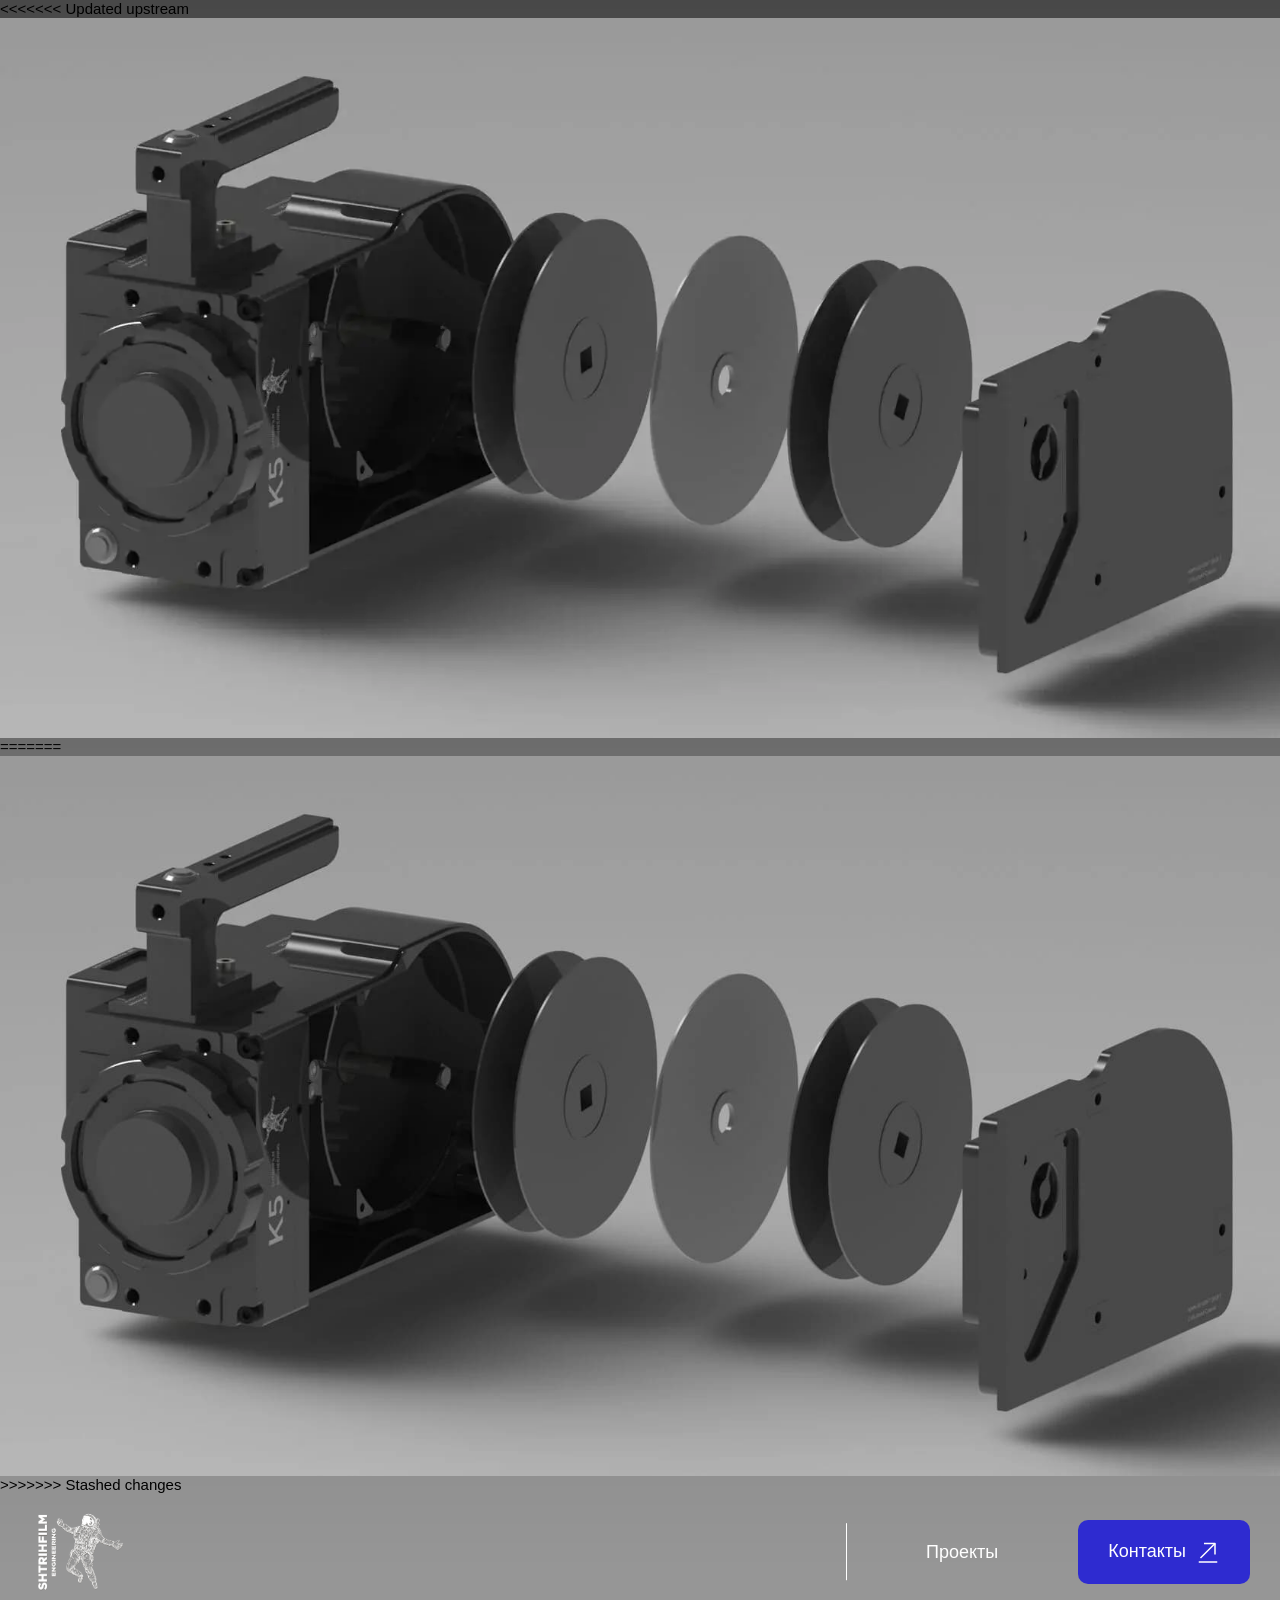
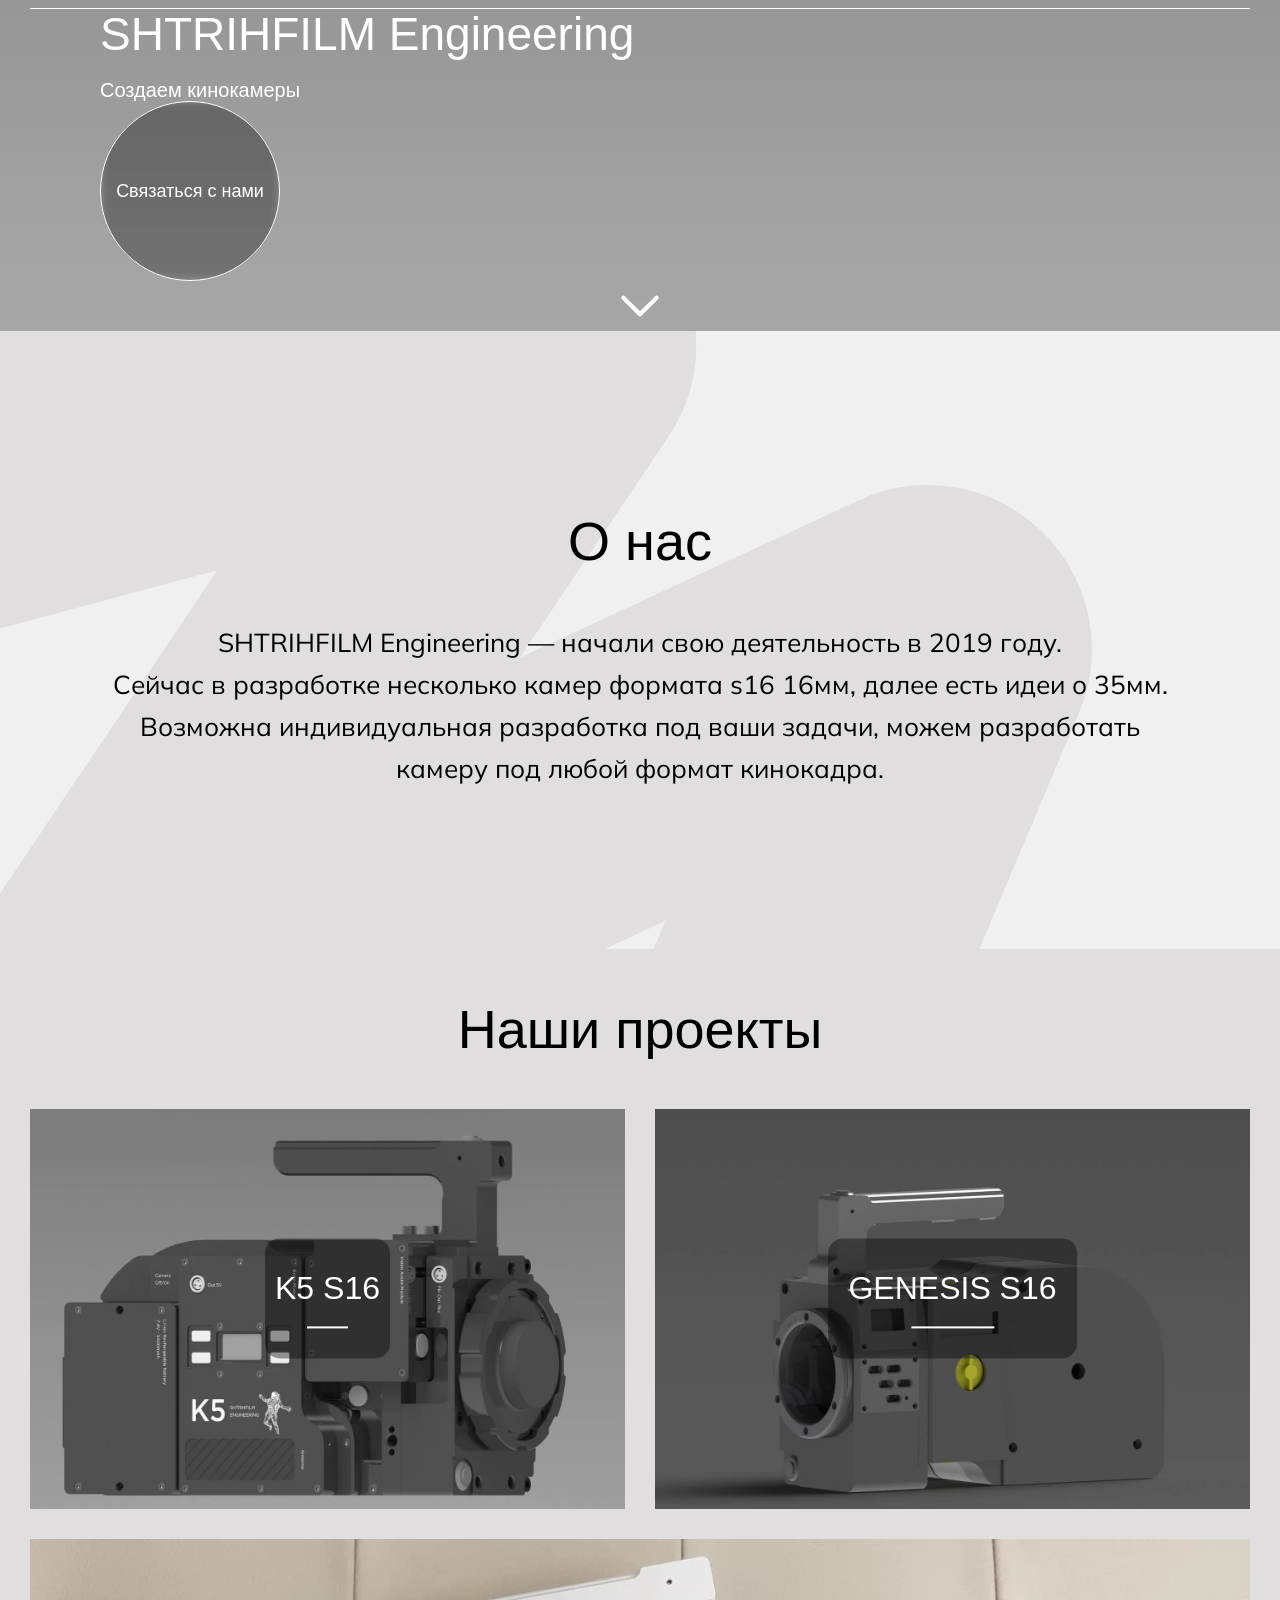
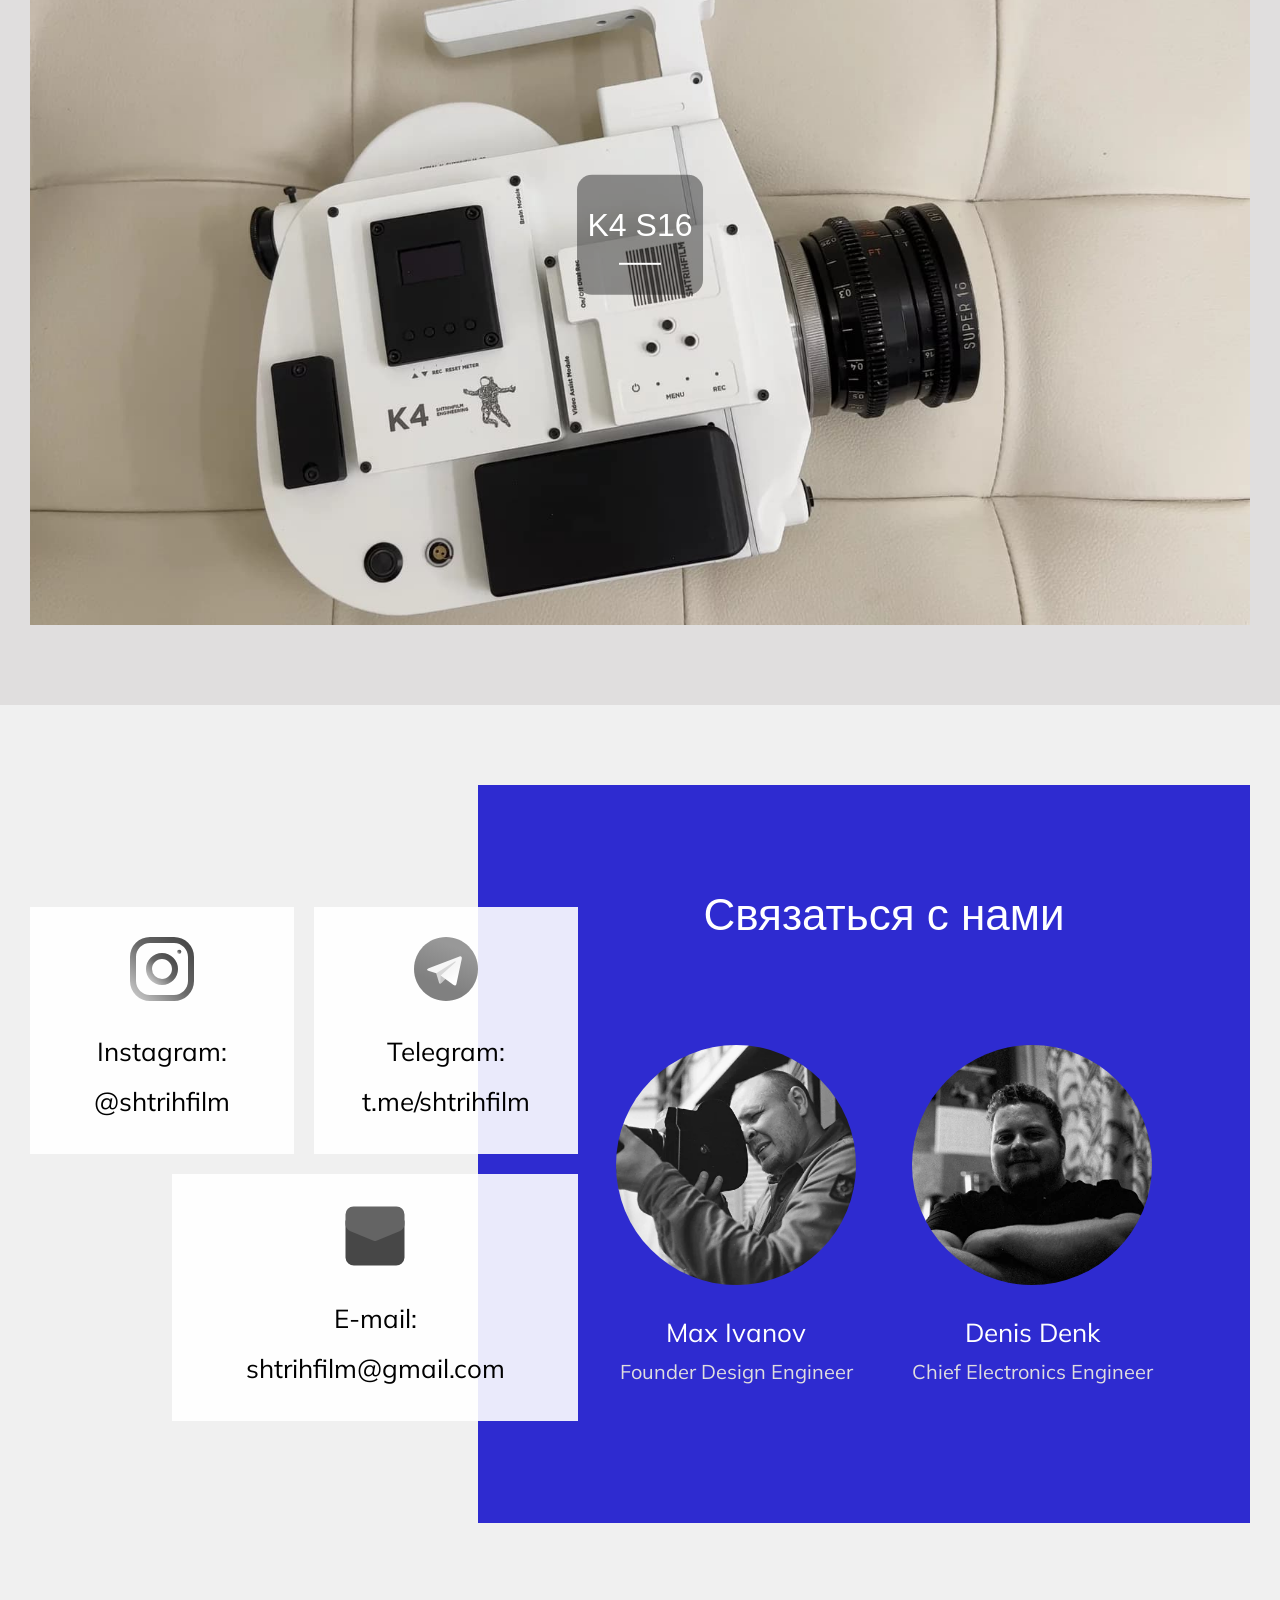
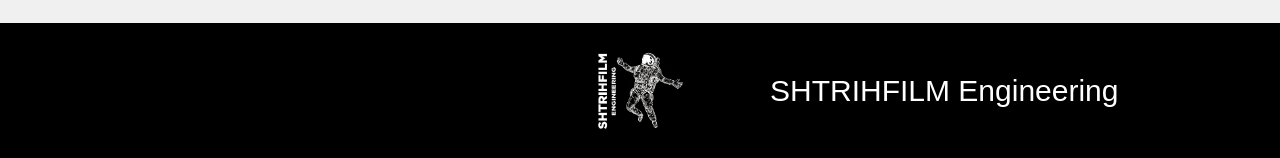
==== index.html @ 80f03a16 "1.1" ====
<!DOCTYPE html>
<html lang="ru">

<head>
  <meta charset="UTF-8">
  <meta name="viewport" content="width=device-width, initial-scale=1.0">
  <meta http-equiv="X-UA-Compatible" content="ie=edge">
  <link rel="stylesheet" href="css/swiper-bundle.min.css">
  <link rel="stylesheet" href="css/style.css">
  <link rel="icon" type="image/png" href="favicon/favicon-48x48.png" sizes="48x48">
  <link rel="icon" type="image/svg+xml" href="favicon/favicon.svg">
  <link rel="shortcut icon" href="favicon/favicon.ico">
  <link rel="apple-touch-icon" sizes="180x180" href="favicon/apple-touch-icon.png">
  <meta name="apple-mobile-web-app-title" content="SHTRIHFILM">
  <link rel="manifest" href="/site.webmanifest">

  <title>SHTRIHFILM Engineering</title>
</head>

<body>
  <main>
    <section class="hero">
<<<<<<< Updated upstream
      <picture>
        <source type="image/webp" media="(max-width: 1023px)" srcset="images/bg/img-k5s16-tablet.webp">
        <source type="image/webp" srcset="images/bg/img-k5s16-desktop.webp">
        <source media="(max-width: 1023px)" srcset="images/bg/img-k5s16-tablet.jpg">
        <img class="hero__bg" src="images/bg/img-k5s16-desktop.jpg" alt="k5s16" width="1680" height="945">
      </picture>
=======
      <img class="hero__bg" src="images/bg/img-k5s16-desktop.jpg" srcset="" alt="" width="1680" height="945">
>>>>>>> Stashed changes
      <div class="hero__top">
        <a class="hero__logo" href="index.html">
          <img class="hero__logo-icon" src="images/logo/shtrihfilm-logo.png" alt="shtrihfilm-logo" width="591"
            height="562">
        </a>
        <button class="burger" type="button">
          <span class="burger__line"></span>
          <span class="burger__line burger__line--bottom"></span>
        </button>
        <div class="hero__links">
          <a class="hero__link" href="#projects">Проекты</a>
          <a class="hero__link hero__link--bg" href="#contacts">Контакты
            <svg class="hero__link-icon" width="24" height="24" aria-hidden="true">
              <use xlink:href="images/sprite.svg#icon-btn"></use>
            </svg>
          </a>
        </div>
      </div>
      <div class="hero__main">
        <div class="hero__content">
          <h1 class="hero__title">SHTRIHFILM Engineering</h1>
          <span class="hero__label">Создаем кинокамеры</span>
        </div>
        <a class="hero__btn" href="#contacts">Связаться с&nbsp;нами</a>
      </div>
      <a class="hero__down" href="#about">
        <svg class="hero__down-icon" width="24" height="24" aria-hidden="true">
          <use xlink:href="images/sprite.svg#icon-down"></use>
        </svg>
      </a>
    </section>
    <section class="about" id="about">
      <div class="container">
        <div class="about__wrapper">
          <h2 class="about__title">О нас</h2>
          <p class="about__text">
            <span>
              SHTRIHFILM Engineering&nbsp;&mdash; начали свою деятельность в&nbsp;2019&nbsp;году.
            </span>
            <span>Сейчас в&nbsp;разработке несколько камер формата s16 16мм, далее есть идеи о&nbsp;35мм.</span>
            <span>Возможна индивидуальная разработка под ваши задачи, можем разработать камеру под любой формат
              кинокадра.</span>
          </p>
          <svg class="about__decor about__decor--desktop" width="1272" height="1383" viewBox="0 0 1272 1383" fill="none"
            xmlns="http://www.w3.org/2000/svg">
            <path
              d="M150.601 300.379L707.257 150.933C719.96 147.523 730.094 161.695 722.759 172.612L302.908 797.577C294.875 809.535 307.656 824.489 320.719 818.417L1100.53 455.916C1112.33 450.428 1124.7 462.361 1119.64 474.354L799.643 1232.34"
              stroke="currentColor" stroke-width="300" stroke-linecap="round"></path>
          </svg>
          <svg class="about__decor about__decor--tablet" width="1046" height="1137" viewBox="0 0 1046 1137" fill="none"
            xmlns="http://www.w3.org/2000/svg">
            <path
              d="M130.569 250.794L574.972 131.485C587.675 128.074 597.808 142.246 590.474 153.164L259.442 645.917C251.409 657.874 264.19 672.829 277.253 666.757L894.448 379.847C906.253 374.36 918.62 386.293 913.557 398.286L656.819 1006.44"
              stroke="currentColor" stroke-width="260" stroke-linecap="round"></path>
          </svg>
          <svg class="about__decor about__decor--mobile" width="986" height="1077" viewBox="0 0 986 1077" fill="none"
            xmlns="http://www.w3.org/2000/svg">
            <path
              d="M100.594 220.845L545.037 101.493C557.74 98.0814 567.875 112.254 560.539 123.172L229.447 615.991C221.414 627.948 234.196 642.903 247.258 636.83L864.518 349.851C876.323 344.363 888.69 356.297 883.627 368.29L626.825 976.512"
              stroke="currentColor" stroke-width="200" stroke-linecap="round"></path>
          </svg>
        </div>
      </div>
    </section>
    <section class="projects" id="projects">
      <div class="container">
        <div class="projects__wrapper">
          <h2 class="projects__title">Наши проекты</h2>
          <ul class="projects__list">
            <li class="projects__item">
              <a class="project-card" href="javascript:void" data-modal-id="#k5s16">
                <img class="project-card__img" src="images/k5s16/img-k5s16-18.jpg" alt="k5s16" width="1680"
                  height="945">
                <div class="project-card__content">
                  <h3 class="project-card__name">k5 s16</h3>
                  <p class="project-card__text">Камера K5&nbsp;S16, компактная камера 200&nbsp;FT, быстро заменяемый
                    Videoassist</p>
                </div>
                <span class="project-card__more">Подробнее</span>
              </a>
            </li>
            <li class="projects__item">
              <a class="project-card" href="javascript:void" data-modal-id="#genesiss16">
                <img class="project-card__img" src="images/genesis-gen1/img-genesis.jpg" alt="genesiss16" width="1680"
                  height="945">
                <div class="project-card__content">
                  <h3 class="project-card__name">GENESIS S16</h3>
                  <p class="project-card__text">Камера Genesis S16&nbsp;со встроенным CMOS&nbsp;1&Prime; сенсором,
                    200&nbsp;FT COAXIAL MAGAZINE</p>
                </div>
                <div class="project-card__more">
                  <span>В разработке</span>
                  <div id="spinningSquaresG">
                    <div id="spinningSquaresG_1" class="spinningSquaresG"></div>
                    <div id="spinningSquaresG_2" class="spinningSquaresG"></div>
                    <div id="spinningSquaresG_3" class="spinningSquaresG"></div>
                    <div id="spinningSquaresG_4" class="spinningSquaresG"></div>
                    <div id="spinningSquaresG_5" class="spinningSquaresG"></div>
                    <div id="spinningSquaresG_6" class="spinningSquaresG"></div>
                    <div id="spinningSquaresG_7" class="spinningSquaresG"></div>
                    <div id="spinningSquaresG_8" class="spinningSquaresG"></div>
                  </div>
                </div>
              </a>
            </li>
            <li class="projects__item">
              <a class="project-card" href="javascript:void" data-modal-id="#k4s16">
                <img class="project-card__img" src="images/k4s16/img-k4s16.jpg" alt="k5s16" width="1680" height="945">
                <div class="project-card__content">
                  <h3 class="project-card__name">k4 s16</h3>
                  <p class="project-card__text">
                    <span>Камера K4&nbsp;S16&nbsp;&mdash; Глубокая модернизация камеры Красногорск&nbsp;3.</span>
                    <span>Стабилизированные скорости от&nbsp;1-50&nbsp;к/с</span>
                    <span>Видоискатель super16, новая рамка super16</span>
                    <span>Wi-Fi управление старт-стоп, счетчик метража, выбор скорости</span>
                  </p>
                </div>
                <span class="project-card__more">Подробнее</span>
              </a>
            </li>
          </ul>
        </div>
      </div>
    </section>
    <section class="contacts" id="contacts">
      <div class="container">
        <div class="contacts__wrapper">
          <ul class="contacts__list">
            <li class="contacts__item">
              <a class="contact-card" href="https://www.instagram.com/shtrihfilm">
                <svg class="contact-card__icon" xmlns="http://www.w3.org/2000/svg" xml:space="preserve"
                  viewBox="0 0 16 16">
                  <linearGradient id="a" x1="1.464" x2="14.536" y1="14.536" y2="1.464" gradientUnits="userSpaceOnUse">
                    <stop offset="0" stop-color="#FFC107"></stop>
                    <stop offset=".507" stop-color="#F44336"></stop>
                    <stop offset=".99" stop-color="#9C27B0"></stop>
                  </linearGradient>
                  <path fill="url(#a)"
                    d="M11 0H5a5 5 0 0 0-5 5v6a5 5 0 0 0 5 5h6a5 5 0 0 0 5-5V5a5 5 0 0 0-5-5zm3.5 11c0 1.93-1.57 3.5-3.5 3.5H5c-1.93 0-3.5-1.57-3.5-3.5V5c0-1.93 1.57-3.5 3.5-3.5h6c1.93 0 3.5 1.57 3.5 3.5v6z">
                  </path>
                  <linearGradient id="b" x1="5.172" x2="10.828" y1="10.828" y2="5.172" gradientUnits="userSpaceOnUse">
                    <stop offset="0" stop-color="#FFC107"></stop>
                    <stop offset=".507" stop-color="#F44336"></stop>
                    <stop offset=".99" stop-color="#9C27B0"></stop>
                  </linearGradient>
                  <path fill="url(#b)"
                    d="M8 4a4 4 0 1 0 0 8 4 4 0 0 0 0-8zm0 6.5A2.503 2.503 0 0 1 5.5 8c0-1.379 1.122-2.5 2.5-2.5s2.5 1.121 2.5 2.5c0 1.378-1.122 2.5-2.5 2.5z">
                  </path>
                  <linearGradient id="c" x1="11.923" x2="12.677" y1="4.077" y2="3.323" gradientUnits="userSpaceOnUse">
                    <stop offset="0" stop-color="#FFC107"></stop>
                    <stop offset=".507" stop-color="#F44336"></stop>
                    <stop offset=".99" stop-color="#9C27B0"></stop>
                  </linearGradient>
                  <circle cx="12.3" cy="3.7" r=".533" fill="url(#c)"></circle>
                </svg>
                <span class="contact-card__label">Instagram:</span>
                <span class="contact-card__text">@shtrihfilm</span>
              </a>
            </li>
            <li class="contacts__item">
              <a class="contact-card" href="https://t.me/shtrihfilm">
                <svg class="contact-card__icon" xmlns="http://www.w3.org/2000/svg" viewBox="0 0 240 240">
                  <linearGradient id="path2995-1-0_1_" x1="-683.305" x2="-693.305" y1="534.845" y2="511.512"
                    gradientTransform="matrix(6 0 0 -6 4255 3247)" gradientUnits="userSpaceOnUse">
                    <stop offset="0" stop-color="#37aee2"></stop>
                    <stop offset="1" stop-color="#1e96c8"></stop>
                  </linearGradient>
                  <path id="path2995-1-0"
                    d="M240 120c0 66.3-53.7 120-120 120S0 186.3 0 120 53.7 0 120 0s120 53.7 120 120z"
                    fill="url(#path2995-1-0_1_)"></path>
                  <path id="path2993" d="M98 175c-3.9 0-3.2-1.5-4.6-5.2L82 132.2 152.8 88l8.3 2.2-6.9 18.8L98 175z"
                    fill="#c8daea"></path>
                  <path id="path2989" d="M98 175c3 0 4.3-1.4 6-3 2.6-2.5 36-35 36-35l-20.5-5-19 12-2.5 30v1z"
                    fill="#a9c9dd">
                  </path>
                  <linearGradient id="path2991_1_" x1="128.991" x2="153.991" y1="118.245" y2="78.245"
                    gradientTransform="matrix(1 0 0 -1 0 242)" gradientUnits="userSpaceOnUse">
                    <stop offset="0" stop-color="#eff7fc"></stop>
                    <stop offset="1" stop-color="#fff"></stop>
                  </linearGradient>
                  <path id="path2991"
                    d="M100 144.4l48.4 35.7c5.5 3 9.5 1.5 10.9-5.1L179 82.2c2-8.1-3.1-11.7-8.4-9.3L55 117.5c-7.9 3.2-7.8 7.6-1.4 9.5l29.7 9.3L152 93c3.2-2 6.2-.9 3.8 1.3L100 144.4z"
                    fill="url(#path2991_1_)"></path>
                </svg>
                <span class="contact-card__label">Telegram:</span>
                <span class="contact-card__text">t.me/shtrihfilm</span>
              </a>
            </li>
            <li class="contacts__item">
              <a class="contact-card" href="mailto:shtrihfilm@gmail.com">
                <svg class="contact-card__icon" xmlns="http://www.w3.org/2000/svg" viewBox="0 0 32 32">
                  <path fill="#5e35b1" stroke="#5e35b1" stroke-linecap="round" stroke-linejoin="round" stroke-width="2"
                    d="M2.25,8.65v18.1a3.21,3.21,0,0,0,3.39,3H26.36a3.21,3.21,0,0,0,3.39-3V8.65Z"></path>
                  <path fill="#7c4dff"
                    d="M26.75,1.25H5.25a4,4,0,0,0-4,4V9.88a4,4,0,0,0,2.48,3.7l11.89,4.89a1.07,1.07,0,0,0,.76,0l11.89-4.89h0a4,4,0,0,0,2.48-3.7V5.25A4,4,0,0,0,26.75,1.25Z">
                  </path>
                </svg>
                <span class="contact-card__label">E-mail:</span>
                <span class="contact-card__text">shtrihfilm@gmail.com</span>
              </a>
            </li>
          </ul>
          <div class="contacts__content">
            <h2 class="contacts__title">Связаться с нами</h2>
            <div class="contacts__cell">
              <img class="contacts__img" src="images/contacts/max-ivanov.jpg" alt="max-ivanov" width="400" height="400">
              <span class="contacts__name">Max Ivanov</span>
              <span class="contacts__label">Founder Design Engineer</span>
            </div>
            <div class="contacts__cell">
              <img class="contacts__img" src="images/contacts/denis-denk.jpg" alt="denis-denk" width="400" height="400">
              <span class="contacts__name">Denis Denk</span>
              <span class="contacts__label">Chief Electronics Engineer</span>
            </div>
          </div>
        </div>
      </div>
    </section>
    <div class="modal">
      <button class="modal__close" type="button">
        <span class="modal__close-line"></span>
        <span class="modal__close-line modal__close-line--secondary"></span>
      </button>
      <ul class="modal__list">
        <li class="modal__item " id="k5s16">
          <div class="modal-card">
            <span class="modal-card__title">k5 s16</span>
            <div class="swiper">
              <ul class="swiper-wrapper">
                <li class="swiper-slide">
                  <img class="modal-card__img" src="images/k5s16/img-k5s16-00.jpg" alt="k5s16" width="1680"
                    height="945">
                </li>
                <li class="swiper-slide">
                  <img class="modal-card__img" src="images/k5s16/img-k5s16-01.jpg" alt="k5s16" width="1680"
                    height="945">
                </li>
                <li class="swiper-slide">
                  <img class="modal-card__img" src="images/k5s16/img-k5s16-02.jpg" alt="k5s16" width="1680"
                    height="945">
                </li>
                <li class="swiper-slide">
                  <img class="modal-card__img" src="images/k5s16/img-k5s16-03.jpg" alt="k5s16" width="1680"
                    height="945">
                </li>
                <li class="swiper-slide">
                  <img class="modal-card__img" src="images/k5s16/img-k5s16-04.jpg" alt="k5s16" width="1680"
                    height="945">
                </li>
                <li class="swiper-slide">
                  <img class="modal-card__img" src="images/k5s16/img-k5s16-05.jpg" alt="k5s16" width="1680"
                    height="945">
                </li>
                <li class="swiper-slide">
                  <img class="modal-card__img" src="images/k5s16/img-k5s16-07.jpg" alt="k5s16" width="1680"
                    height="945">
                </li>
                <li class="swiper-slide">
                  <img class="modal-card__img" src="images/k5s16/img-k5s16-08.jpg" alt="k5s16" width="1680"
                    height="945">
                </li>
                <li class="swiper-slide">
                  <img class="modal-card__img" src="images/k5s16/img-k5s16-09.jpg" alt="k5s16" width="1680"
                    height="945">
                </li>
                <li class="swiper-slide">
                  <img class="modal-card__img" src="images/k5s16/img-k5s16-10.jpg" alt="k5s16" width="1680"
                    height="945">
                </li>
                <li class="swiper-slide">
                  <img class="modal-card__img" src="images/k5s16/img-k5s16-11.jpg" alt="k5s16" width="1680"
                    height="945">
                </li>
                <li class="swiper-slide">
                  <img class="modal-card__img" src="images/k5s16/img-k5s16-12.jpg" alt="k5s16" width="1680"
                    height="945">
                </li>
                <li class="swiper-slide">
                  <img class="modal-card__img" src="images/k5s16/img-k5s16-13.jpg" alt="k5s16" width="1680"
                    height="945">
                </li>
                <li class="swiper-slide">
                  <img class="modal-card__img" src="images/k5s16/img-k5s16-14.jpg" alt="k5s16" width="1680"
                    height="945">
                </li>
                <li class="swiper-slide">
                  <img class="modal-card__img" src="images/k5s16/img-k5s16-15.jpg" alt="k5s16" width="1680"
                    height="945">
                </li>
                <li class="swiper-slide">
                  <img class="modal-card__img" src="images/k5s16/img-k5s16-16.jpg" alt="k5s16" width="1680"
                    height="945">
                </li>
                <li class="swiper-slide">
                  <img class="modal-card__img" src="images/k5s16/img-k5s16-17.jpg" alt="k5s16" width="1680"
                    height="945">
                </li>
                <li class="swiper-slide">
                  <img class="modal-card__img" src="images/k5s16/img-k5s16-18.jpg" alt="k5s16" width="1680"
                    height="945">
                </li>
                <li class="swiper-slide">
                  <img class="modal-card__img" src="images/k5s16/img-k5s16-19.jpg" alt="k5s16" width="1680"
                    height="945">
                </li>
                <li class="swiper-slide">
                  <img class="modal-card__img" src="images/k5s16/img-k5s16-20.jpg" alt="k5s16" width="1680"
                    height="945">
                </li>
                <li class="swiper-slide">
                  <img class="modal-card__img" src="images/k5s16/img-k5s16-21.jpg" alt="k5s16" width="1680"
                    height="945">
                </li>
                <li class="swiper-slide">
                  <img class="modal-card__img" src="images/k5s16/img-k5s16-22.jpg" alt="k5s16" width="1680"
                    height="945">
                </li>
                <li class="swiper-slide">
                  <img class="modal-card__img" src="images/k5s16/img-k5s16-23.jpg" alt="k5s16" width="1680"
                    height="945">
                </li>
              </ul>
              <div class="swiper-pagination"></div>
              <div class="swiper-button-prev"></div>
              <div class="swiper-button-next"></div>
            </div>
            <p class="modal-card__text">Камера K5&nbsp;S16, компактная камера 200&nbsp;FT, быстро заменяемый
              Videoassist</p>
          </div>
        </li>
        <li class="modal__item" id="genesiss16">
          <div class="modal-card">
            <span class="modal-card__title">genesis s16</span>
            <div class="swiper">
              <img class="modal-card__img" src="images/genesis-gen1/img-genesis.jpg" alt="genesiss16" width="1680"
                height="945">
            </div>
            <p class="modal-card__text">Камера Genesis S16&nbsp;со встроенным CMOS&nbsp;1&Prime; сенсором,
              200&nbsp;FT COAXIAL MAGAZINE</p>
          </div>
        </li>
        <li class="modal__item" id="k4s16">
          <div class="modal-card">
            <span class="modal-card__title">genesis s16</span>
            <div class="swiper">
              <img class="modal-card__img" src="images/k4s16/img-k4s16.jpg" alt="k4s16" width="1680" height="945">
            </div>
            <p class="modal-card__text">
              <span>Камера K4&nbsp;S16&nbsp;&mdash; Глубокая модернизация камеры Красногорск&nbsp;3.</span>
              <span>Стабилизированные скорости от&nbsp;1-50&nbsp;к/с</span>
              <span>Видоискатель super16, новая рамка super16</span>
              <span>Wi-Fi управление старт-стоп, счетчик метража, выбор скорости</span>
            </p>
          </div>
        </li>
      </ul>
    </div>
  </main>
  <footer class="footer">
    <a class="footer__logo" href="index.html">
      <img class="footer__logo-icon" src="images/logo/shtrihfilm-logo.png" alt="shtrihfilm-logo" width="591"
        height="562">
    </a>
    <span class="footer__text">SHTRIHFILM Engineering</span>
  </footer>
  <script src="swiper-bundle.min.js"></script>
  <script src="index.js"></script>
</body>

</html>
---- css/style.css ----
/* Global */
/* ------------------------------------ */
/*! normalize.css v8.0.1 | MIT License | github.com/necolas/normalize.css */
/* Document
  ========================================================================== */
/**
 * 1. Correct the line height in all browsers.
 * 2. Prevent adjustments of font size after orientation changes in iOS.
 */
html {
  line-height: 1.15; /* 1 */
  -webkit-text-size-adjust: 100%; /* 2 */
}

/* Sections
  ========================================================================== */
/**
* Remove the margin in all browsers.
*/
body {
  margin: 0;
}

/**
* Render the `main` element consistently in IE.
*/
main {
  display: block;
}

/**
* Correct the font size and margin on `h1` elements within `section` and
* `article` contexts in Chrome, Firefox, and Safari.
*/
h1 {
  margin: 0.67em 0;
  font-size: 2em;
}

/* Grouping content
  ========================================================================== */
/**
* 1. Add the correct box sizing in Firefox.
* 2. Show the overflow in Edge and IE.
*/
hr {
  -webkit-box-sizing: content-box;
          box-sizing: content-box; /* 1 */
  height: 0; /* 1 */
  overflow: visible; /* 2 */
}

/**
* 1. Correct the inheritance and scaling of font size in all browsers.
* 2. Correct the odd `em` font sizing in all browsers.
*/
pre {
  font-size: 1em; /* 2 */
  font-family: monospace, monospace; /* 1 */
}

/* Text-level semantics
  ========================================================================== */
/**
* Remove the gray background on active links in IE 10.
*/
a {
  background-color: transparent;
}

/**
* 1. Remove the bottom border in Chrome 57-
* 2. Add the correct text decoration in Chrome, Edge, IE, Opera, and Safari.
*/
abbr[title] {
  text-decoration: underline; /* 2 */
  -webkit-text-decoration: underline dotted;
          text-decoration: underline dotted; /* 2 */
  border-bottom: none; /* 1 */
}

/**
* Add the correct font weight in Chrome, Edge, and Safari.
*/
b,
strong {
  font-weight: bolder;
}

/**
* 1. Correct the inheritance and scaling of font size in all browsers.
* 2. Correct the odd `em` font sizing in all browsers.
*/
code,
kbd,
samp {
  font-size: 1em; /* 2 */
  font-family: monospace, monospace; /* 1 */
}

/**
* Add the correct font size in all browsers.
*/
small {
  font-size: 80%;
}

/**
* Prevent `sub` and `sup` elements from affecting the line height in
* all browsers.
*/
sub,
sup {
  position: relative;
  font-size: 75%;
  line-height: 0;
  vertical-align: baseline;
}

sub {
  bottom: -0.25em;
}

sup {
  top: -0.5em;
}

/* Embedded content
  ========================================================================== */
/**
* Remove the border on images inside links in IE 10.
*/
img {
  border-style: none;
}

/* Forms
  ========================================================================== */
/**
* 1. Change the font styles in all browsers.
* 2. Remove the margin in Firefox and Safari.
*/
button,
input,
optgroup,
select,
textarea {
  margin: 0; /* 2 */
  font-size: 100%; /* 1 */
  line-height: 1.15; /* 1 */
  font-family: inherit; /* 1 */
}

/**
* Show the overflow in IE.
* 1. Show the overflow in Edge.
*/
button,
input {
  /* 1 */
  overflow: visible;
}

/**
* Remove the inheritance of text transform in Edge, Firefox, and IE.
* 1. Remove the inheritance of text transform in Firefox.
*/
button,
select {
  /* 1 */
  text-transform: none;
}

/**
* Correct the inability to style clickable types in iOS and Safari.
*/
button,
[type=button],
[type=reset],
[type=submit] {
  -webkit-appearance: button;
}

/**
* Remove the inner border and padding in Firefox.
*/
button::-moz-focus-inner,
[type=button]::-moz-focus-inner,
[type=reset]::-moz-focus-inner,
[type=submit]::-moz-focus-inner {
  padding: 0;
  border-style: none;
}

/**
* Restore the focus styles unset by the previous rule.
*/
button:-moz-focusring,
[type=button]:-moz-focusring,
[type=reset]:-moz-focusring,
[type=submit]:-moz-focusring {
  outline: 1px dotted ButtonText;
}

/**
* Correct the padding in Firefox.
*/
fieldset {
  padding: 0.35em 0.75em 0.625em;
}

/**
* 1. Correct the text wrapping in Edge and IE.
* 2. Correct the color inheritance from `fieldset` elements in IE.
* 3. Remove the padding so developers are not caught out when they zero out
*    `fieldset` elements in all browsers.
*/
legend {
  display: table; /* 1 */
  -webkit-box-sizing: border-box;
          box-sizing: border-box; /* 1 */
  max-width: 100%; /* 1 */
  padding: 0; /* 3 */
  color: inherit; /* 2 */
  white-space: normal; /* 1 */
}

/**
* Add the correct vertical alignment in Chrome, Firefox, and Opera.
*/
progress {
  vertical-align: baseline;
}

/**
* Remove the default vertical scrollbar in IE 10+.
*/
textarea {
  overflow: auto;
}

/**
* 1. Add the correct box sizing in IE 10.
* 2. Remove the padding in IE 10.
*/
[type=checkbox],
[type=radio] {
  -webkit-box-sizing: border-box;
          box-sizing: border-box; /* 1 */
  padding: 0; /* 2 */
}

/**
* Correct the cursor style of increment and decrement buttons in Chrome.
*/
[type=number]::-webkit-inner-spin-button,
[type=number]::-webkit-outer-spin-button {
  height: auto;
}

/**
* 1. Correct the odd appearance in Chrome and Safari.
* 2. Correct the outline style in Safari.
*/
[type=search] {
  outline-offset: -2px; /* 2 */
  -webkit-appearance: textfield; /* 1 */
}

/**
* Remove the inner padding in Chrome and Safari on macOS.
*/
[type=search]::-webkit-search-decoration {
  -webkit-appearance: none;
}

/**
* 1. Correct the inability to style clickable types in iOS and Safari.
* 2. Change font properties to `inherit` in Safari.
*/
::-webkit-file-upload-button {
  font: inherit; /* 2 */
  -webkit-appearance: button; /* 1 */
}

/* Interactive
  ========================================================================== */
/*
* Add the correct display in Edge, IE 10+, and Firefox.
*/
details {
  display: block;
}

/*
* Add the correct display in all browsers.
*/
summary {
  display: list-item;
}

/* Misc
  ========================================================================== */
/**
* Add the correct display in IE 10+.
*/
template {
  display: none;
}

/**
* Add the correct display in IE 10.
*/
[hidden] {
  display: none;
}

@font-face {
  font-family: "Unbounded";
  src: url("../fonts/Unbounded-Light.woff2") format("woff2"), url("../fonts/Unbounded-Light.woff") format("woff");
  font-weight: 300;
  font-style: normal;
  font-display: swap;
}
@font-face {
  font-family: "Unbounded";
  src: url("../fonts/Unbounded-Regular.woff2") format("woff2"), url("../fonts/Unbounded-Regular.woff") format("woff");
  font-weight: 400;
  font-style: normal;
  font-display: swap;
}
@font-face {
  font-family: "Unbounded";
  src: url("../fonts/Unbounded-Medium.woff2") format("woff2"), url("../fonts/Unbounded-Medium.woff") format("woff");
  font-weight: 500;
  font-style: normal;
  font-display: swap;
}
@font-face {
  font-family: "Mulish";
  src: url("../fonts/mulish-regular.woff2") format("woff2"), url("../fonts/mulish-regular.woff") format("woff");
  font-weight: 400;
  font-style: normal;
  font-display: swap;
}
@font-face {
  font-family: "Mulish";
  src: url("../fonts/mulish-medium.woff2") format("woff2"), url("../fonts/mulish-medium.woff") format("woff");
  font-weight: 500;
  font-style: normal;
  font-display: swap;
}
@font-face {
  font-family: "Mulish";
  src: url("../fonts/mulish-bold.woff2") format("woff2"), url("../fonts/mulish-bold.woff") format("woff");
  font-weight: 700;
  font-style: normal;
  font-display: swap;
}
*,
*::after,
*::before {
  -webkit-box-sizing: border-box;
          box-sizing: border-box;
}

html {
  scroll-behavior: smooth;
}

body {
  display: -webkit-box;
  display: -ms-flexbox;
  display: flex;
  -webkit-box-orient: vertical;
  -webkit-box-direction: normal;
      -ms-flex-direction: column;
          flex-direction: column;
  min-height: 100vh;
  margin: 0;
  padding: 0;
  font-size: 15px;
  line-height: 18px;
  font-family: "Unbounded", "Arial", sans-serif;
  color: #000000;
  background-color: #f0f0f0;
}

main {
  -webkit-box-flex: 1;
      -ms-flex-positive: 1;
          flex-grow: 1;
}

img {
  display: block;
  height: auto;
  -o-object-fit: cover;
     object-fit: cover;
  max-width: 100%;
}

a {
  text-decoration: none;
}

textarea {
  resize: none;
}

input[type=search]::-webkit-search-decoration,
input[type=search]::-webkit-search-cancel-button,
input[type=search]::-webkit-search-results-button,
input[type=search]::-webkit-search-results-decoration {
  -webkit-appearance: none;
}

.container {
  max-width: 1280px;
  margin: 0 auto;
  padding: 0 30px;
}
@media (max-width: 767px) {
  .container {
    padding: 0 10px;
  }
}

.visually-hidden {
  position: absolute;
  width: 1px;
  height: 1px;
  margin: -1px;
  padding: 0;
  overflow: hidden;
  white-space: nowrap;
  border: 0;
  clip: rect(0 0 0 0);
  -webkit-clip-path: inset(100%);
          clip-path: inset(100%);
}

/* Blocks */
/* ------------------------------------ */
@-webkit-keyframes arrowBottom {
  0% {
    -webkit-transform: translateY(0);
            transform: translateY(0);
  }
  50% {
    -webkit-transform: translateY(-10px);
            transform: translateY(-10px);
  }
  55% {
    -webkit-transform: translateY(-10px);
            transform: translateY(-10px);
  }
  100% {
    -webkit-transform: translateY(0);
            transform: translateY(0);
  }
}
@keyframes arrowBottom {
  0% {
    -webkit-transform: translateY(0);
            transform: translateY(0);
  }
  50% {
    -webkit-transform: translateY(-10px);
            transform: translateY(-10px);
  }
  55% {
    -webkit-transform: translateY(-10px);
            transform: translateY(-10px);
  }
  100% {
    -webkit-transform: translateY(0);
            transform: translateY(0);
  }
}
@-webkit-keyframes fadeInUp {
  0% {
    -webkit-transform: translate(0, 200px);
            transform: translate(0, 200px);
    opacity: 0;
  }
  100% {
    -webkit-transform: translate(0);
            transform: translate(0);
    opacity: 1;
  }
}
@keyframes fadeInUp {
  0% {
    -webkit-transform: translate(0, 200px);
            transform: translate(0, 200px);
    opacity: 0;
  }
  100% {
    -webkit-transform: translate(0);
            transform: translate(0);
    opacity: 1;
  }
}
@-webkit-keyframes fadeInDown {
  0% {
    -webkit-transform: translate(0, -200px);
            transform: translate(0, -200px);
    opacity: 0;
  }
  100% {
    -webkit-transform: translate(0);
            transform: translate(0);
    opacity: 1;
  }
}
@keyframes fadeInDown {
  0% {
    -webkit-transform: translate(0, -200px);
            transform: translate(0, -200px);
    opacity: 0;
  }
  100% {
    -webkit-transform: translate(0);
            transform: translate(0);
    opacity: 1;
  }
}
@-webkit-keyframes fadeInWidth {
  0% {
    width: 0;
  }
  100% {
    width: calc(100% - 60px);
  }
}
@keyframes fadeInWidth {
  0% {
    width: 0;
  }
  100% {
    width: calc(100% - 60px);
  }
}
@-webkit-keyframes fadeInWidthMobile {
  0% {
    width: 0;
  }
  100% {
    width: calc(100% - 20px);
  }
}
@keyframes fadeInWidthMobile {
  0% {
    width: 0;
  }
  100% {
    width: calc(100% - 20px);
  }
}
@-webkit-keyframes fadeInHeigth {
  0% {
    height: 0;
  }
  100% {
    height: 90%;
  }
}
@keyframes fadeInHeigth {
  0% {
    height: 0;
  }
  100% {
    height: 90%;
  }
}
@-webkit-keyframes blur {
  0% {
    -webkit-filter: blur(50px);
            filter: blur(50px);
  }
  100% {
    -webkit-filter: blur(0);
            filter: blur(0);
  }
}
@keyframes blur {
  0% {
    -webkit-filter: blur(50px);
            filter: blur(50px);
  }
  100% {
    -webkit-filter: blur(0);
            filter: blur(0);
  }
}
.hero {
<<<<<<< Updated upstream
=======
  background-image: -webkit-gradient(linear, left top, left bottom, from(rgba(0, 0, 0, 0.7)), to(rgba(0, 0, 0, 0.3)));
  background-image: linear-gradient(rgba(0, 0, 0, 0.7), rgba(0, 0, 0, 0.3));
>>>>>>> Stashed changes
  height: 100vh;
  display: -webkit-box;
  display: -ms-flexbox;
  display: flex;
  -webkit-box-orient: vertical;
  -webkit-box-direction: normal;
      -ms-flex-direction: column;
          flex-direction: column;
  -webkit-filter: blur(50px);
          filter: blur(50px);
  -webkit-animation: blur linear 0.9s forwards;
          animation: blur linear 0.9s forwards;
  position: relative;
}
<<<<<<< Updated upstream
.hero::before {
  content: "";
  position: absolute;
  inset: 0;
  background-image: -webkit-gradient(linear, left top, left bottom, from(rgba(0, 0, 0, 0.7)), to(rgba(0, 0, 0, 0.3)));
  background-image: linear-gradient(rgba(0, 0, 0, 0.7), rgba(0, 0, 0, 0.3));
}
=======
>>>>>>> Stashed changes
.hero__bg {
  position: absolute;
  top: 0;
  left: 0;
  width: 100%;
  height: 100%;
  z-index: -1;
}
.hero__top {
  width: 100%;
  padding: 10px 30px;
  display: -webkit-box;
  display: -ms-flexbox;
  display: flex;
  -webkit-box-align: center;
      -ms-flex-align: center;
          align-items: center;
  -webkit-box-pack: justify;
      -ms-flex-pack: justify;
          justify-content: space-between;
  gap: 20px;
  position: relative;
}
@media (max-width: 767px) {
  .hero__top {
    padding: 10px;
  }
}
.hero__top::after {
  position: absolute;
  content: "";
  bottom: 0;
  left: 50%;
  -webkit-transform: translateX(-50%);
          transform: translateX(-50%);
  width: 0px;
  height: 1px;
  background-color: #ffffff;
  -webkit-animation: fadeInWidth ease-in-out 0.8s forwards 1s;
          animation: fadeInWidth ease-in-out 0.8s forwards 1s;
}
@media (max-width: 767px) {
  .hero__top::after {
    -webkit-animation: fadeInWidthMobile ease-in-out 0.8s forwards 1s;
            animation: fadeInWidthMobile ease-in-out 0.8s forwards 1s;
  }
}
.hero__logo {
  display: -webkit-box;
  display: -ms-flexbox;
  display: flex;
  -webkit-box-align: center;
      -ms-flex-align: center;
          align-items: center;
  -webkit-box-pack: center;
      -ms-flex-pack: center;
          justify-content: center;
  opacity: 0;
  -webkit-transform: translateY(-200px);
          transform: translateY(-200px);
  -webkit-animation: fadeInDown ease-out 0.8s forwards 1s;
          animation: fadeInDown ease-out 0.8s forwards 1s;
}
.hero__logo-icon {
  width: 100px;
  height: 95px;
  -ms-flex-negative: 0;
      flex-shrink: 0;
}
@media (max-width: 1023px) {
  .hero__logo-icon {
    width: 80px;
    height: 75px;
  }
}
.hero__links {
  padding: 0 0 0 50px;
  display: -webkit-box;
  display: -ms-flexbox;
  display: flex;
  -webkit-box-align: center;
      -ms-flex-align: center;
          align-items: center;
  gap: 50px;
  position: relative;
  -webkit-transition: -webkit-clip-path ease-in 0.3s;
  transition: -webkit-clip-path ease-in 0.3s;
  transition: clip-path ease-in 0.3s;
  transition: clip-path ease-in 0.3s, -webkit-clip-path ease-in 0.3s;
}
@media (max-width: 1023px) {
  .hero__links {
    padding: 0 0 0 20px;
    gap: 20px;
  }
}
@media (max-width: 767px) {
  .hero__links {
    position: absolute;
    bottom: 0;
    left: 50%;
    -webkit-transform: translate(-50%, 50%);
            transform: translate(-50%, 50%);
    gap: 30px;
    width: calc(100% - 60px);
    padding: 30px 30px 50px;
    -webkit-box-orient: vertical;
    -webkit-box-direction: normal;
        -ms-flex-direction: column;
            flex-direction: column;
    -webkit-backdrop-filter: blur(10px);
            backdrop-filter: blur(10px);
    border-bottom: 1px solid #fff;
    -webkit-clip-path: polygon(0 50%, 100% 50%, 100% 50%, 0 50%);
            clip-path: polygon(0 50%, 100% 50%, 100% 50%, 0 50%);
    pointer-events: none;
    -webkit-transition: -webkit-transform ease-in 0.4s, -webkit-clip-path ease-in 0.3s;
    transition: -webkit-transform ease-in 0.4s, -webkit-clip-path ease-in 0.3s;
    transition: transform ease-in 0.4s, clip-path ease-in 0.3s;
    transition: transform ease-in 0.4s, clip-path ease-in 0.3s, -webkit-transform ease-in 0.4s, -webkit-clip-path ease-in 0.3s;
    z-index: 10;
  }
  .hero--open .hero__links {
    -webkit-transform: translate(-50%, 100%);
            transform: translate(-50%, 100%);
    -webkit-clip-path: polygon(0 0, 100% 0, 100% 100%, 0 100%);
            clip-path: polygon(0 0, 100% 0, 100% 100%, 0 100%);
    pointer-events: all;
    -webkit-transition: -webkit-transform ease-in 0.4s, -webkit-clip-path ease-in 0.4s;
    transition: -webkit-transform ease-in 0.4s, -webkit-clip-path ease-in 0.4s;
    transition: transform ease-in 0.4s, clip-path ease-in 0.4s;
    transition: transform ease-in 0.4s, clip-path ease-in 0.4s, -webkit-transform ease-in 0.4s, -webkit-clip-path ease-in 0.4s;
  }
}
.hero__links::before {
  position: absolute;
  content: "";
  top: 50%;
  -webkit-transform: translateY(-50%);
          transform: translateY(-50%);
  left: 0;
  height: 0;
  width: 1px;
  background-color: #fff;
  -webkit-animation: fadeInHeigth ease-in-out 0.8s forwards 1s;
          animation: fadeInHeigth ease-in-out 0.8s forwards 1s;
}
@media (max-width: 767px) {
  .hero__links::before {
    -webkit-animation: none;
            animation: none;
    height: 80%;
  }
}
@media (max-width: 767px) {
  .hero__links::after {
    position: absolute;
    content: "";
    top: 50%;
    -webkit-transform: translateY(-50%);
            transform: translateY(-50%);
    right: 0;
    height: 80%;
    width: 1px;
    background-color: #fff;
  }
}
.hero__link {
  padding: 20px 30px;
  display: -webkit-box;
  display: -ms-flexbox;
  display: flex;
  color: #ffffff;
  font-size: 18px;
  line-height: 22px;
  outline: none;
  position: relative;
  opacity: 0;
  -webkit-transform: translateY(-200px);
          transform: translateY(-200px);
  -webkit-animation: fadeInDown ease-out 0.8s forwards 1s;
          animation: fadeInDown ease-out 0.8s forwards 1s;
}
@media (max-width: 1023px) {
  .hero__link {
    padding: 10px 20px;
    font-size: 16px;
    line-height: 24px;
  }
}
@media (max-width: 767px) {
  .hero__link {
    -webkit-transform: none;
            transform: none;
    opacity: 1;
    -webkit-animation: none;
            animation: none;
  }
}
.hero__link:not(:disabled):hover::before, .hero__link:focus-visible::before {
  width: calc(100% - 40px);
}
.hero__link::before {
  position: absolute;
  content: "";
  bottom: 5px;
  left: 50%;
  -webkit-transform: translateX(-50%);
          transform: translateX(-50%);
  height: 3px;
  width: 0;
  background-color: #ffffff;
  -webkit-transition: width ease-in 0.3s;
  transition: width ease-in 0.3s;
}
@media (max-width: 1023px) {
  .hero__link::before {
    height: 1px;
  }
}
@media (max-width: 767px) {
  .hero__link::before {
    width: calc(100% - 40px);
  }
}
.hero__link--bg {
  background-color: #2e2bd0;
  border-radius: 10px;
  gap: 10px;
  -webkit-transition: background-color ease-in 0.3s;
  transition: background-color ease-in 0.3s;
}
.hero__link--bg:not(:disabled):hover, .hero__link--bg:focus-visible {
  background-color: rgba(45, 42, 207, 0.6);
}
.hero__link--bg::before {
  content: unset;
}
.hero__link--bg-icon {
  width: 24px;
  height: 24px;
  color: #ffffff;
}
.hero__main {
  -webkit-box-flex: 1;
      -ms-flex-positive: 1;
          flex-grow: 1;
  display: -webkit-box;
  display: -ms-flexbox;
  display: flex;
  -webkit-box-orient: vertical;
  -webkit-box-direction: normal;
      -ms-flex-direction: column;
          flex-direction: column;
  -webkit-box-pack: center;
      -ms-flex-pack: center;
          justify-content: center;
  padding: 0 100px;
  position: relative;
}
@media (max-width: 1023px) {
  .hero__main {
    padding: 0 60px;
  }
}
@media (max-width: 767px) {
  .hero__main {
    padding: 30px;
  }
}
.hero__content {
  -webkit-box-flex: 1;
      -ms-flex-positive: 1;
          flex-grow: 1;
  display: -webkit-box;
  display: -ms-flexbox;
  display: flex;
  -webkit-box-orient: vertical;
  -webkit-box-direction: normal;
      -ms-flex-direction: column;
          flex-direction: column;
  -webkit-box-pack: center;
      -ms-flex-pack: center;
          justify-content: center;
  gap: 20px;
}
@media (max-width: 1023px) {
  .hero__content {
    gap: 10px;
  }
}
@media (max-width: 767px) {
  .hero__content {
    gap: 20px;
  }
}
.hero__title {
  margin: 0;
  font-weight: 300;
  font-size: 46px;
  line-height: 50px;
  color: #ffffff;
  -webkit-transform: translate(0, 200px);
          transform: translate(0, 200px);
  opacity: 0;
  -webkit-animation: fadeInUp ease-out 0.8s forwards 2.3s;
          animation: fadeInUp ease-out 0.8s forwards 2.3s;
}
@media (max-width: 1023px) {
  .hero__title {
    font-size: 36px;
    line-height: 40px;
  }
}
.hero__label {
  font-weight: 300;
  font-size: 20px;
  line-height: 22px;
  color: #ffffff;
  -webkit-transform: translate(0, 200px);
          transform: translate(0, 200px);
  opacity: 0;
  -webkit-animation: fadeInUp ease-out 0.8s forwards 3.1s;
          animation: fadeInUp ease-out 0.8s forwards 3.1s;
}
@media (max-width: 1023px) {
  .hero__label {
    font-size: 18px;
    line-height: 20px;
  }
}
.hero__btn {
  display: -webkit-box;
  display: -ms-flexbox;
  display: flex;
  -webkit-box-align: center;
      -ms-flex-align: center;
          align-items: center;
  -webkit-box-pack: center;
      -ms-flex-pack: center;
          justify-content: center;
  text-align: center;
  width: 180px;
  height: 180px;
  color: #ffffff;
  font-weight: 300;
  font-size: 18px;
  line-height: 22px;
  border: 1px solid #ffffff;
  border-radius: 50%;
  -webkit-backdrop-filter: blur(5px);
          backdrop-filter: blur(5px);
  outline: none;
  -webkit-transition: background-color ease-in 0.3s;
  transition: background-color ease-in 0.3s;
  -webkit-transform: translate(0, 200px);
          transform: translate(0, 200px);
  opacity: 0;
  -webkit-animation: fadeInUp ease-out 0.8s forwards 1.5s;
          animation: fadeInUp ease-out 0.8s forwards 1.5s;
}
@media (max-width: 1023px) {
  .hero__btn {
    width: 140px;
    height: 140px;
    font-size: 16px;
    line-height: 20px;
  }
}
.hero__btn:not(:disabled):hover, .hero__btn:focus-visible {
  background-color: rgba(255, 255, 255, 0.2);
}
.hero__down {
  -ms-flex-item-align: center;
      align-self: center;
  display: -webkit-box;
  display: -ms-flexbox;
  display: flex;
  -webkit-box-align: center;
      -ms-flex-align: center;
          align-items: center;
  -webkit-box-pack: center;
      -ms-flex-pack: center;
          justify-content: center;
  -webkit-animation: arrowBottom 1.7s infinite ease;
          animation: arrowBottom 1.7s infinite ease;
}
.hero__down-icon {
  width: 50px;
  height: 50px;
  color: #ffffff;
}
@media (max-width: 1023px) {
  .hero__down-icon {
    width: 30px;
    height: 30px;
  }
}

.burger {
  display: none;
  background-color: transparent;
  padding: 0;
  border: none;
  height: 48px;
  width: 48px;
  position: relative;
  cursor: pointer;
  outline: none;
  z-index: 20;
}
@media (max-width: 767px) {
  .burger {
    display: -webkit-box;
    display: -ms-flexbox;
    display: flex;
    opacity: 0;
    -webkit-transform: translateY(-200px);
            transform: translateY(-200px);
    -webkit-animation: fadeInDown ease-out 0.8s forwards 1s;
            animation: fadeInDown ease-out 0.8s forwards 1s;
  }
}
.hero--open .burger .burger__line {
  top: calc(50% - 2px);
  -webkit-transform: translate(-50%, 0) rotate(45deg);
          transform: translate(-50%, 0) rotate(45deg);
  -webkit-transition: top ease-in 0.3s, -webkit-transform ease-in 0.3s 0.3s;
  transition: top ease-in 0.3s, -webkit-transform ease-in 0.3s 0.3s;
  transition: top ease-in 0.3s, transform ease-in 0.3s 0.3s;
  transition: top ease-in 0.3s, transform ease-in 0.3s 0.3s, -webkit-transform ease-in 0.3s 0.3s;
}
.hero--open .burger .burger__line--bottom {
  -webkit-transform: translate(-50%, 0) rotate(-45deg);
          transform: translate(-50%, 0) rotate(-45deg);
}
.burger__line {
  position: absolute;
  top: calc(50% - 10px);
  left: 50%;
  -webkit-transform: translate(-50%, 0);
          transform: translate(-50%, 0);
  width: 80%;
  height: 3px;
  background-color: #ffffff;
  -webkit-transition: top ease-in 0.3s 0.3s, -webkit-transform ease-in 0.3s;
  transition: top ease-in 0.3s 0.3s, -webkit-transform ease-in 0.3s;
  transition: top ease-in 0.3s 0.3s, transform ease-in 0.3s;
  transition: top ease-in 0.3s 0.3s, transform ease-in 0.3s, -webkit-transform ease-in 0.3s;
}
.burger__line--bottom {
  top: calc(50% + 6px);
}

.about {
  padding: 180px 0 160px;
  overflow: hidden;
}
@media (max-width: 1023px) {
  .about {
    padding: 100px 0;
  }
}
.about:hover .about__decor {
  stroke-dashoffset: 3100;
}
.about__wrapper {
  padding: 0 80px;
  display: -webkit-box;
  display: -ms-flexbox;
  display: flex;
  -webkit-box-orient: vertical;
  -webkit-box-direction: normal;
      -ms-flex-direction: column;
          flex-direction: column;
  -webkit-box-align: center;
      -ms-flex-align: center;
          align-items: center;
  gap: 50px;
  position: relative;
}
@media (max-width: 1023px) {
  .about__wrapper {
    gap: 30px;
    padding: 0 20px;
  }
}
.about__title {
  margin: 0;
  font-weight: 400;
  color: #000000;
  font-size: 54px;
  line-height: 60px;
}
@media (max-width: 1023px) {
  .about__title {
    font-size: 28px;
    line-height: 32px;
  }
}
.about__text {
  display: grid;
  margin: 0;
  font-family: "Mulish", "Arial", sans-serif;
  color: #000000;
  font-size: 26px;
  line-height: 42px;
  text-align: center;
}
@media (max-width: 1023px) {
  .about__text {
    font-size: 18px;
    line-height: 30px;
  }
}
.about__decor {
  position: absolute;
  left: 35%;
  -webkit-transform: translate(-50%, -50%);
          transform: translate(-50%, -50%);
  top: 130%;
  z-index: -1;
  stroke-dasharray: 3000;
  -webkit-transition: stroke-dashoffset ease-in 1s;
  transition: stroke-dashoffset ease-in 1s;
  pointer-events: none;
  color: #e0dede;
}
@media (max-width: 1023px) {
  .about__decor {
    display: none;
  }
}
.about__decor--tablet {
  display: none;
}
@media (max-width: 1023px) {
  .about__decor--tablet {
    display: block;
    left: 28%;
    top: 57%;
  }
}
@media (max-width: 767px) {
  .about__decor--tablet {
    display: none;
  }
}
.about__decor--mobile {
  display: none;
}
@media (max-width: 767px) {
  .about__decor--mobile {
    display: block;
    left: 47%;
    top: 50%;
  }
}

.projects {
  padding: 50px 0 80px;
  background-color: #e0dede;
}
@media (max-width: 1023px) {
  .projects {
    padding: 30px 0 80px;
  }
}
@media (max-width: 767px) {
  .projects {
    padding: 30px 0 40px;
  }
}
.projects__wrapper {
  display: -webkit-box;
  display: -ms-flexbox;
  display: flex;
  -webkit-box-orient: vertical;
  -webkit-box-direction: normal;
      -ms-flex-direction: column;
          flex-direction: column;
  -webkit-box-align: center;
      -ms-flex-align: center;
          align-items: center;
  gap: 50px;
}
@media (max-width: 1023px) {
  .projects__wrapper {
    gap: 30px;
  }
}
.projects__title {
  margin: 0;
  font-weight: 400;
  color: #000000;
  font-size: 54px;
  line-height: 60px;
}
@media (max-width: 1023px) {
  .projects__title {
    font-size: 28px;
    line-height: 32px;
  }
}
.projects__list {
  margin: 0;
  padding: 0;
  list-style-type: none;
  display: -webkit-box;
  display: -ms-flexbox;
  display: flex;
  -ms-flex-wrap: wrap;
      flex-wrap: wrap;
  gap: 30px;
}
@media (max-width: 1023px) {
  .projects__list {
    gap: 10px;
  }
}
.projects__item {
  -webkit-box-flex: 1;
      -ms-flex: 1 1 calc(50% - 30px);
          flex: 1 1 calc(50% - 30px);
}
@media (max-width: 1023px) {
  .projects__item {
    -webkit-box-flex: 1;
        -ms-flex: 1 1 calc(50% - 10px);
            flex: 1 1 calc(50% - 10px);
  }
}
@media (max-width: 767px) {
  .projects__item {
    -webkit-box-flex: 1;
        -ms-flex: 1 1 100%;
            flex: 1 1 100%;
  }
}

.project-card {
  display: -webkit-box;
  display: -ms-flexbox;
  display: flex;
  height: 100%;
  position: relative;
  overflow: hidden;
  outline: none;
}
.project-card:not(:disabled):hover .project-card__name::before, .project-card:focus-visible .project-card__name::before {
  opacity: 0;
}
.project-card:not(:disabled):hover .project-card__name::after, .project-card:focus-visible .project-card__name::after {
  width: 100%;
}
.project-card:not(:disabled):hover .project-card__img, .project-card:focus-visible .project-card__img {
  -webkit-transform: scale(1.1);
          transform: scale(1.1);
  -webkit-filter: brightness(0.6);
          filter: brightness(0.6);
}
.project-card:not(:disabled):hover .project-card__content, .project-card:focus-visible .project-card__content {
  -webkit-transform: translate(-50%, -50%) scale(1.2);
          transform: translate(-50%, -50%) scale(1.2);
}
@media (max-width: 1023px) {
  .project-card:not(:disabled):hover .project-card__content, .project-card:focus-visible .project-card__content {
    -webkit-transform: translate(-50%, -50%);
            transform: translate(-50%, -50%);
  }
}
.project-card:not(:disabled):hover .project-card__text, .project-card:focus-visible .project-card__text {
  opacity: 1;
  -webkit-transform: translateY(0);
          transform: translateY(0);
}
.project-card:not(:disabled):hover .project-card__more, .project-card:focus-visible .project-card__more {
  opacity: 1;
  -webkit-transform: translate(-50%, 0) scale(1.2);
          transform: translate(-50%, 0) scale(1.2);
}
.project-card__img {
  min-height: 400px;
  max-height: 780px;
  -webkit-transition: -webkit-transform ease-in 0.3s, -webkit-filter ease-in 0.3s;
  transition: -webkit-transform ease-in 0.3s, -webkit-filter ease-in 0.3s;
  transition: transform ease-in 0.3s, filter ease-in 0.3s;
  transition: transform ease-in 0.3s, filter ease-in 0.3s, -webkit-transform ease-in 0.3s, -webkit-filter ease-in 0.3s;
}
@media (max-width: 1023px) {
  .project-card__img {
    min-height: 240px;
    -webkit-filter: brightness(0.6);
            filter: brightness(0.6);
  }
}
.project-card__content {
  position: absolute;
  top: 40%;
  left: 50%;
  -webkit-transform: translate(-50%, -10%) scale(1);
          transform: translate(-50%, -10%) scale(1);
  display: -webkit-box;
  display: -ms-flexbox;
  display: flex;
  -webkit-box-orient: vertical;
  -webkit-box-direction: normal;
      -ms-flex-direction: column;
          flex-direction: column;
  -webkit-box-align: center;
      -ms-flex-align: center;
          align-items: center;
  width: 80%;
  gap: 50px;
  -webkit-transition: -webkit-transform ease-in 0.3s;
  transition: -webkit-transform ease-in 0.3s;
  transition: transform ease-in 0.3s;
  transition: transform ease-in 0.3s, -webkit-transform ease-in 0.3s;
  padding: 20px;
}
@media (max-width: 1023px) {
  .project-card__content {
    width: 90%;
    gap: 20px;
    -webkit-transform: translate(-50%, -50%) scale(1);
            transform: translate(-50%, -50%) scale(1);
  }
}
.project-card__name {
  margin: 0;
  font-weight: 300;
  font-size: 32px;
  line-height: 40px;
  color: #ffffff;
  padding: 0 0 20px;
  white-space: nowrap;
  text-transform: uppercase;
  position: relative;
}
@media (max-width: 1023px) {
  .project-card__name {
    font-size: 20px;
    line-height: 28px;
    padding: 0 0 10px;
  }
}
.project-card__name::before {
  position: absolute;
  content: "";
  top: 50%;
  left: 50%;
  -webkit-transform: translate(-50%, -50%);
          transform: translate(-50%, -50%);
  width: 120%;
  height: 200%;
  border-radius: 15px;
  background-color: #000000;
  opacity: 0.4;
  z-index: -1;
  -webkit-transition: opacity ease-in 0.3s;
  transition: opacity ease-in 0.3s;
}
@media (max-width: 1023px) {
  .project-card__name::before {
    display: none;
  }
}
.project-card__name::after {
  position: absolute;
  content: "";
  bottom: 0;
  left: 50%;
  -webkit-transform: translateX(-50%);
          transform: translateX(-50%);
  width: 40%;
  height: 2px;
  background-color: #ffffff;
  -webkit-transition: width ease-in 0.3s;
  transition: width ease-in 0.3s;
}
@media (max-width: 1023px) {
  .project-card__name::after {
    width: 100%;
    height: 1px;
  }
}
.project-card__text {
  margin: 0;
  display: grid;
  gap: 10px;
  font-weight: 300;
  font-size: 14px;
  line-height: 28px;
  color: #ffffff;
  text-align: center;
  opacity: 0;
  -webkit-transition: opacity ease-in 0.3s, -webkit-transform ease-in 0.3s;
  transition: opacity ease-in 0.3s, -webkit-transform ease-in 0.3s;
  transition: opacity ease-in 0.3s, transform ease-in 0.3s;
  transition: opacity ease-in 0.3s, transform ease-in 0.3s, -webkit-transform ease-in 0.3s;
  -webkit-transform: translateY(100%);
          transform: translateY(100%);
}
@media (max-width: 1023px) {
  .project-card__text {
    gap: 2px;
    opacity: 1;
    font-size: 12px;
    line-height: 20px;
    -webkit-transform: translateY(0);
            transform: translateY(0);
  }
}
@media (max-width: 767px) {
  .project-card__text {
    font-size: 10px;
    line-height: 15px;
  }
}
.project-card__more {
  position: absolute;
  bottom: 15%;
  left: 50%;
  -webkit-transform: translate(-50%, 200%) scale(0.7);
          transform: translate(-50%, 200%) scale(0.7);
  font-weight: 300;
  font-size: 14px;
  line-height: 28px;
  color: #ffffff;
  text-align: center;
  opacity: 0;
  -webkit-transition: opacity ease-in 0.3s, -webkit-transform ease-in 0.3s;
  transition: opacity ease-in 0.3s, -webkit-transform ease-in 0.3s;
  transition: opacity ease-in 0.3s, transform ease-in 0.3s;
  transition: opacity ease-in 0.3s, transform ease-in 0.3s, -webkit-transform ease-in 0.3s;
  border-bottom: 1px solid #ffffff;
  z-index: 10;
}
@media (max-width: 1023px) {
  .project-card__more {
    bottom: 10%;
    font-size: 10px;
    line-height: 24px;
    opacity: 1;
    -webkit-transform: translate(-50%, 0) scale(1.2);
            transform: translate(-50%, 0) scale(1.2);
  }
}
.project-card__more:has(.spinningSquaresG) {
  border: none;
  display: grid;
  gap: 10px;
}
@media (max-width: 1023px) {
  .project-card__more:has(.spinningSquaresG) {
    gap: 2px;
  }
}

#spinningSquaresG {
  width: 100%;
  height: 14px;
  margin: auto;
  display: -webkit-box;
  display: -ms-flexbox;
  display: flex;
  gap: 10px;
}
@media (max-width: 1023px) {
  #spinningSquaresG {
    height: 8px;
  }
}

.spinningSquaresG {
  background-color: #ffffff;
  width: 14px;
  height: 14px;
  animation-name: bounce_spinningSquaresG;
  -o-animation-name: bounce_spinningSquaresG;
  -ms-animation-name: bounce_spinningSquaresG;
  -webkit-animation-name: bounce_spinningSquaresG;
  -moz-animation-name: bounce_spinningSquaresG;
  animation-duration: 3.06s;
  -o-animation-duration: 3.06s;
  -ms-animation-duration: 3.06s;
  -webkit-animation-duration: 3.06s;
  -moz-animation-duration: 3.06s;
  animation-iteration-count: infinite;
  -o-animation-iteration-count: infinite;
  -ms-animation-iteration-count: infinite;
  -webkit-animation-iteration-count: infinite;
  -moz-animation-iteration-count: infinite;
  animation-direction: normal;
  -o-animation-direction: normal;
  -ms-animation-direction: normal;
  -webkit-animation-direction: normal;
  -moz-animation-direction: normal;
  transform: scale(0.3);
  -o-transform: scale(0.3);
  -ms-transform: scale(0.3);
  -webkit-transform: scale(0.3);
  -moz-transform: scale(0.3);
}
@media (max-width: 1023px) {
  .spinningSquaresG {
    width: 8px;
    height: 8px;
  }
}

#spinningSquaresG_1 {
  animation-delay: 1.22s;
  -o-animation-delay: 1.22s;
  -ms-animation-delay: 1.22s;
  -webkit-animation-delay: 1.22s;
  -moz-animation-delay: 1.22s;
}

#spinningSquaresG_2 {
  animation-delay: 1.53s;
  -o-animation-delay: 1.53s;
  -ms-animation-delay: 1.53s;
  -webkit-animation-delay: 1.53s;
  -moz-animation-delay: 1.53s;
}

#spinningSquaresG_3 {
  animation-delay: 1.83s;
  -o-animation-delay: 1.83s;
  -ms-animation-delay: 1.83s;
  -webkit-animation-delay: 1.83s;
  -moz-animation-delay: 1.83s;
}

#spinningSquaresG_4 {
  animation-delay: 2.14s;
  -o-animation-delay: 2.14s;
  -ms-animation-delay: 2.14s;
  -webkit-animation-delay: 2.14s;
  -moz-animation-delay: 2.14s;
}

#spinningSquaresG_5 {
  animation-delay: 2.44s;
  -o-animation-delay: 2.44s;
  -ms-animation-delay: 2.44s;
  -webkit-animation-delay: 2.44s;
  -moz-animation-delay: 2.44s;
}

#spinningSquaresG_6 {
  animation-delay: 2.75s;
  -o-animation-delay: 2.75s;
  -ms-animation-delay: 2.75s;
  -webkit-animation-delay: 2.75s;
  -moz-animation-delay: 2.75s;
}

#spinningSquaresG_7 {
  animation-delay: 3.06s;
  -o-animation-delay: 3.06s;
  -ms-animation-delay: 3.06s;
  -webkit-animation-delay: 3.06s;
  -moz-animation-delay: 3.06s;
}

#spinningSquaresG_8 {
  animation-delay: 3.36s;
  -o-animation-delay: 3.36s;
  -ms-animation-delay: 3.36s;
  -webkit-animation-delay: 3.36s;
  -moz-animation-delay: 3.36s;
}

@keyframes bounce_spinningSquaresG {
  0% {
    -webkit-transform: scale(1);
            transform: scale(1);
    background-color: rgb(0, 0, 0);
  }
  100% {
    -webkit-transform: scale(0.3) rotate(90deg);
            transform: scale(0.3) rotate(90deg);
    background-color: rgb(255, 255, 255);
  }
}
@-webkit-keyframes bounce_spinningSquaresG {
  0% {
    -webkit-transform: scale(1);
    background-color: rgb(0, 0, 0);
  }
  100% {
    -webkit-transform: scale(0.3) rotate(90deg);
    background-color: rgb(255, 255, 255);
  }
}
.contacts {
  padding: 80px 0 0;
  margin: 0 0 100px;
}
@media (max-width: 767px) {
  .contacts {
    padding: 40px 0 0;
    margin: 0 0 40px;
  }
}
.contacts__wrapper {
  display: grid;
  grid-template-columns: 2fr 100px 3fr;
  -webkit-box-align: center;
      -ms-flex-align: center;
          align-items: center;
}
@media (max-width: 1279px) {
  .contacts__wrapper {
    padding: 0 0 0 60px;
    grid-template-columns: 150px 100px 4fr;
  }
}
@media (max-width: 1023px) {
  .contacts__wrapper {
    grid-template-columns: 1fr;
    padding: 0;
  }
}
.contacts__list {
  grid-column: 1/3;
  grid-row: 1;
  margin: 0;
  padding: 80px 0 60px;
  list-style-type: none;
  display: grid;
  grid-template-columns: repeat(4, 1fr);
  gap: 20px;
  z-index: 1;
}
@media (max-width: 1279px) {
  .contacts__list {
    display: -webkit-box;
    display: -ms-flexbox;
    display: flex;
    -webkit-box-orient: vertical;
    -webkit-box-direction: normal;
        -ms-flex-direction: column;
            flex-direction: column;
    padding: 0;
  }
}
@media (max-width: 1023px) {
  .contacts__list {
    gap: 10px;
    -webkit-box-orient: horizontal;
    -webkit-box-direction: normal;
        -ms-flex-direction: row;
            flex-direction: row;
    -webkit-box-align: center;
        -ms-flex-align: center;
            align-items: center;
    -webkit-box-pack: center;
        -ms-flex-pack: center;
            justify-content: center;
    grid-row: 2;
    grid-column: 1;
    -webkit-transform: translateY(-50px);
            transform: translateY(-50px);
  }
}
@media (max-width: 767px) {
  .contacts__list {
    display: -webkit-box;
    display: -ms-flexbox;
    display: flex;
    -webkit-box-orient: vertical;
    -webkit-box-direction: normal;
        -ms-flex-direction: column;
            flex-direction: column;
    -webkit-transform: translateY(-50px);
            transform: translateY(-50px);
  }
}
@media (max-width: 1023px) {
  .contacts__item {
    width: 30%;
  }
}
@media (max-width: 767px) {
  .contacts__item {
    width: 70%;
  }
}
.contacts__item:nth-child(1) {
  grid-column: 1/3;
}
.contacts__item:nth-child(2) {
  grid-column: 3/5;
}
.contacts__item:nth-child(3) {
  grid-column: 2/5;
}
.contacts__content {
  grid-column: 2/4;
  grid-row: 1;
  background-color: #2e2bd0;
  display: grid;
  grid-template-columns: 1fr 1fr;
  gap: 100px 20px;
  justify-items: center;
  -webkit-box-align: center;
      -ms-flex-align: center;
          align-items: center;
  padding: 100px 80px 140px 120px;
}
@media (max-width: 1279px) {
  .contacts__content {
    gap: 50px 20px;
    padding: 50px 80px 80px 100px;
    height: 640px;
  }
}
@media (max-width: 1023px) {
  .contacts__content {
    gap: 40px;
    grid-row: 1;
    grid-column: 1;
  }
}
@media (max-width: 767px) {
  .contacts__content {
    height: 800px;
    display: -webkit-box;
    display: -ms-flexbox;
    display: flex;
    -webkit-box-orient: vertical;
    -webkit-box-direction: normal;
        -ms-flex-direction: column;
            flex-direction: column;
    padding: 40px 20px;
  }
}
.contacts__title {
  grid-column: span 2;
  margin: 0;
  font-weight: 300;
  color: #ffffff;
  font-size: 44px;
  line-height: 60px;
}
@media (max-width: 1023px) {
  .contacts__title {
    font-size: 28px;
    line-height: 32px;
  }
}
@media (max-width: 767px) {
  .contacts__title {
    font-size: 24px;
    line-height: 30px;
    margin: 0 0 20px;
  }
}
.contacts__cell {
  display: -webkit-box;
  display: -ms-flexbox;
  display: flex;
  -webkit-box-orient: vertical;
  -webkit-box-direction: normal;
      -ms-flex-direction: column;
          flex-direction: column;
  gap: 10px;
  -webkit-box-align: center;
      -ms-flex-align: center;
          align-items: center;
  -webkit-box-pack: center;
      -ms-flex-pack: center;
          justify-content: center;
}
.contacts__img {
  width: 240px;
  height: 240px;
  border-radius: 50%;
}
@media (max-width: 767px) {
  .contacts__img {
    width: 200px;
    height: 200px;
  }
}
.contacts__name {
  margin: 20px 0 0;
  font-family: "Mulish", "Arial", sans-serif;
  color: #ffffff;
  font-size: 26px;
  line-height: 34px;
}
@media (max-width: 1023px) {
  .contacts__name {
    font-size: 22px;
    line-height: 28px;
  }
}
@media (max-width: 767px) {
  .contacts__name {
    margin: 0;
  }
}
.contacts__label {
  font-family: "Mulish", "Arial", sans-serif;
  color: #e0dede;
  font-size: 20px;
  line-height: 24px;
  text-align: center;
}
@media (max-width: 1023px) {
  .contacts__label {
    font-size: 16px;
    line-height: 20px;
  }
}

.contact-card {
  height: 100%;
  display: -webkit-box;
  display: -ms-flexbox;
  display: flex;
  -webkit-box-orient: vertical;
  -webkit-box-direction: normal;
      -ms-flex-direction: column;
          flex-direction: column;
  -webkit-box-align: center;
      -ms-flex-align: center;
          align-items: center;
  -webkit-box-pack: center;
      -ms-flex-pack: center;
          justify-content: center;
  gap: 20px;
  padding: 30px;
  position: relative;
  outline: none;
}
@media (max-width: 1279px) {
  .contact-card {
    gap: 10px;
  }
}
.contact-card::before {
  content: "";
  position: absolute;
  inset: 0;
  background-color: rgba(255, 255, 255, 0.9);
  z-index: -1;
  -webkit-transition: -webkit-filter ease-in 0.3s;
  transition: -webkit-filter ease-in 0.3s;
  transition: filter ease-in 0.3s;
  transition: filter ease-in 0.3s, -webkit-filter ease-in 0.3s;
}
.contact-card:not(:disabled):hover::before, .contact-card:focus-visible::before {
  -webkit-filter: brightness(0.8);
          filter: brightness(0.8);
}
.contact-card:not(:disabled):hover .contact-card__icon, .contact-card:focus-visible .contact-card__icon {
  -webkit-transform: scale(1.1);
          transform: scale(1.1);
  -webkit-filter: grayscale(0);
          filter: grayscale(0);
}
.contact-card:not(:disabled):hover .contact-card__text::before, .contact-card:focus-visible .contact-card__text::before {
  width: 100%;
}
.contact-card__icon {
  width: 64px;
  height: 64px;
  -webkit-filter: grayscale(1);
          filter: grayscale(1);
  -ms-flex-negative: 0;
      flex-shrink: 0;
  -webkit-transition: -webkit-transform ease-in 0.3s, -webkit-filter ease-in 0.3s;
  transition: -webkit-transform ease-in 0.3s, -webkit-filter ease-in 0.3s;
  transition: transform ease-in 0.3s, filter ease-in 0.3s;
  transition: transform ease-in 0.3s, filter ease-in 0.3s, -webkit-transform ease-in 0.3s, -webkit-filter ease-in 0.3s;
}
@media (max-width: 1023px) {
  .contact-card__icon {
    -webkit-filter: grayscale(0);
            filter: grayscale(0);
  }
}
.contact-card__label, .contact-card__text {
  font-family: "Mulish", "Arial", sans-serif;
  color: #000000;
  font-size: 26px;
  line-height: 30px;
}
@media (max-width: 1279px) {
  .contact-card__label, .contact-card__text {
    font-size: 20px;
    line-height: 26px;
  }
}
@media (max-width: 1023px) {
  .contact-card__label, .contact-card__text {
    font-size: 18px;
    line-height: 20px;
  }
}
.contact-card__label {
  margin: 15px 0 0;
}
.contact-card__text {
  padding: 0 0 8px;
  color: #000;
  position: relative;
}
.contact-card__text::before {
  position: absolute;
  content: "";
  bottom: 0;
  left: 50%;
  -webkit-transform: translateX(-50%);
          transform: translateX(-50%);
  height: 1px;
  width: 0;
  background-color: #2e2bd0;
  -webkit-transition: width ease-in 0.3s;
  transition: width ease-in 0.3s;
}

.modal {
  opacity: 0;
  pointer-events: none;
  padding: 50px 150px;
  position: fixed;
  -webkit-transform: scale(0);
          transform: scale(0);
  inset: 0;
  background-color: rgba(0, 0, 0, 0.4);
  -webkit-backdrop-filter: blur(20px);
          backdrop-filter: blur(20px);
  z-index: 10;
  display: -webkit-box;
  display: -ms-flexbox;
  display: flex;
  -webkit-box-align: center;
      -ms-flex-align: center;
          align-items: center;
  -webkit-box-pack: center;
      -ms-flex-pack: center;
          justify-content: center;
  -webkit-transition: opacity ease-in 0.3s, -webkit-transform ease-in 0.3s;
  transition: opacity ease-in 0.3s, -webkit-transform ease-in 0.3s;
  transition: transform ease-in 0.3s, opacity ease-in 0.3s;
  transition: transform ease-in 0.3s, opacity ease-in 0.3s, -webkit-transform ease-in 0.3s;
}
@media (max-width: 1023px) {
  .modal {
    padding: 20px;
  }
}
.modal--open {
  opacity: 1;
  -webkit-transform: scale(1);
          transform: scale(1);
  pointer-events: all;
}
.modal__close {
  background-color: transparent;
  padding: 0;
  border: none;
  height: 64px;
  width: 64px;
  position: absolute;
  top: 50px;
  -webkit-transform: translateY(-50%);
          transform: translateY(-50%);
  right: 40px;
  cursor: pointer;
  outline: none;
  z-index: 20;
  -webkit-transition: -webkit-transform ease-in 0.3s;
  transition: -webkit-transform ease-in 0.3s;
  transition: transform ease-in 0.3s;
  transition: transform ease-in 0.3s, -webkit-transform ease-in 0.3s;
}
.modal__close:not(:disabled):hover, .modal__close:focus-visible {
  -webkit-transform: translateY(-50%) scale(1.2);
          transform: translateY(-50%) scale(1.2);
}
@media (max-width: 1023px) {
  .modal__close {
    right: 30px;
    width: 48px;
    height: 48px;
  }
}
@media (max-width: 767px) {
  .modal__close {
    right: 12px;
  }
}
.modal__close-line {
  position: absolute;
  top: 50%;
  left: 50%;
  -webkit-transform: translate(-50%, 0) rotate(45deg);
          transform: translate(-50%, 0) rotate(45deg);
  width: 80%;
  height: 3px;
  background-color: #ffffff;
}
.modal__close-line--secondary {
  -webkit-transform: translate(-50%, 0) rotate(-45deg);
          transform: translate(-50%, 0) rotate(-45deg);
}
.modal__list {
  margin: 0;
  padding: 0;
  list-style-type: none;
  width: 100%;
  height: 100%;
  border-top: 3px solid #ffffff;
  border-bottom: 3px solid #ffffff;
  display: -webkit-box;
  display: -ms-flexbox;
  display: flex;
  -webkit-box-align: center;
      -ms-flex-align: center;
          align-items: center;
  -webkit-box-pack: center;
      -ms-flex-pack: center;
          justify-content: center;
}
.modal__item {
  display: none;
  width: 100%;
  height: 100%;
  overflow: hidden;
  -webkit-box-pack: center;
      -ms-flex-pack: center;
          justify-content: center;
}
.modal__item--open {
  display: -webkit-box;
  display: -ms-flexbox;
  display: flex;
}

.modal-card {
  width: 100%;
  display: -webkit-box;
  display: -ms-flexbox;
  display: flex;
  -webkit-box-orient: vertical;
  -webkit-box-direction: normal;
      -ms-flex-direction: column;
          flex-direction: column;
  -webkit-box-align: center;
      -ms-flex-align: center;
          align-items: center;
  -webkit-box-pack: center;
      -ms-flex-pack: center;
          justify-content: center;
  padding: 40px 0;
  gap: 20px;
}
@media (max-width: 1023px) {
  .modal-card {
    padding: 50px 0;
    gap: 10px;
  }
}
.modal-card__title {
  font-weight: 300;
  font-size: 30px;
  line-height: 36px;
  color: #ffffff;
  text-transform: uppercase;
}
@media (max-width: 1023px) {
  .modal-card__title {
    font-size: 24px;
    line-height: 30px;
  }
}
.modal-card__img {
  height: 100%;
  padding: 20px 60px 40px;
  -o-object-fit: contain;
     object-fit: contain;
}
@media (max-width: 1023px) {
  .modal-card__img {
    padding: 20px 0 40px;
  }
}
.modal-card__text {
  display: grid;
  margin: 0;
  font-family: "Mulish", "Arial", sans-serif;
  font-size: 20px;
  line-height: 28px;
  color: #ffffff;
  text-align: center;
}
@media (max-width: 1023px) {
  .modal-card__text {
    font-size: 16px;
    line-height: 20px;
  }
}

.swiper {
  width: 100%;
}
.swiper-wrapper {
  padding: 0;
}
.swiper-slide {
  display: -webkit-box;
  display: -ms-flexbox;
  display: flex;
  -webkit-box-align: center;
      -ms-flex-align: center;
          align-items: center;
  -webkit-box-pack: center;
      -ms-flex-pack: center;
          justify-content: center;
}
.swiper-pagination {
  display: -webkit-box;
  display: -ms-flexbox;
  display: flex;
  -webkit-box-pack: center;
      -ms-flex-pack: center;
          justify-content: center;
}
.swiper-pagination-bullet {
  -webkit-transition: background-color ease-in 0.3s, opacity ease-in 0.3s;
  transition: background-color ease-in 0.3s, opacity ease-in 0.3s;
}
.swiper-button-next, .swiper-button-prev {
  -webkit-transition: -webkit-transform ease-in 0.3s;
  transition: -webkit-transform ease-in 0.3s;
  transition: transform ease-in 0.3s;
  transition: transform ease-in 0.3s, -webkit-transform ease-in 0.3s;
}
.swiper-button-next:not(:disabled):hover, .swiper-button-next:focus-visible, .swiper-button-prev:not(:disabled):hover, .swiper-button-prev:focus-visible {
  -webkit-transform: scale(1.3);
          transform: scale(1.3);
}
@media (max-width: 1023px) {
  .swiper-button-next::after, .swiper-button-prev::after {
    opacity: 0.5;
    font-size: 22px;
  }
}

:root {
  --swiper-theme-color: #ffffff;
}

.footer {
  background-color: #000000;
  padding: 20px;
  display: grid;
  grid-template-columns: 1fr auto 1fr;
  -webkit-box-align: center;
      -ms-flex-align: center;
          align-items: center;
  -webkit-box-pack: center;
      -ms-flex-pack: center;
          justify-content: center;
  gap: 80px;
}
@media (max-width: 767px) {
  .footer {
    display: -webkit-box;
    display: -ms-flexbox;
    display: flex;
    gap: 60px;
  }
}
.footer__logo {
  grid-column: 2;
  display: -webkit-box;
  display: -ms-flexbox;
  display: flex;
  -webkit-box-align: center;
      -ms-flex-align: center;
          align-items: center;
  -webkit-box-pack: center;
      -ms-flex-pack: center;
          justify-content: center;
}
.footer__logo-icon {
  width: 100px;
  height: 95px;
  -ms-flex-negative: 0;
      flex-shrink: 0;
}
.footer__text {
  grid-column: 3;
  font-weight: 300;
  font-size: 30px;
  line-height: 36px;
  color: #ffffff;
}
@media (max-width: 1023px) {
  .footer__text {
    font-size: 20px;
    line-height: 26px;
  }
}/*# sourceMappingURL=style.css.map */
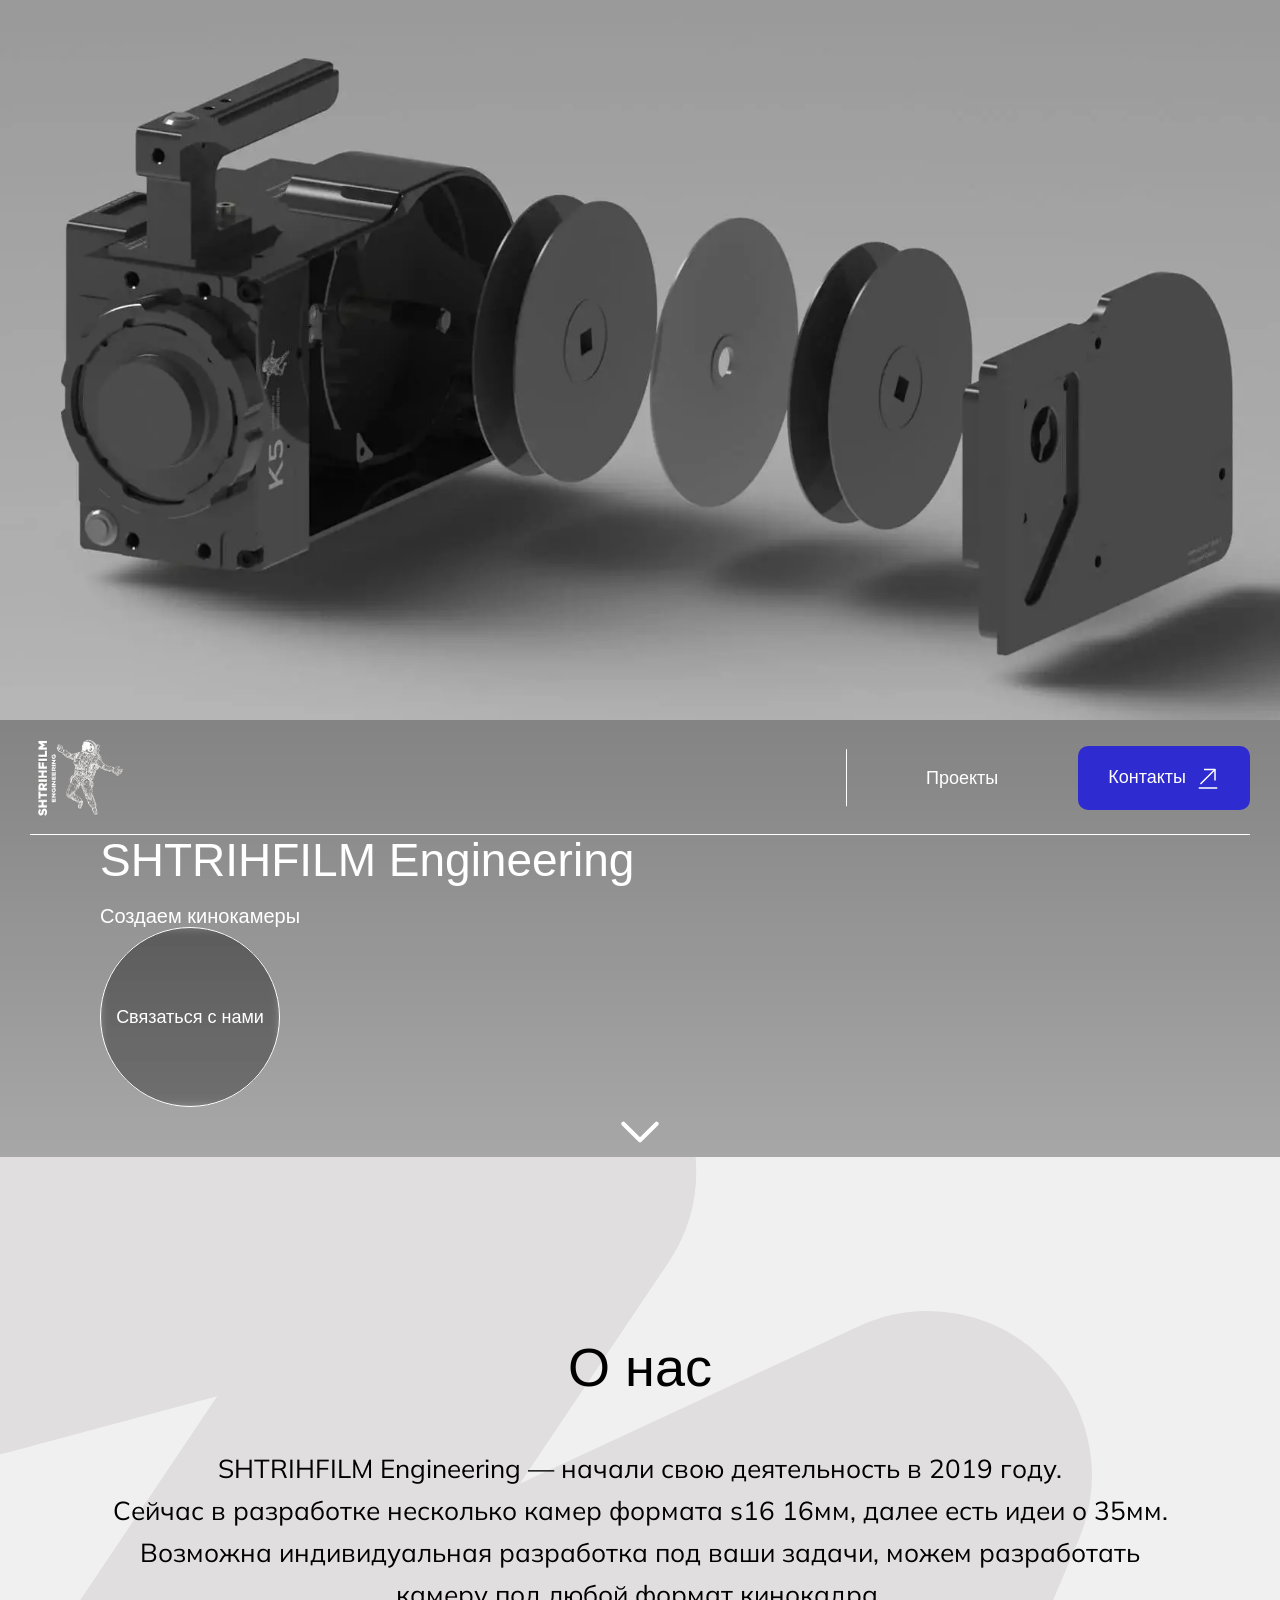
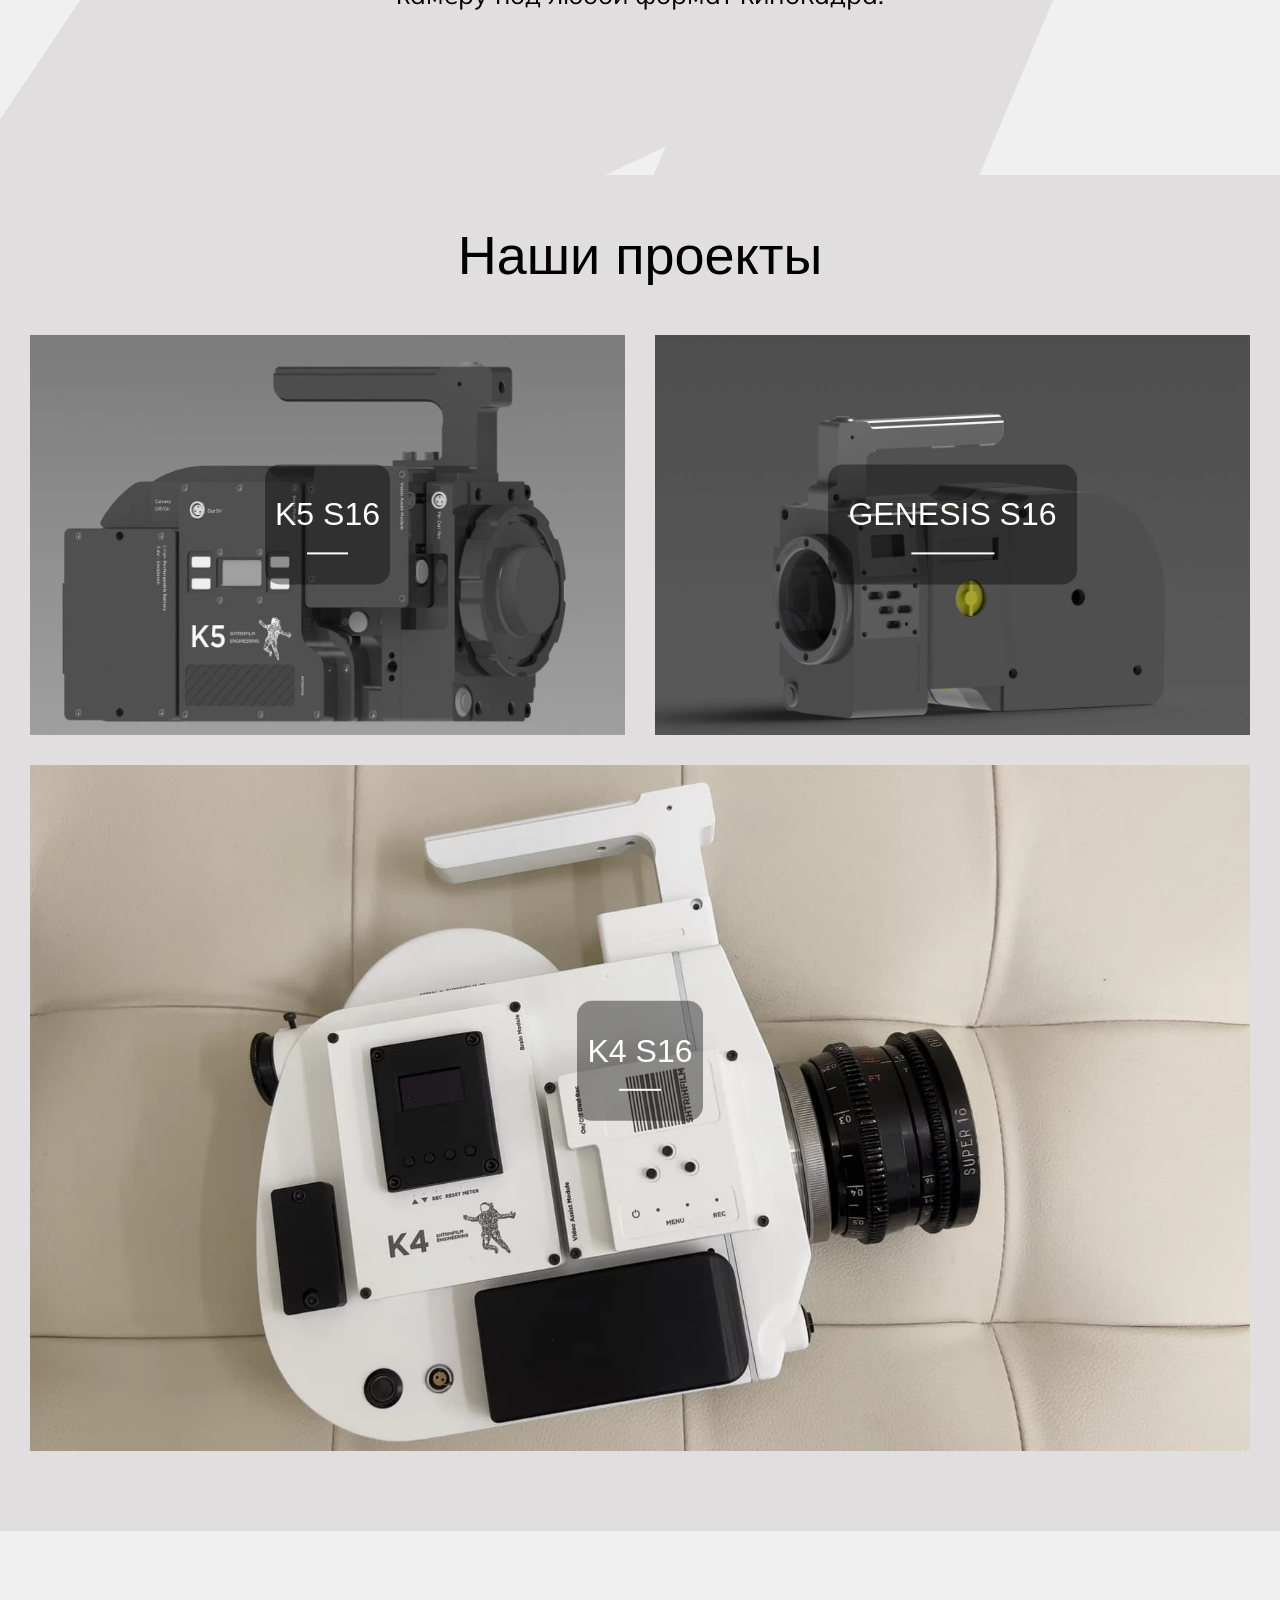
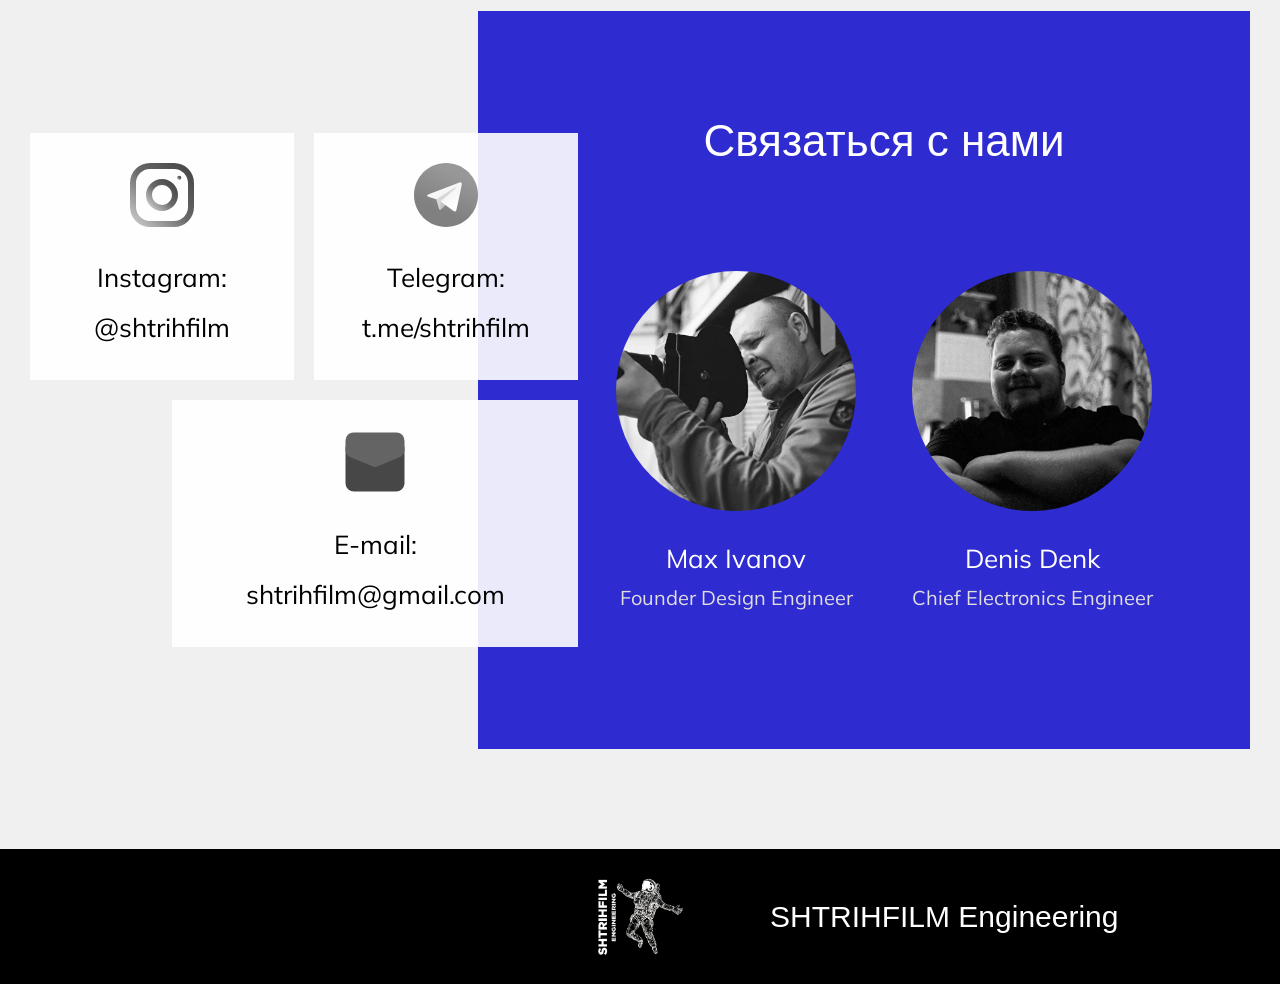
==== commit d55872a9: "1.1" ====
--- a/index.html
+++ b/index.html
@@ -13,23 +13,18 @@
   <link rel="apple-touch-icon" sizes="180x180" href="favicon/apple-touch-icon.png">
   <meta name="apple-mobile-web-app-title" content="SHTRIHFILM">
   <link rel="manifest" href="/site.webmanifest">
-
   <title>SHTRIHFILM Engineering</title>
 </head>
 
 <body>
   <main>
     <section class="hero">
-<<<<<<< Updated upstream
       <picture>
         <source type="image/webp" media="(max-width: 1023px)" srcset="images/bg/img-k5s16-tablet.webp">
         <source type="image/webp" srcset="images/bg/img-k5s16-desktop.webp">
         <source media="(max-width: 1023px)" srcset="images/bg/img-k5s16-tablet.jpg">
         <img class="hero__bg" src="images/bg/img-k5s16-desktop.jpg" alt="k5s16" width="1680" height="945">
       </picture>
-=======
-      <img class="hero__bg" src="images/bg/img-k5s16-desktop.jpg" srcset="" alt="" width="1680" height="945">
->>>>>>> Stashed changes
       <div class="hero__top">
         <a class="hero__logo" href="index.html">
           <img class="hero__logo-icon" src="images/logo/shtrihfilm-logo.png" alt="shtrihfilm-logo" width="591"
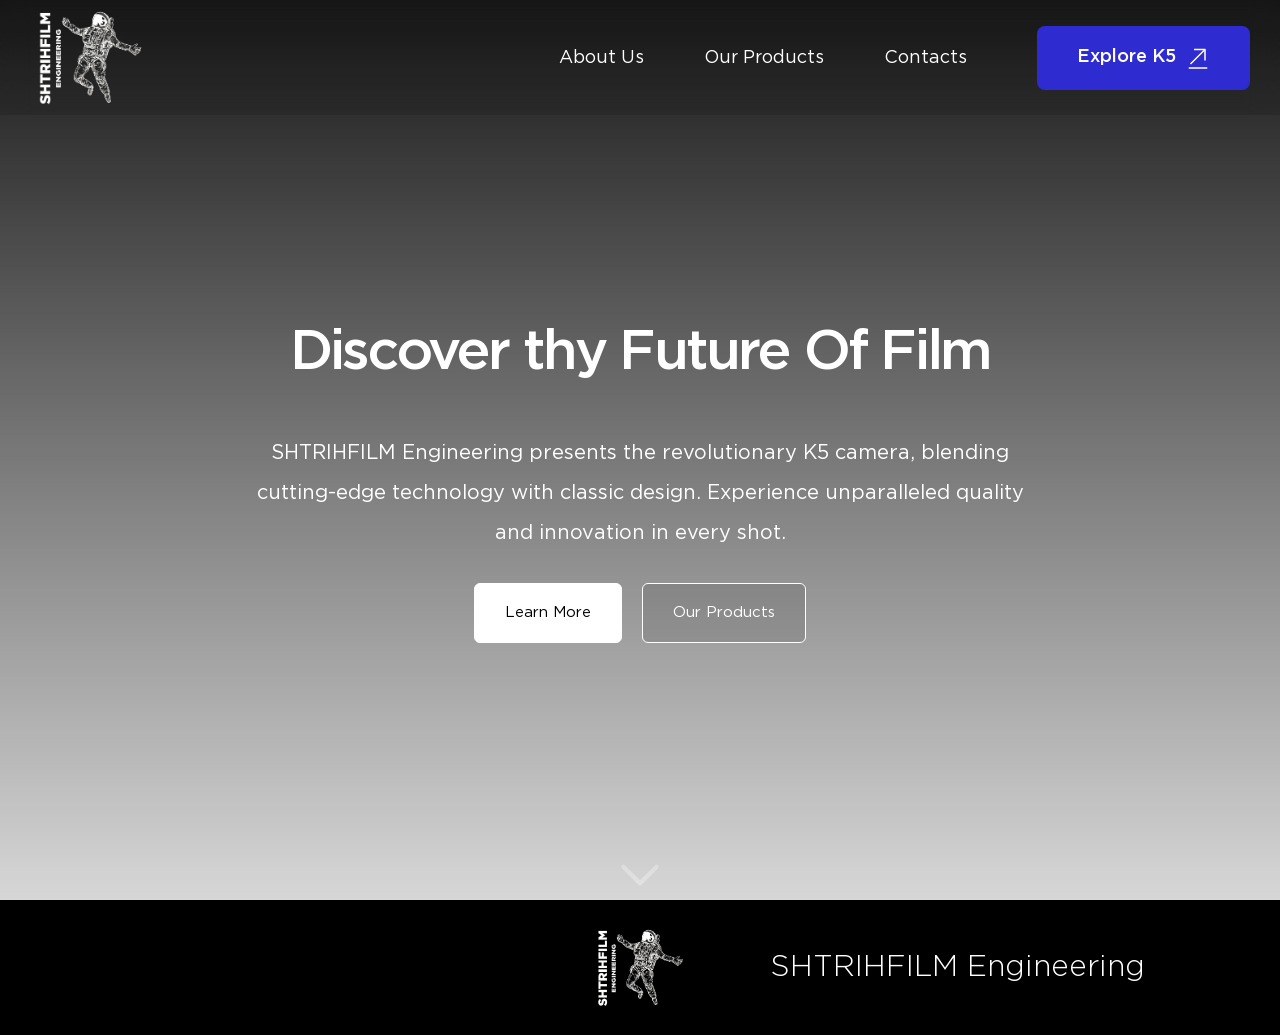
==== commit a675b0d1: "demo" ====
--- a/index.html
+++ b/index.html
@@ -5,7 +5,7 @@
   <meta charset="UTF-8">
   <meta name="viewport" content="width=device-width, initial-scale=1.0">
   <meta http-equiv="X-UA-Compatible" content="ie=edge">
-  <link rel="stylesheet" href="css/swiper-bundle.min.css">
+  <!-- <link rel="stylesheet" href="css/swiper-bundle.min.css"> -->
   <link rel="stylesheet" href="css/style.css">
   <link rel="icon" type="image/png" href="favicon/favicon-48x48.png" sizes="48x48">
   <link rel="icon" type="image/svg+xml" href="favicon/favicon.svg">
@@ -17,38 +17,65 @@
 </head>
 
 <body>
-  <main>
-    <section class="hero">
-      <picture>
-        <source type="image/webp" media="(max-width: 1023px)" srcset="images/bg/img-k5s16-tablet.webp">
-        <source type="image/webp" srcset="images/bg/img-k5s16-desktop.webp">
-        <source media="(max-width: 1023px)" srcset="images/bg/img-k5s16-tablet.jpg">
-        <img class="hero__bg" src="images/bg/img-k5s16-desktop.jpg" alt="k5s16" width="1680" height="945">
-      </picture>
-      <div class="hero__top">
-        <a class="hero__logo" href="index.html">
-          <img class="hero__logo-icon" src="images/logo/shtrihfilm-logo.png" alt="shtrihfilm-logo" width="591"
+  <header class="header">
+    <div class="container">
+      <div class="header__wrapper">
+        <a class="header__logo" href="index.html">
+          <img class="header__logo-icon" src="images/logo/shtrihfilm-logo.png" alt="shtrihfilm-logo" width="591"
             height="562">
         </a>
-        <button class="burger" type="button">
+        <div class="header__nav">
+          <a class="header__link" href="#about">About Us</a>
+          <a class="header__link" href="#projects">Our Products</a>
+          <a class="header__link" href="#contacts">Contacts</a>
+        </div>
+        <button class="header__burger burger" type="button">
           <span class="burger__line"></span>
           <span class="burger__line burger__line--bottom"></span>
         </button>
-        <div class="hero__links">
-          <a class="hero__link" href="#projects">Проекты</a>
-          <a class="hero__link hero__link--bg" href="#contacts">Контакты
-            <svg class="hero__link-icon" width="24" height="24" aria-hidden="true">
-              <use xlink:href="images/sprite.svg#icon-btn"></use>
-            </svg>
-          </a>
-        </div>
+        <a class="header__link header__link--accent" href="k5s16.html">Explore K5
+          <svg class="header__link-icon" viewBox="0 0 24 24" fill="none" xmlns="http://www.w3.org/2000/svg">
+            <path d="M20.5 22H3.5" stroke="currentColor" stroke-width="1.5" stroke-miterlimit="10"
+              stroke-linecap="square" stroke-linejoin="round" />
+            <path d="M18.5 4L5 17.5" stroke="currentColor" stroke-width="1.5" stroke-miterlimit="10"
+              stroke-linecap="square" stroke-linejoin="round" />
+            <path d="M19 13.77V3.5H8.73" stroke="currentColor" stroke-width="1.5" stroke-miterlimit="10"
+              stroke-linecap="square" stroke-linejoin="round" />pat
+          </svg>
+        </a>
       </div>
+    </div>
+
+  </header>
+  <main>
+    <section class="hero">
+      <picture class="hero__picture">
+        <source type="image/webp" media="(max-width: 1023px)" srcset="images/bg/img-k5s16-desktop.webp">
+        <source type="image/webp" srcset="images/bg/img-k5s16-desktop.webp">
+        <source media="(max-width: 1023px)" srcset="images/bg/img-k5s16-desktop.jpg">
+        <img class="hero__img" src="images/bg/img-k5s16-desktop.jpg" alt="k5s16" width="3508" height="1970">
+      </picture>
       <div class="hero__main">
         <div class="hero__content">
-          <h1 class="hero__title">SHTRIHFILM Engineering</h1>
-          <span class="hero__label">Создаем кинокамеры</span>
+          <h1 class="hero__title">Discover thу
+            <span class="hero__title-cell">Future
+              <svg class="hero__title-icon" xmlns="http://www.w3.org/2000/svg" viewBox="0 0 500 150"
+                preserveAspectRatio="none">
+                <path class="hero__title-icon-path" stroke="currentColor"
+                  d="M9.3,127.3c49.3-3,150.7-7.6,199.7-7.4c121.9,0.4,189.9,0.4,282.3,7.2C380.1,129.6,181.2,130.6,70,139 c82.6-2.9,254.2-1,335.9,1.3c-56,1.4-137.2-0.3-197.1,9">
+                </path>
+              </svg>
+            </span> Of Film
+          </h1>
+          <span class="hero__label">SHTRIHFILM Engineering presents the revolutionary K5&nbsp;camera, blending
+            cutting-edge technology with classic design. Experience unparalleled quality and innovation in&nbsp;every
+            shot.</span>
+          <div class="hero__user">
+            <a class="hero__link hero__link--accent" href="#about">Learn More</a>
+            <a class="hero__link" href="#projects">Our Products</a>
+          </div>
         </div>
-        <a class="hero__btn" href="#contacts">Связаться с&nbsp;нами</a>
+        <!-- <a class="hero__btn" href="#contacts">Связаться с&nbsp;нами</a> -->
       </div>
       <a class="hero__down" href="#about">
         <svg class="hero__down-icon" width="24" height="24" aria-hidden="true">
@@ -56,7 +83,7 @@
         </svg>
       </a>
     </section>
-    <section class="about" id="about">
+    <!-- <section class="about" id="about">
       <div class="container">
         <div class="about__wrapper">
           <h2 class="about__title">О нас</h2>
@@ -242,8 +269,8 @@
           </div>
         </div>
       </div>
-    </section>
-    <div class="modal">
+    </section> -->
+    <!-- <div class="modal">
       <button class="modal__close" type="button">
         <span class="modal__close-line"></span>
         <span class="modal__close-line modal__close-line--secondary"></span>
@@ -381,7 +408,7 @@
           </div>
         </li>
       </ul>
-    </div>
+    </div> -->
   </main>
   <footer class="footer">
     <a class="footer__logo" href="index.html">
@@ -390,7 +417,7 @@
     </a>
     <span class="footer__text">SHTRIHFILM Engineering</span>
   </footer>
-  <script src="swiper-bundle.min.js"></script>
+  <!-- <script src="swiper-bundle.min.js"></script> -->
   <script src="index.js"></script>
 </body>
 
--- a/css/style.css
+++ b/css/style.css
@@ -316,46 +316,28 @@
 }
 
 @font-face {
-  font-family: "Unbounded";
-  src: url("../fonts/Unbounded-Light.woff2") format("woff2"), url("../fonts/Unbounded-Light.woff") format("woff");
+  font-family: "Gotham Pro";
+  src: url("../fonts/gothampro_light.ttf");
   font-weight: 300;
   font-style: normal;
-  font-display: swap;
 }
 @font-face {
-  font-family: "Unbounded";
-  src: url("../fonts/Unbounded-Regular.woff2") format("woff2"), url("../fonts/Unbounded-Regular.woff") format("woff");
+  font-family: "Gotham Pro";
+  src: url("../fonts/gothampro.ttf");
   font-weight: 400;
   font-style: normal;
-  font-display: swap;
 }
 @font-face {
-  font-family: "Unbounded";
-  src: url("../fonts/Unbounded-Medium.woff2") format("woff2"), url("../fonts/Unbounded-Medium.woff") format("woff");
+  font-family: "Gotham Pro";
+  src: url("../fonts/gothampro_medium.ttf");
   font-weight: 500;
   font-style: normal;
-  font-display: swap;
 }
 @font-face {
-  font-family: "Mulish";
-  src: url("../fonts/mulish-regular.woff2") format("woff2"), url("../fonts/mulish-regular.woff") format("woff");
-  font-weight: 400;
-  font-style: normal;
-  font-display: swap;
-}
-@font-face {
-  font-family: "Mulish";
-  src: url("../fonts/mulish-medium.woff2") format("woff2"), url("../fonts/mulish-medium.woff") format("woff");
-  font-weight: 500;
-  font-style: normal;
-  font-display: swap;
-}
-@font-face {
-  font-family: "Mulish";
-  src: url("../fonts/mulish-bold.woff2") format("woff2"), url("../fonts/mulish-bold.woff") format("woff");
+  font-family: "Gotham Pro";
+  src: url("../fonts/gothampro_bold.ttf");
   font-weight: 700;
   font-style: normal;
-  font-display: swap;
 }
 *,
 *::after,
@@ -381,7 +363,7 @@
   padding: 0;
   font-size: 15px;
   line-height: 18px;
-  font-family: "Unbounded", "Arial", sans-serif;
+  font-family: "Gotham Pro", "Arial", sans-serif;
   color: #000000;
   background-color: #f0f0f0;
 }
@@ -390,6 +372,11 @@
   -webkit-box-flex: 1;
       -ms-flex-positive: 1;
           flex-grow: 1;
+}
+@media (max-width: 1023px) {
+  main {
+    padding: 75px 0 0;
+  }
 }
 
 img {
@@ -442,6 +429,207 @@
 
 /* Blocks */
 /* ------------------------------------ */
+.header {
+  min-height: 115px;
+  position: fixed;
+  top: 0;
+  left: 0;
+  width: 100%;
+  background-color: rgba(0, 0, 0, 0.1);
+  -webkit-backdrop-filter: blur(15px);
+          backdrop-filter: blur(15px);
+  z-index: 10;
+  opacity: 0;
+  -webkit-transform: translate(0, -200px);
+          transform: translate(0, -200px);
+  -webkit-animation: fadeInDown ease-out 0.8s forwards 0.7s;
+          animation: fadeInDown ease-out 0.8s forwards 0.7s;
+}
+@media (max-width: 1023px) {
+  .header {
+    min-height: 75px;
+    background-color: #ffffff;
+    opacity: 1;
+    -webkit-backdrop-filter: none;
+            backdrop-filter: none;
+    -webkit-transform: none;
+            transform: none;
+    -webkit-animation: none;
+            animation: none;
+  }
+}
+.header__wrapper {
+  display: -webkit-box;
+  display: -ms-flexbox;
+  display: flex;
+  -webkit-box-align: center;
+      -ms-flex-align: center;
+          align-items: center;
+  gap: 50px;
+  position: relative;
+}
+@media (max-width: 1023px) {
+  .header__wrapper {
+    display: grid;
+    grid-template-columns: 1fr auto 1fr;
+  }
+}
+.header__logo {
+  display: -webkit-box;
+  display: -ms-flexbox;
+  display: flex;
+  -webkit-box-align: center;
+      -ms-flex-align: center;
+          align-items: center;
+  -webkit-box-pack: center;
+      -ms-flex-pack: center;
+          justify-content: center;
+}
+@media (max-width: 1023px) {
+  .header__logo {
+    margin: 0 auto 0 0;
+    mix-blend-mode: difference;
+  }
+}
+@media (max-width: 767px) {
+  .header__logo {
+    grid-column: 2;
+  }
+}
+.header__logo-icon {
+  width: 120px;
+  height: 115px;
+  -ms-flex-negative: 0;
+      flex-shrink: 0;
+}
+@media (max-width: 1023px) {
+  .header__logo-icon {
+    width: 80px;
+    height: 75px;
+  }
+}
+.header__nav {
+  margin: 0 0 0 auto;
+  display: -webkit-box;
+  display: -ms-flexbox;
+  display: flex;
+  -webkit-box-align: center;
+      -ms-flex-align: center;
+          align-items: center;
+  gap: 20px;
+  -webkit-transition: all ease-in 0.3s;
+  transition: all ease-in 0.3s;
+}
+@media (max-width: 1023px) {
+  .header__nav {
+    position: absolute;
+    top: 75px;
+    left: 50%;
+    -webkit-transform: translateX(-50%);
+            transform: translateX(-50%);
+    -webkit-box-orient: vertical;
+    -webkit-box-direction: normal;
+        -ms-flex-direction: column;
+            flex-direction: column;
+    padding: 50px;
+    width: calc(100% + 60px);
+    background-color: #ffffff;
+    -webkit-clip-path: polygon(0 0, 100% 0, 100% 0, 0 0);
+            clip-path: polygon(0 0, 100% 0, 100% 0, 0 0);
+    pointer-events: none;
+  }
+  .header--open .header__nav {
+    pointer-events: all;
+    -webkit-clip-path: polygon(0 0, 100% 0, 100% 100%, 0% 100%);
+            clip-path: polygon(0 0, 100% 0, 100% 100%, 0% 100%);
+  }
+}
+.header__link {
+  padding: 20px;
+  display: -webkit-box;
+  display: -ms-flexbox;
+  display: flex;
+  color: #fff;
+  font-size: 18px;
+  line-height: 22px;
+  outline: none;
+  position: relative;
+}
+@media (max-width: 1023px) {
+  .header__link {
+    color: black;
+  }
+}
+.header__link:not(:disabled):hover::before, .header__link:focus-visible::before {
+  width: 100%;
+}
+.header__link::before {
+  content: "";
+  position: absolute;
+  left: 50%;
+  bottom: 0;
+  -webkit-transform: translateX(-50%);
+          transform: translateX(-50%);
+  width: 0;
+  height: 1px;
+  background-color: #fff;
+  -webkit-transition: width ease-in 0.3s;
+  transition: width ease-in 0.3s;
+}
+@media (max-width: 1023px) {
+  .header__link::before {
+    background-color: #000;
+  }
+}
+.header__link--accent {
+  font-weight: 500;
+  padding: 20px 40px;
+  background-color: #2e2bd0;
+  color: #ffffff;
+  border-radius: 8px;
+  gap: 10px;
+  -webkit-transition: background-color ease-in 0.3s;
+  transition: background-color ease-in 0.3s;
+}
+@media (max-width: 1023px) {
+  .header__link--accent {
+    margin: 0 0 0 auto;
+    padding: 12px 20px;
+  }
+}
+@media (max-width: 767px) {
+  .header__link--accent {
+    display: none;
+  }
+}
+.header__link--accent:not(:disabled):hover, .header__link--accent:focus-visible {
+  background-color: rgba(45, 42, 207, 0.8);
+}
+.header__link--accent::before {
+  content: unset;
+}
+.header__link-icon {
+  width: 24px;
+  height: 24px;
+  color: #ffffff;
+}
+.header__burger {
+  display: none;
+}
+@media (max-width: 1023px) {
+  .header__burger {
+    display: -webkit-box;
+    display: -ms-flexbox;
+    display: flex;
+  }
+}
+@media (max-width: 767px) {
+  .header__burger {
+    grid-column: 3;
+    margin: 0 0 0 auto;
+  }
+}
+
 @-webkit-keyframes arrowBottom {
   0% {
     -webkit-transform: translateY(0);
@@ -460,6 +648,7 @@
             transform: translateY(0);
   }
 }
+
 @keyframes arrowBottom {
   0% {
     -webkit-transform: translateY(0);
@@ -594,13 +783,49 @@
             filter: blur(0);
   }
 }
+@-webkit-keyframes underline {
+  0% {
+    stroke-dasharray: 0 1500;
+    opacity: 1;
+  }
+  15% {
+    stroke-dasharray: 1500 1500;
+  }
+  85% {
+    opacity: 1;
+  }
+  90% {
+    stroke-dasharray: 1500 1500;
+    opacity: 0;
+  }
+  100% {
+    stroke-dasharray: 0 1500;
+    opacity: 0;
+  }
+}
+@keyframes underline {
+  0% {
+    stroke-dasharray: 0 1500;
+    opacity: 1;
+  }
+  15% {
+    stroke-dasharray: 1500 1500;
+  }
+  85% {
+    opacity: 1;
+  }
+  90% {
+    stroke-dasharray: 1500 1500;
+    opacity: 0;
+  }
+  100% {
+    stroke-dasharray: 0 1500;
+    opacity: 0;
+  }
+}
 .hero {
-<<<<<<< Updated upstream
-=======
-  background-image: -webkit-gradient(linear, left top, left bottom, from(rgba(0, 0, 0, 0.7)), to(rgba(0, 0, 0, 0.3)));
-  background-image: linear-gradient(rgba(0, 0, 0, 0.7), rgba(0, 0, 0, 0.3));
->>>>>>> Stashed changes
-  height: 100vh;
+  padding: 115px 0 0;
+  min-height: 100vh;
   display: -webkit-box;
   display: -ms-flexbox;
   display: flex;
@@ -608,23 +833,45 @@
   -webkit-box-direction: normal;
       -ms-flex-direction: column;
           flex-direction: column;
-  -webkit-filter: blur(50px);
-          filter: blur(50px);
-  -webkit-animation: blur linear 0.9s forwards;
-          animation: blur linear 0.9s forwards;
+  -webkit-animation: blur linear 0.8s forwards;
+          animation: blur linear 0.8s forwards;
   position: relative;
 }
-<<<<<<< Updated upstream
+@media (max-width: 1023px) {
+  .hero {
+    padding: 0;
+    min-height: auto;
+    -webkit-animation: none;
+            animation: none;
+    background-color: black;
+  }
+}
 .hero::before {
   content: "";
   position: absolute;
   inset: 0;
-  background-image: -webkit-gradient(linear, left top, left bottom, from(rgba(0, 0, 0, 0.7)), to(rgba(0, 0, 0, 0.3)));
-  background-image: linear-gradient(rgba(0, 0, 0, 0.7), rgba(0, 0, 0, 0.3));
-}
-=======
->>>>>>> Stashed changes
-.hero__bg {
+  background-image: -webkit-gradient(linear, left top, left bottom, from(rgba(0, 0, 0, 0.9)), to(rgba(0, 0, 0, 0.1)));
+  background-image: linear-gradient(rgba(0, 0, 0, 0.9), rgba(0, 0, 0, 0.1));
+}
+@media (max-width: 1023px) {
+  .hero::before {
+    content: unset;
+  }
+}
+.hero__picture {
+  position: relative;
+}
+@media (max-width: 1023px) {
+  .hero__picture::before {
+    content: "";
+    position: absolute;
+    inset: 0;
+    background-image: -webkit-gradient(linear, left top, left bottom, from(rgba(0, 0, 0, 0.1)), to(rgb(0, 0, 0)));
+    background-image: linear-gradient(rgba(0, 0, 0, 0.1), rgb(0, 0, 0));
+    z-index: 2;
+  }
+}
+.hero__img {
   position: absolute;
   top: 0;
   left: 0;
@@ -632,240 +879,11 @@
   height: 100%;
   z-index: -1;
 }
-.hero__top {
-  width: 100%;
-  padding: 10px 30px;
-  display: -webkit-box;
-  display: -ms-flexbox;
-  display: flex;
-  -webkit-box-align: center;
-      -ms-flex-align: center;
-          align-items: center;
-  -webkit-box-pack: justify;
-      -ms-flex-pack: justify;
-          justify-content: space-between;
-  gap: 20px;
-  position: relative;
-}
-@media (max-width: 767px) {
-  .hero__top {
-    padding: 10px;
-  }
-}
-.hero__top::after {
-  position: absolute;
-  content: "";
-  bottom: 0;
-  left: 50%;
-  -webkit-transform: translateX(-50%);
-          transform: translateX(-50%);
-  width: 0px;
-  height: 1px;
-  background-color: #ffffff;
-  -webkit-animation: fadeInWidth ease-in-out 0.8s forwards 1s;
-          animation: fadeInWidth ease-in-out 0.8s forwards 1s;
-}
-@media (max-width: 767px) {
-  .hero__top::after {
-    -webkit-animation: fadeInWidthMobile ease-in-out 0.8s forwards 1s;
-            animation: fadeInWidthMobile ease-in-out 0.8s forwards 1s;
-  }
-}
-.hero__logo {
-  display: -webkit-box;
-  display: -ms-flexbox;
-  display: flex;
-  -webkit-box-align: center;
-      -ms-flex-align: center;
-          align-items: center;
-  -webkit-box-pack: center;
-      -ms-flex-pack: center;
-          justify-content: center;
-  opacity: 0;
-  -webkit-transform: translateY(-200px);
-          transform: translateY(-200px);
-  -webkit-animation: fadeInDown ease-out 0.8s forwards 1s;
-          animation: fadeInDown ease-out 0.8s forwards 1s;
-}
-.hero__logo-icon {
-  width: 100px;
-  height: 95px;
-  -ms-flex-negative: 0;
-      flex-shrink: 0;
-}
-@media (max-width: 1023px) {
-  .hero__logo-icon {
-    width: 80px;
-    height: 75px;
-  }
-}
-.hero__links {
-  padding: 0 0 0 50px;
-  display: -webkit-box;
-  display: -ms-flexbox;
-  display: flex;
-  -webkit-box-align: center;
-      -ms-flex-align: center;
-          align-items: center;
-  gap: 50px;
-  position: relative;
-  -webkit-transition: -webkit-clip-path ease-in 0.3s;
-  transition: -webkit-clip-path ease-in 0.3s;
-  transition: clip-path ease-in 0.3s;
-  transition: clip-path ease-in 0.3s, -webkit-clip-path ease-in 0.3s;
-}
-@media (max-width: 1023px) {
-  .hero__links {
-    padding: 0 0 0 20px;
-    gap: 20px;
-  }
-}
-@media (max-width: 767px) {
-  .hero__links {
-    position: absolute;
-    bottom: 0;
-    left: 50%;
-    -webkit-transform: translate(-50%, 50%);
-            transform: translate(-50%, 50%);
-    gap: 30px;
-    width: calc(100% - 60px);
-    padding: 30px 30px 50px;
-    -webkit-box-orient: vertical;
-    -webkit-box-direction: normal;
-        -ms-flex-direction: column;
-            flex-direction: column;
-    -webkit-backdrop-filter: blur(10px);
-            backdrop-filter: blur(10px);
-    border-bottom: 1px solid #fff;
-    -webkit-clip-path: polygon(0 50%, 100% 50%, 100% 50%, 0 50%);
-            clip-path: polygon(0 50%, 100% 50%, 100% 50%, 0 50%);
-    pointer-events: none;
-    -webkit-transition: -webkit-transform ease-in 0.4s, -webkit-clip-path ease-in 0.3s;
-    transition: -webkit-transform ease-in 0.4s, -webkit-clip-path ease-in 0.3s;
-    transition: transform ease-in 0.4s, clip-path ease-in 0.3s;
-    transition: transform ease-in 0.4s, clip-path ease-in 0.3s, -webkit-transform ease-in 0.4s, -webkit-clip-path ease-in 0.3s;
-    z-index: 10;
-  }
-  .hero--open .hero__links {
-    -webkit-transform: translate(-50%, 100%);
-            transform: translate(-50%, 100%);
-    -webkit-clip-path: polygon(0 0, 100% 0, 100% 100%, 0 100%);
-            clip-path: polygon(0 0, 100% 0, 100% 100%, 0 100%);
-    pointer-events: all;
-    -webkit-transition: -webkit-transform ease-in 0.4s, -webkit-clip-path ease-in 0.4s;
-    transition: -webkit-transform ease-in 0.4s, -webkit-clip-path ease-in 0.4s;
-    transition: transform ease-in 0.4s, clip-path ease-in 0.4s;
-    transition: transform ease-in 0.4s, clip-path ease-in 0.4s, -webkit-transform ease-in 0.4s, -webkit-clip-path ease-in 0.4s;
-  }
-}
-.hero__links::before {
-  position: absolute;
-  content: "";
-  top: 50%;
-  -webkit-transform: translateY(-50%);
-          transform: translateY(-50%);
-  left: 0;
-  height: 0;
-  width: 1px;
-  background-color: #fff;
-  -webkit-animation: fadeInHeigth ease-in-out 0.8s forwards 1s;
-          animation: fadeInHeigth ease-in-out 0.8s forwards 1s;
-}
-@media (max-width: 767px) {
-  .hero__links::before {
-    -webkit-animation: none;
-            animation: none;
-    height: 80%;
-  }
-}
-@media (max-width: 767px) {
-  .hero__links::after {
-    position: absolute;
-    content: "";
-    top: 50%;
-    -webkit-transform: translateY(-50%);
-            transform: translateY(-50%);
-    right: 0;
-    height: 80%;
-    width: 1px;
-    background-color: #fff;
-  }
-}
-.hero__link {
-  padding: 20px 30px;
-  display: -webkit-box;
-  display: -ms-flexbox;
-  display: flex;
-  color: #ffffff;
-  font-size: 18px;
-  line-height: 22px;
-  outline: none;
-  position: relative;
-  opacity: 0;
-  -webkit-transform: translateY(-200px);
-          transform: translateY(-200px);
-  -webkit-animation: fadeInDown ease-out 0.8s forwards 1s;
-          animation: fadeInDown ease-out 0.8s forwards 1s;
-}
-@media (max-width: 1023px) {
-  .hero__link {
-    padding: 10px 20px;
-    font-size: 16px;
-    line-height: 24px;
-  }
-}
-@media (max-width: 767px) {
-  .hero__link {
-    -webkit-transform: none;
-            transform: none;
-    opacity: 1;
-    -webkit-animation: none;
-            animation: none;
-  }
-}
-.hero__link:not(:disabled):hover::before, .hero__link:focus-visible::before {
-  width: calc(100% - 40px);
-}
-.hero__link::before {
-  position: absolute;
-  content: "";
-  bottom: 5px;
-  left: 50%;
-  -webkit-transform: translateX(-50%);
-          transform: translateX(-50%);
-  height: 3px;
-  width: 0;
-  background-color: #ffffff;
-  -webkit-transition: width ease-in 0.3s;
-  transition: width ease-in 0.3s;
-}
-@media (max-width: 1023px) {
-  .hero__link::before {
-    height: 1px;
-  }
-}
-@media (max-width: 767px) {
-  .hero__link::before {
-    width: calc(100% - 40px);
-  }
-}
-.hero__link--bg {
-  background-color: #2e2bd0;
-  border-radius: 10px;
-  gap: 10px;
-  -webkit-transition: background-color ease-in 0.3s;
-  transition: background-color ease-in 0.3s;
-}
-.hero__link--bg:not(:disabled):hover, .hero__link--bg:focus-visible {
-  background-color: rgba(45, 42, 207, 0.6);
-}
-.hero__link--bg::before {
-  content: unset;
-}
-.hero__link--bg-icon {
-  width: 24px;
-  height: 24px;
-  color: #ffffff;
+@media (max-width: 1023px) {
+  .hero__img {
+    position: relative;
+    z-index: 1;
+  }
 }
 .hero__main {
   -webkit-box-flex: 1;
@@ -883,15 +901,18 @@
           justify-content: center;
   padding: 0 100px;
   position: relative;
+  z-index: 2;
 }
 @media (max-width: 1023px) {
   .hero__main {
-    padding: 0 60px;
+    margin: -200px 0 0;
+    padding: 50px 10px;
   }
 }
 @media (max-width: 767px) {
   .hero__main {
-    padding: 30px;
+    margin: 0;
+    padding: 10px 10px 50px;
   }
 }
 .hero__content {
@@ -905,57 +926,179 @@
   -webkit-box-direction: normal;
       -ms-flex-direction: column;
           flex-direction: column;
+  -webkit-box-align: center;
+      -ms-flex-align: center;
+          align-items: center;
   -webkit-box-pack: center;
       -ms-flex-pack: center;
           justify-content: center;
-  gap: 20px;
+  gap: 30px;
 }
 @media (max-width: 1023px) {
   .hero__content {
-    gap: 10px;
-  }
-}
-@media (max-width: 767px) {
-  .hero__content {
-    gap: 20px;
+    padding: 0;
+    -webkit-box-pack: end;
+        -ms-flex-pack: end;
+            justify-content: flex-end;
   }
 }
 .hero__title {
   margin: 0;
-  font-weight: 300;
-  font-size: 46px;
-  line-height: 50px;
+  padding: 0 0 20px;
+  font-weight: 500;
+  font-size: 56px;
+  line-height: 60px;
   color: #ffffff;
+  text-align: center;
+  letter-spacing: -0.05em;
   -webkit-transform: translate(0, 200px);
           transform: translate(0, 200px);
   opacity: 0;
-  -webkit-animation: fadeInUp ease-out 0.8s forwards 2.3s;
-          animation: fadeInUp ease-out 0.8s forwards 2.3s;
+  -webkit-animation: fadeInUp ease-out 0.8s forwards 1.6s;
+          animation: fadeInUp ease-out 0.8s forwards 1.6s;
 }
 @media (max-width: 1023px) {
   .hero__title {
     font-size: 36px;
     line-height: 40px;
-  }
+    -webkit-animation: fadeInUp ease-out 0.8s forwards;
+            animation: fadeInUp ease-out 0.8s forwards;
+  }
+}
+@media (max-width: 767px) {
+  .hero__title {
+    font-size: 24px;
+    line-height: 26px;
+    padding: 0 0 10px;
+  }
+}
+.hero__title-cell {
+  padding: inherit;
+  position: relative;
+}
+.hero__title-icon {
+  position: absolute;
+  width: calc(100% + 20px);
+  height: 100%;
+  left: 50%;
+  -webkit-transform: translateX(-52%);
+          transform: translateX(-52%);
+  bottom: 0;
+}
+.hero__title-icon-path {
+  stroke: #ffffff;
+  stroke-width: 8;
+  fill: none;
+  -webkit-animation: underline 7s ease-in-out infinite 2.4s;
+          animation: underline 7s ease-in-out infinite 2.4s;
+  opacity: 0;
 }
 .hero__label {
-  font-weight: 300;
+  max-width: 800px;
   font-size: 20px;
-  line-height: 22px;
+  line-height: 40px;
   color: #ffffff;
+  text-align: center;
   -webkit-transform: translate(0, 200px);
           transform: translate(0, 200px);
   opacity: 0;
-  -webkit-animation: fadeInUp ease-out 0.8s forwards 3.1s;
-          animation: fadeInUp ease-out 0.8s forwards 3.1s;
+  -webkit-animation: fadeInUp ease-out 0.8s forwards 2s;
+          animation: fadeInUp ease-out 0.8s forwards 2s;
 }
 @media (max-width: 1023px) {
   .hero__label {
+    max-width: 600px;
     font-size: 18px;
+    line-height: 30px;
+    -webkit-animation: fadeInUp ease-out 0.8s forwards 0.5s;
+            animation: fadeInUp ease-out 0.8s forwards 0.5s;
+  }
+}
+@media (max-width: 767px) {
+  .hero__label {
+    font-size: 14px;
     line-height: 20px;
   }
 }
+.hero__user {
+  display: -webkit-box;
+  display: -ms-flexbox;
+  display: flex;
+  -webkit-box-align: center;
+      -ms-flex-align: center;
+          align-items: center;
+  gap: 20px;
+  -webkit-transform: translate(0, 200px);
+          transform: translate(0, 200px);
+  opacity: 0;
+  -webkit-animation: fadeInUp ease-out 0.8s forwards 2.4s;
+          animation: fadeInUp ease-out 0.8s forwards 2.4s;
+  -webkit-transition: background-color ease-in 0.3s, color ease-in 0.3s;
+  transition: background-color ease-in 0.3s, color ease-in 0.3s;
+}
+@media (max-width: 1023px) {
+  .hero__user {
+    -webkit-animation: fadeInUp ease-out 0.8s forwards 1s;
+            animation: fadeInUp ease-out 0.8s forwards 1s;
+  }
+}
+@media (max-width: 767px) {
+  .hero__user {
+    -webkit-box-orient: vertical;
+    -webkit-box-direction: normal;
+        -ms-flex-direction: column;
+            flex-direction: column;
+    gap: 10px;
+  }
+}
+.hero__link {
+  display: -webkit-box;
+  display: -ms-flexbox;
+  display: flex;
+  -webkit-box-align: center;
+      -ms-flex-align: center;
+          align-items: center;
+  -webkit-box-pack: center;
+      -ms-flex-pack: center;
+          justify-content: center;
+  padding: 20px 30px;
+  border-radius: 6px;
+  color: #fff;
+  border: 1px solid #ffffff;
+  background-color: rgba(0, 0, 0, 0.1);
+  -webkit-backdrop-filter: blur(10px);
+          backdrop-filter: blur(10px);
+  outline: none;
+}
+@media (max-width: 767px) {
+  .hero__link {
+    min-width: 165px;
+  }
+}
+@media (max-width: 767px) {
+  .hero__link {
+    min-width: 130px;
+    padding: 10px;
+    font-size: 12px;
+    line-height: 20px;
+  }
+}
+.hero__link:not(:disabled):hover, .hero__link:focus-visible {
+  background-color: rgba(255, 255, 255, 0.8);
+  color: black;
+}
+.hero__link--accent {
+  background-color: #fff;
+  color: #000;
+}
+.hero__link--accent:not(:disabled):hover, .hero__link--accent:focus-visible {
+  background-color: rgba(255, 255, 255, 0.7);
+  color: #000;
+}
 .hero__btn {
+  position: absolute;
+  left: 10%;
+  bottom: 0;
   display: -webkit-box;
   display: -ms-flexbox;
   display: flex;
@@ -982,8 +1125,8 @@
   -webkit-transform: translate(0, 200px);
           transform: translate(0, 200px);
   opacity: 0;
-  -webkit-animation: fadeInUp ease-out 0.8s forwards 1.5s;
-          animation: fadeInUp ease-out 0.8s forwards 1.5s;
+  -webkit-animation: fadeInUp ease-out 0.8s forwards 0.8s;
+          animation: fadeInUp ease-out 0.8s forwards 0.8s;
 }
 @media (max-width: 1023px) {
   .hero__btn {
@@ -1018,13 +1161,11 @@
 }
 @media (max-width: 1023px) {
   .hero__down-icon {
-    width: 30px;
-    height: 30px;
+    display: none;
   }
 }
 
 .burger {
-  display: none;
   background-color: transparent;
   padding: 0;
   border: none;
@@ -1037,17 +1178,11 @@
 }
 @media (max-width: 767px) {
   .burger {
-    display: -webkit-box;
-    display: -ms-flexbox;
-    display: flex;
-    opacity: 0;
-    -webkit-transform: translateY(-200px);
-            transform: translateY(-200px);
-    -webkit-animation: fadeInDown ease-out 0.8s forwards 1s;
-            animation: fadeInDown ease-out 0.8s forwards 1s;
-  }
-}
-.hero--open .burger .burger__line {
+    width: 32px;
+    height: 32px;
+  }
+}
+.header--open .burger .burger__line {
   top: calc(50% - 2px);
   -webkit-transform: translate(-50%, 0) rotate(45deg);
           transform: translate(-50%, 0) rotate(45deg);
@@ -1056,7 +1191,7 @@
   transition: top ease-in 0.3s, transform ease-in 0.3s 0.3s;
   transition: top ease-in 0.3s, transform ease-in 0.3s 0.3s, -webkit-transform ease-in 0.3s 0.3s;
 }
-.hero--open .burger .burger__line--bottom {
+.header--open .burger .burger__line--bottom {
   -webkit-transform: translate(-50%, 0) rotate(-45deg);
           transform: translate(-50%, 0) rotate(-45deg);
 }
@@ -1074,8 +1209,19 @@
   transition: top ease-in 0.3s 0.3s, transform ease-in 0.3s;
   transition: top ease-in 0.3s 0.3s, transform ease-in 0.3s, -webkit-transform ease-in 0.3s;
 }
+@media (max-width: 1023px) {
+  .burger__line {
+    top: calc(50% - 6px);
+    background-color: #000000;
+  }
+}
 .burger__line--bottom {
   top: calc(50% + 6px);
+}
+@media (max-width: 1023px) {
+  .burger__line--bottom {
+    top: calc(50% + 4px);
+  }
 }
 
 .about {
@@ -1127,7 +1273,6 @@
 .about__text {
   display: grid;
   margin: 0;
-  font-family: "Mulish", "Arial", sans-serif;
   color: #000000;
   font-size: 26px;
   line-height: 42px;
@@ -1814,7 +1959,6 @@
 }
 .contacts__name {
   margin: 20px 0 0;
-  font-family: "Mulish", "Arial", sans-serif;
   color: #ffffff;
   font-size: 26px;
   line-height: 34px;
@@ -1831,7 +1975,6 @@
   }
 }
 .contacts__label {
-  font-family: "Mulish", "Arial", sans-serif;
   color: #e0dede;
   font-size: 20px;
   line-height: 24px;
@@ -2121,7 +2264,6 @@
 .modal-card__text {
   display: grid;
   margin: 0;
-  font-family: "Mulish", "Arial", sans-serif;
   font-size: 20px;
   line-height: 28px;
   color: #ffffff;
@@ -2160,8 +2302,8 @@
           justify-content: center;
 }
 .swiper-pagination-bullet {
-  -webkit-transition: background-color ease-in 0.3s, opacity ease-in 0.3s;
-  transition: background-color ease-in 0.3s, opacity ease-in 0.3s;
+  -webkit-transition: all ease-in 0.3s;
+  transition: all ease-in 0.3s;
 }
 .swiper-button-next, .swiper-button-prev {
   -webkit-transition: -webkit-transform ease-in 0.3s;
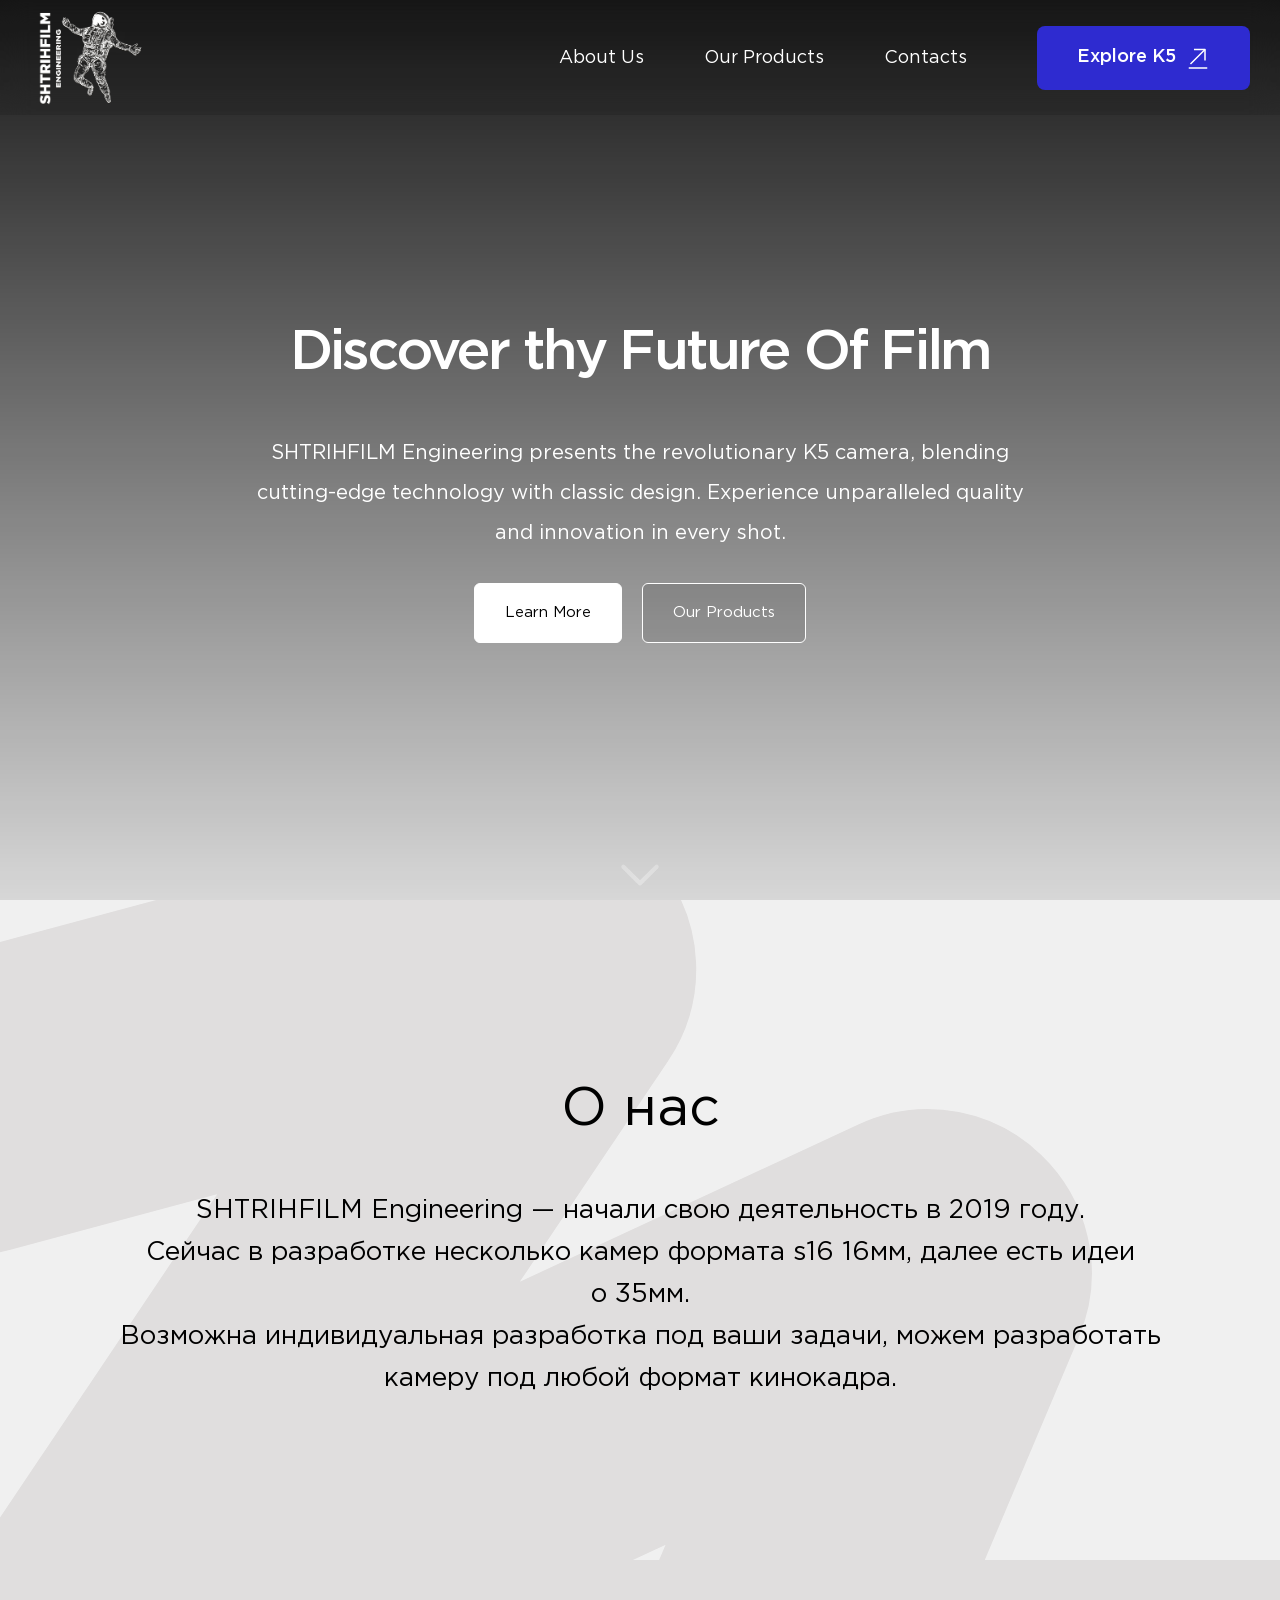
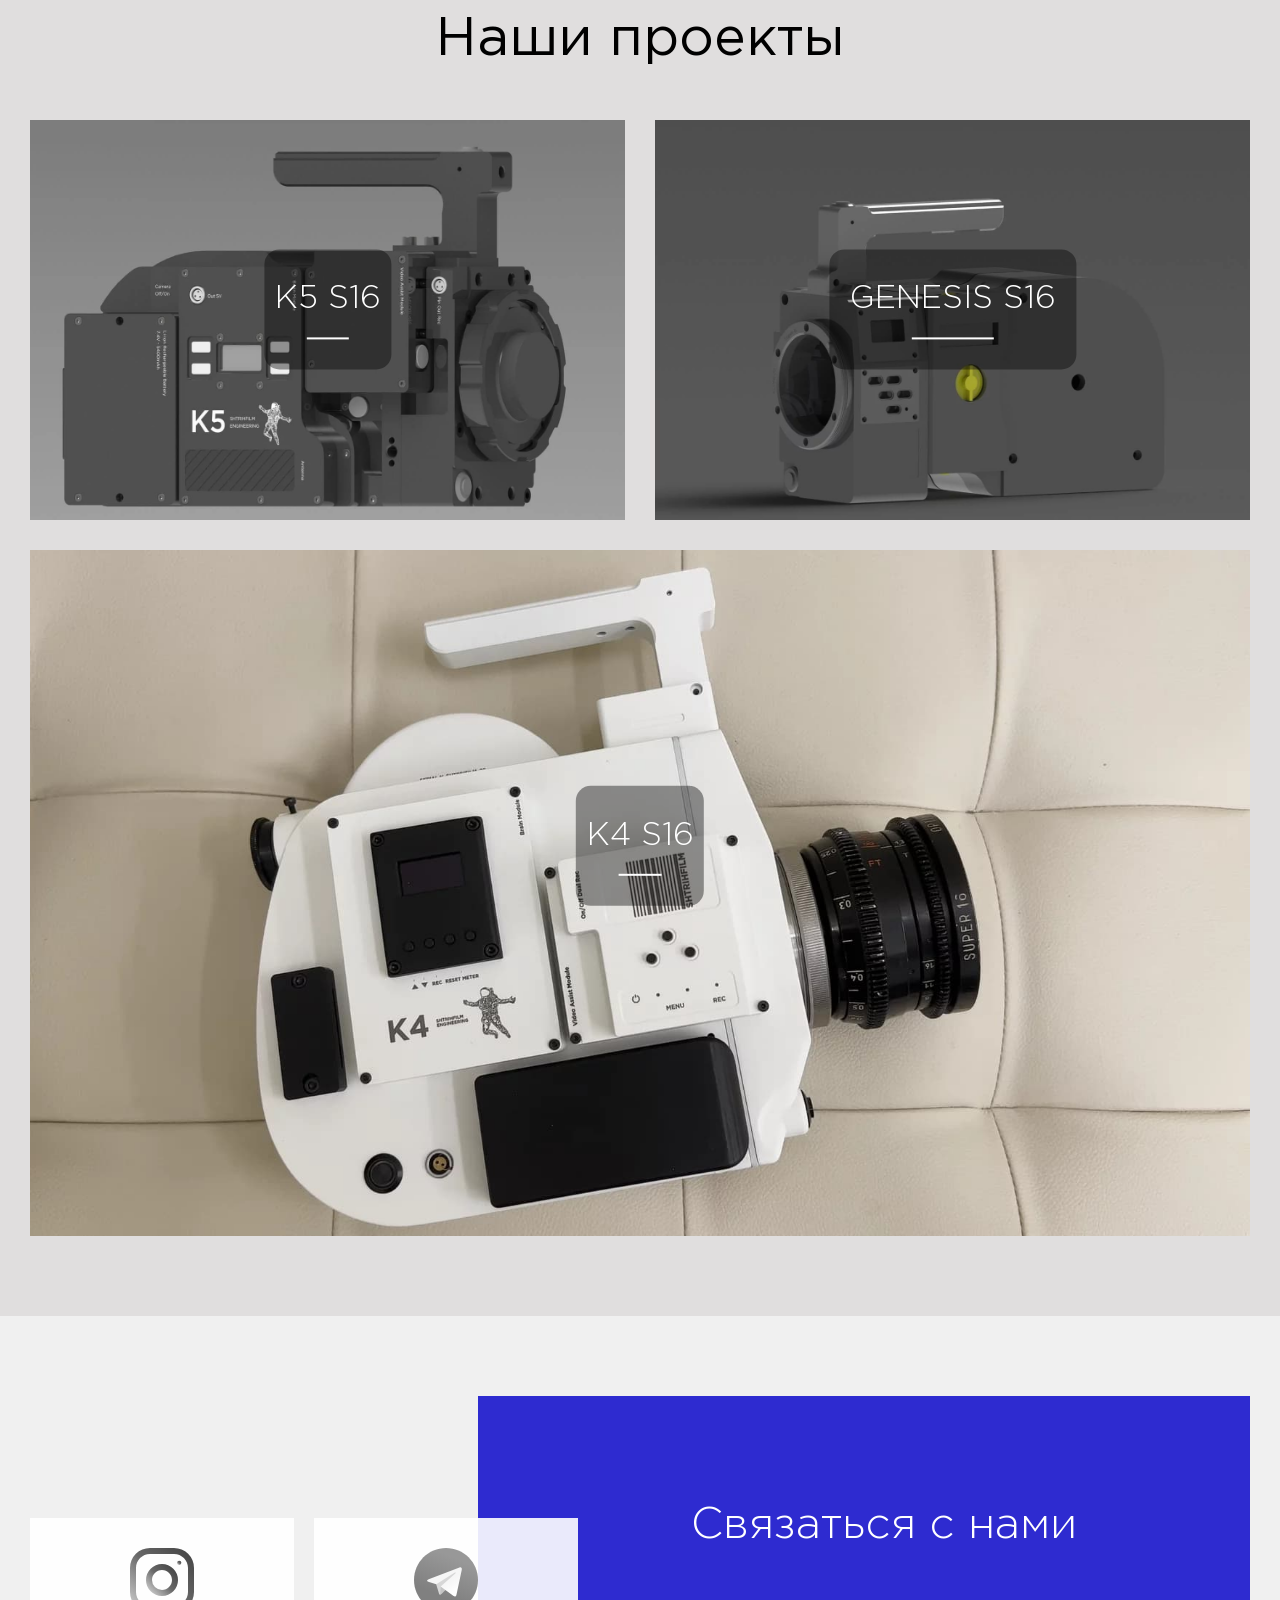
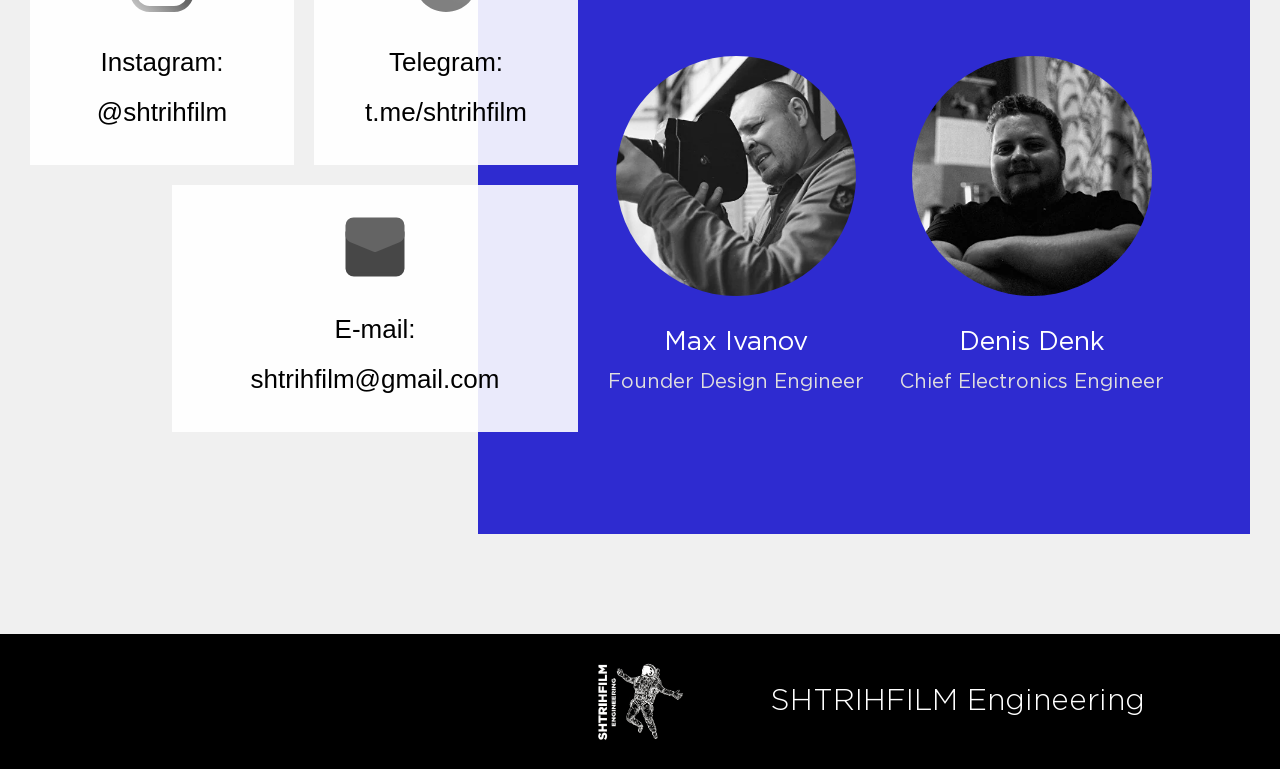
==== commit 57c475bf: "Update index.html" ====
--- a/index.html
+++ b/index.html
@@ -83,7 +83,7 @@
         </svg>
       </a>
     </section>
-    <!-- <section class="about" id="about">
+    <section class="about" id="about">
       <div class="container">
         <div class="about__wrapper">
           <h2 class="about__title">О нас</h2>
@@ -269,7 +269,7 @@
           </div>
         </div>
       </div>
-    </section> -->
+    </section>
     <!-- <div class="modal">
       <button class="modal__close" type="button">
         <span class="modal__close-line"></span>
--- a/css/style.css
+++ b/css/style.css
@@ -1161,7 +1161,8 @@
 }
 @media (max-width: 1023px) {
   .hero__down-icon {
-    display: none;
+    width: 32px;
+    height: 32px;
   }
 }
 
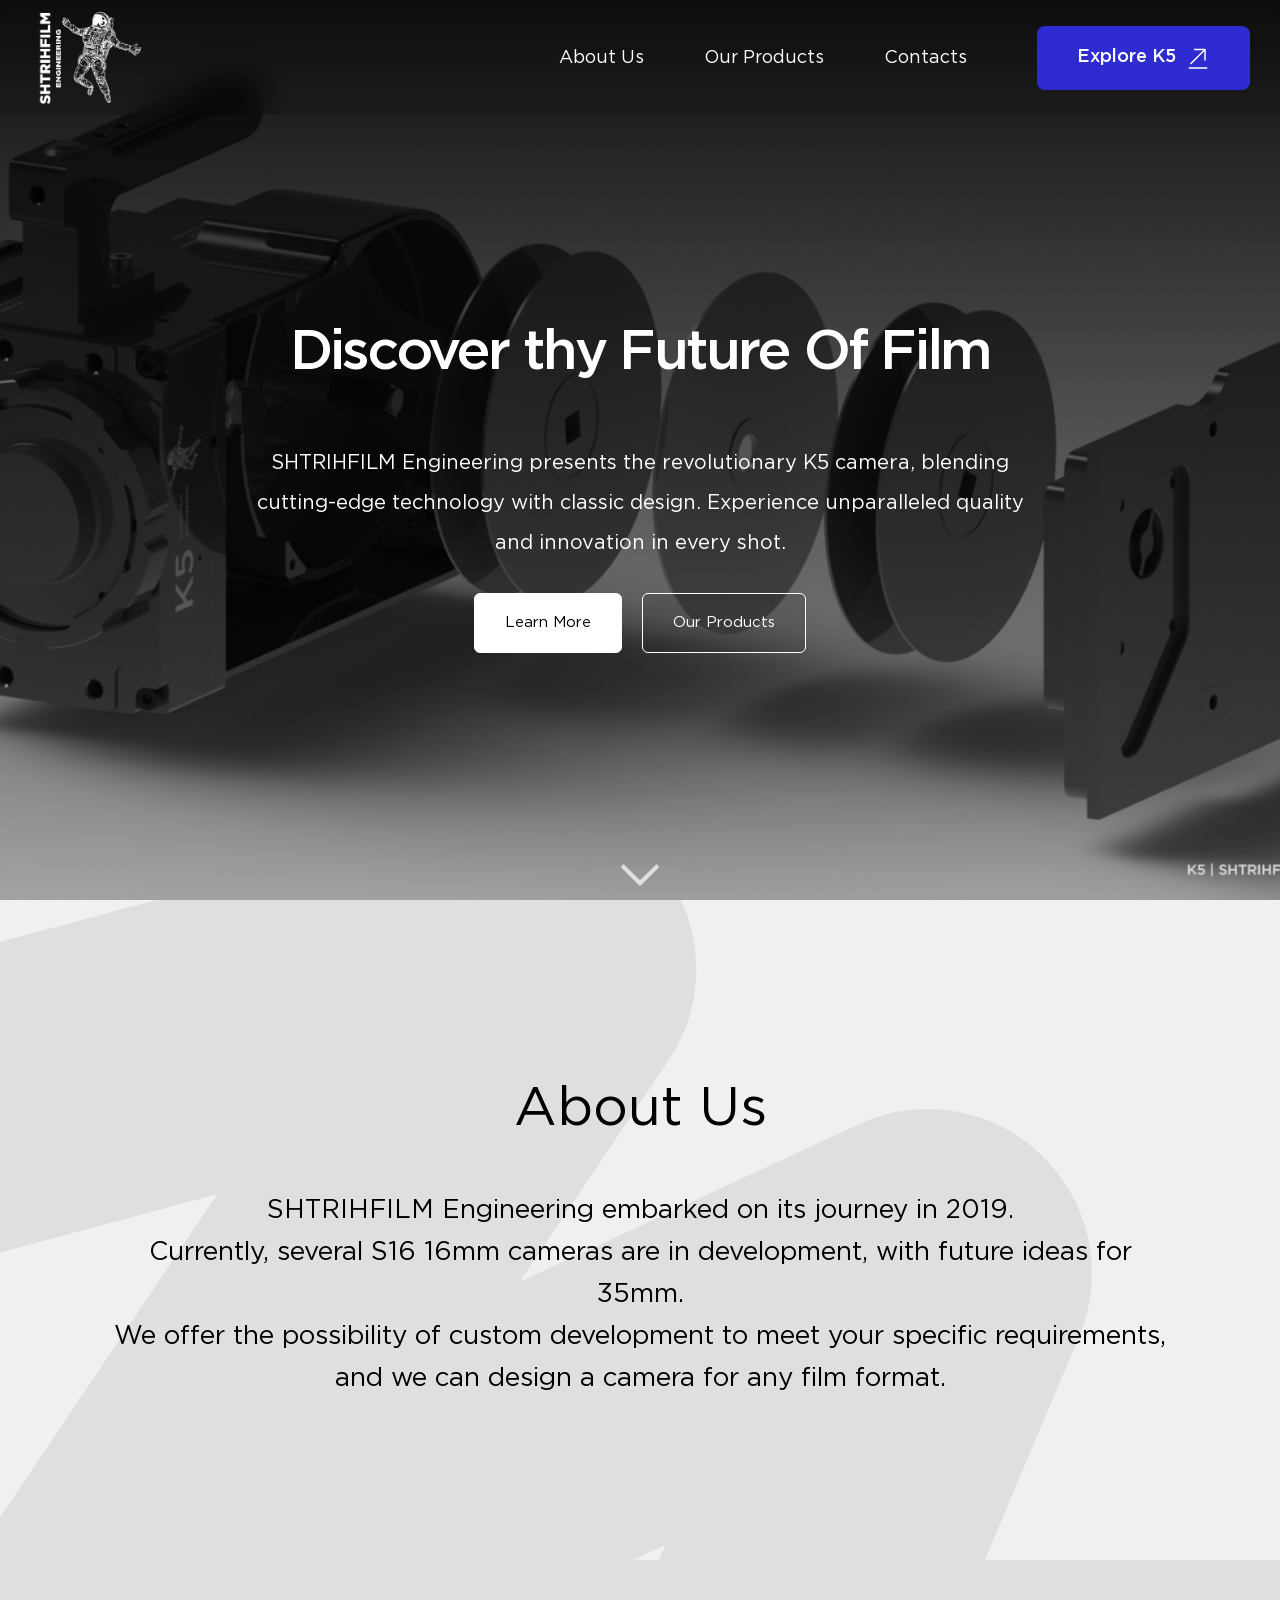
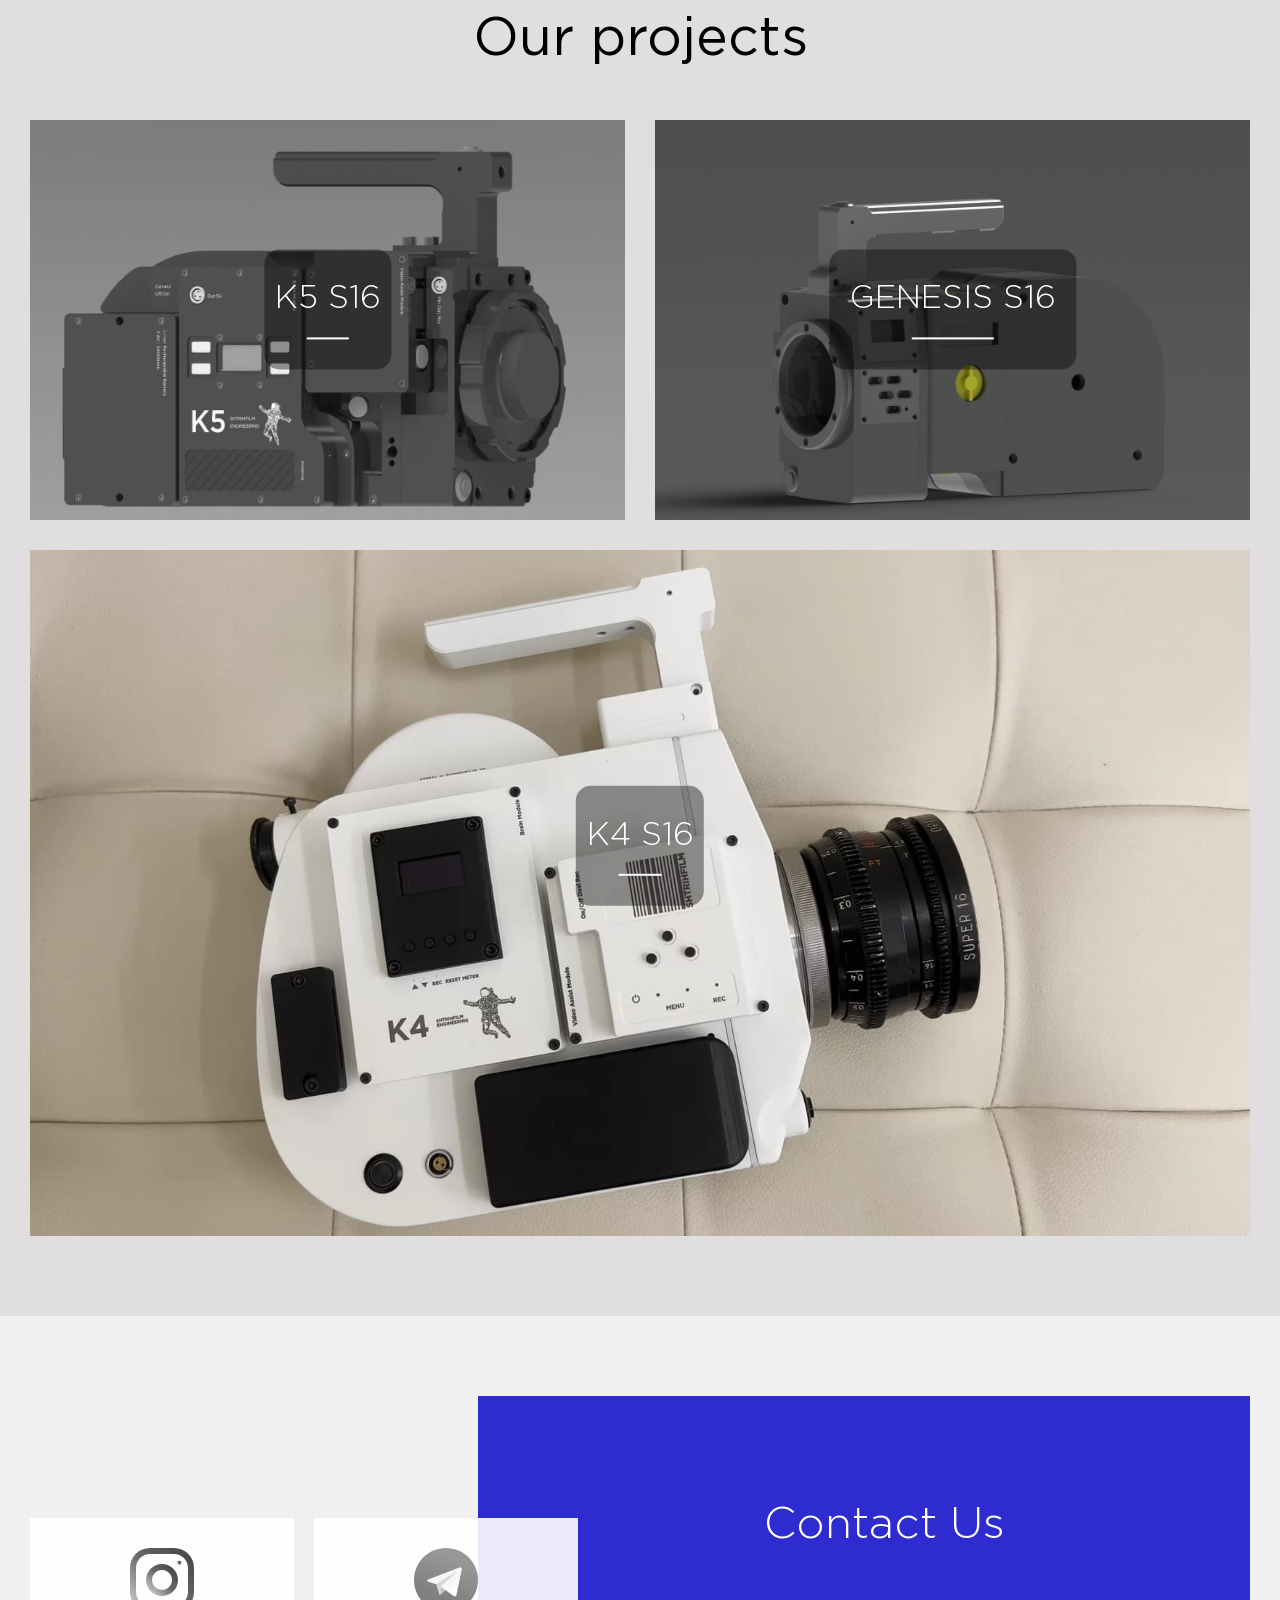
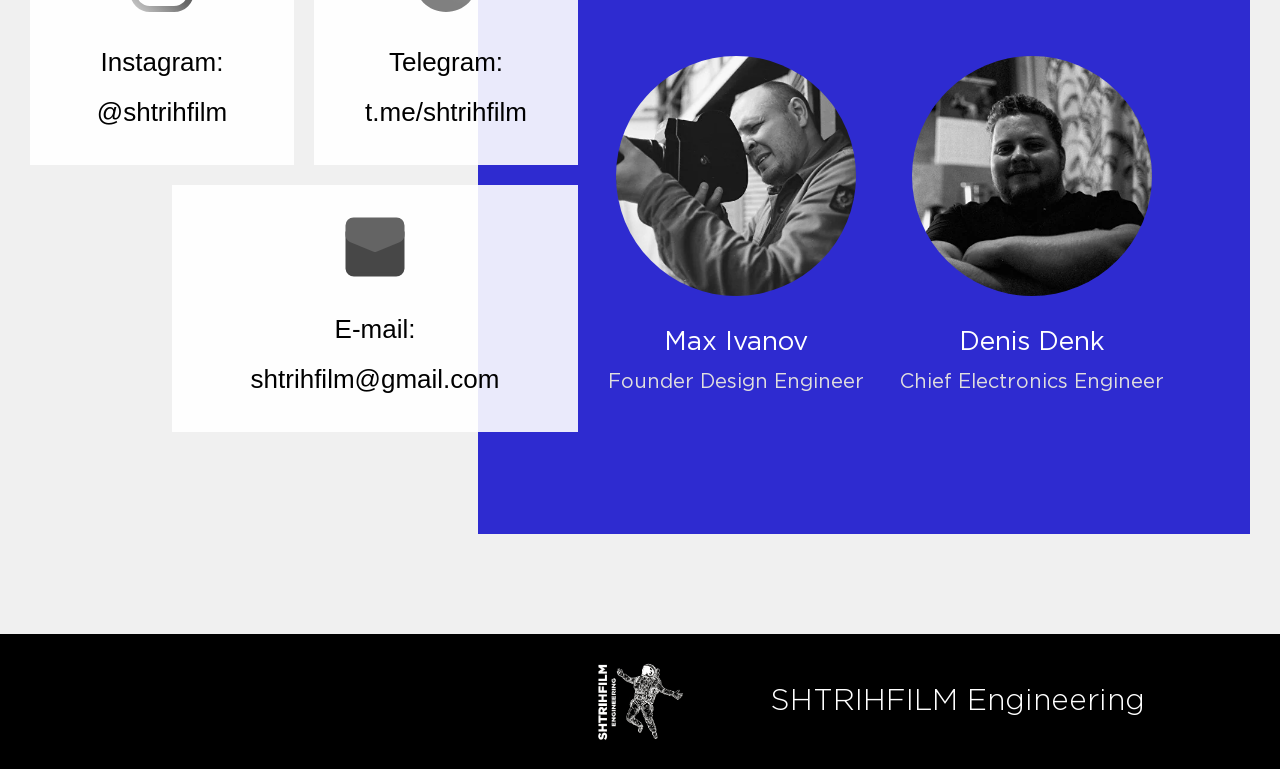
==== commit 7bfa0167: "demo" ====
--- a/index.html
+++ b/index.html
@@ -1,5 +1,5 @@
 <!DOCTYPE html>
-<html lang="ru">
+<html lang="en">
 
 <head>
   <meta charset="UTF-8">
@@ -86,14 +86,13 @@
     <section class="about" id="about">
       <div class="container">
         <div class="about__wrapper">
-          <h2 class="about__title">О нас</h2>
+          <h2 class="about__title">About Us</h2>
           <p class="about__text">
             <span>
-              SHTRIHFILM Engineering&nbsp;&mdash; начали свою деятельность в&nbsp;2019&nbsp;году.
+              SHTRIHFILM Engineering embarked on&nbsp;its journey in&nbsp;2019.
             </span>
-            <span>Сейчас в&nbsp;разработке несколько камер формата s16 16мм, далее есть идеи о&nbsp;35мм.</span>
-            <span>Возможна индивидуальная разработка под ваши задачи, можем разработать камеру под любой формат
-              кинокадра.</span>
+            <span>Currently, several S16 16mm cameras are in&nbsp;development, with future ideas for 35mm.</span>
+            <span>We&nbsp;offer the possibility of&nbsp;custom development to&nbsp;meet your specific requirements, and we&nbsp;can design a&nbsp;camera for any film format.</span>
           </p>
           <svg class="about__decor about__decor--desktop" width="1272" height="1383" viewBox="0 0 1272 1383" fill="none"
             xmlns="http://www.w3.org/2000/svg">
@@ -119,7 +118,7 @@
     <section class="projects" id="projects">
       <div class="container">
         <div class="projects__wrapper">
-          <h2 class="projects__title">Наши проекты</h2>
+          <h2 class="projects__title">Our projects</h2>
           <ul class="projects__list">
             <li class="projects__item">
               <a class="project-card" href="javascript:void" data-modal-id="#k5s16">
@@ -127,10 +126,9 @@
                   height="945">
                 <div class="project-card__content">
                   <h3 class="project-card__name">k5 s16</h3>
-                  <p class="project-card__text">Камера K5&nbsp;S16, компактная камера 200&nbsp;FT, быстро заменяемый
-                    Videoassist</p>
+                  <p class="project-card__text">The K5&nbsp;S16 camera is&nbsp;a&nbsp;compact 200&nbsp;FT camera with a&nbsp;quickly interchangeable Video Assist.</p>
                 </div>
-                <span class="project-card__more">Подробнее</span>
+                <span class="project-card__more">Explore</span>
               </a>
             </li>
             <li class="projects__item">
@@ -139,11 +137,10 @@
                   height="945">
                 <div class="project-card__content">
                   <h3 class="project-card__name">GENESIS S16</h3>
-                  <p class="project-card__text">Камера Genesis S16&nbsp;со встроенным CMOS&nbsp;1&Prime; сенсором,
-                    200&nbsp;FT COAXIAL MAGAZINE</p>
+                  <p class="project-card__text">The Genesis S16 camera features a&nbsp;built-in 1&Prime; CMOS sensor and a&nbsp;200&nbsp;FT coaxial magazine.</p>
                 </div>
                 <div class="project-card__more">
-                  <span>В разработке</span>
+                  <span>In development</span>
                   <div id="spinningSquaresG">
                     <div id="spinningSquaresG_1" class="spinningSquaresG"></div>
                     <div id="spinningSquaresG_2" class="spinningSquaresG"></div>
@@ -163,13 +160,13 @@
                 <div class="project-card__content">
                   <h3 class="project-card__name">k4 s16</h3>
                   <p class="project-card__text">
-                    <span>Камера K4&nbsp;S16&nbsp;&mdash; Глубокая модернизация камеры Красногорск&nbsp;3.</span>
-                    <span>Стабилизированные скорости от&nbsp;1-50&nbsp;к/с</span>
-                    <span>Видоискатель super16, новая рамка super16</span>
-                    <span>Wi-Fi управление старт-стоп, счетчик метража, выбор скорости</span>
+                    <span>The K4&nbsp;S16 camera is&nbsp;a&nbsp;comprehensive upgrade of&nbsp;the Krasnogorsk 3&nbsp;camera.</span>
+                    <span>Stabilized speeds ranging from 1&nbsp;to&nbsp;50&nbsp;fps.</span>
+                    <span>Super16&nbsp;viewfinder, new Super16&nbsp;frame.</span>
+                    <span>Wi-Fi control for start-stop functionality, footage counter, and speed selection.</span>
                   </p>
                 </div>
-                <span class="project-card__more">Подробнее</span>
+                <span class="project-card__more">Explore</span>
               </a>
             </li>
           </ul>
@@ -255,7 +252,7 @@
             </li>
           </ul>
           <div class="contacts__content">
-            <h2 class="contacts__title">Связаться с нами</h2>
+            <h2 class="contacts__title">Contact Us</h2>
             <div class="contacts__cell">
               <img class="contacts__img" src="images/contacts/max-ivanov.jpg" alt="max-ivanov" width="400" height="400">
               <span class="contacts__name">Max Ivanov</span>
--- a/css/style.css
+++ b/css/style.css
@@ -840,10 +840,15 @@
 @media (max-width: 1023px) {
   .hero {
     padding: 0;
-    min-height: auto;
+    min-height: calc(100vh - 75px);
     -webkit-animation: none;
             animation: none;
     background-color: black;
+  }
+}
+@media (max-width: 767px) {
+  .hero {
+    min-height: auto;
   }
 }
 .hero::before {
@@ -855,11 +860,13 @@
 }
 @media (max-width: 1023px) {
   .hero::before {
-    content: unset;
-  }
-}
-.hero__picture {
-  position: relative;
+    content: none;
+  }
+}
+@media (max-width: 1023px) {
+  .hero__picture {
+    position: relative;
+  }
 }
 @media (max-width: 1023px) {
   .hero__picture::before {
@@ -871,6 +878,11 @@
     z-index: 2;
   }
 }
+@media (max-width: 767px) {
+  .hero__picture::before {
+    content: none;
+  }
+}
 .hero__img {
   position: absolute;
   top: 0;
@@ -878,6 +890,8 @@
   width: 100%;
   height: 100%;
   z-index: -1;
+  -webkit-transform-origin: bottom center;
+          transform-origin: bottom center;
 }
 @media (max-width: 1023px) {
   .hero__img {
@@ -913,6 +927,8 @@
   .hero__main {
     margin: 0;
     padding: 10px 10px 50px;
+    -webkit-box-shadow: 0 -10px 10px 10px black;
+            box-shadow: 0 -10px 10px 10px black;
   }
 }
 .hero__content {
@@ -937,9 +953,9 @@
 @media (max-width: 1023px) {
   .hero__content {
     padding: 0;
-    -webkit-box-pack: end;
-        -ms-flex-pack: end;
-            justify-content: flex-end;
+    -webkit-box-pack: center;
+        -ms-flex-pack: center;
+            justify-content: center;
   }
 }
 .hero__title {
@@ -947,7 +963,7 @@
   padding: 0 0 20px;
   font-weight: 500;
   font-size: 56px;
-  line-height: 60px;
+  line-height: 80px;
   color: #ffffff;
   text-align: center;
   letter-spacing: -0.05em;
@@ -960,7 +976,7 @@
 @media (max-width: 1023px) {
   .hero__title {
     font-size: 36px;
-    line-height: 40px;
+    line-height: 60px;
     -webkit-animation: fadeInUp ease-out 0.8s forwards;
             animation: fadeInUp ease-out 0.8s forwards;
   }
@@ -968,7 +984,7 @@
 @media (max-width: 767px) {
   .hero__title {
     font-size: 24px;
-    line-height: 26px;
+    line-height: 40px;
     padding: 0 0 10px;
   }
 }
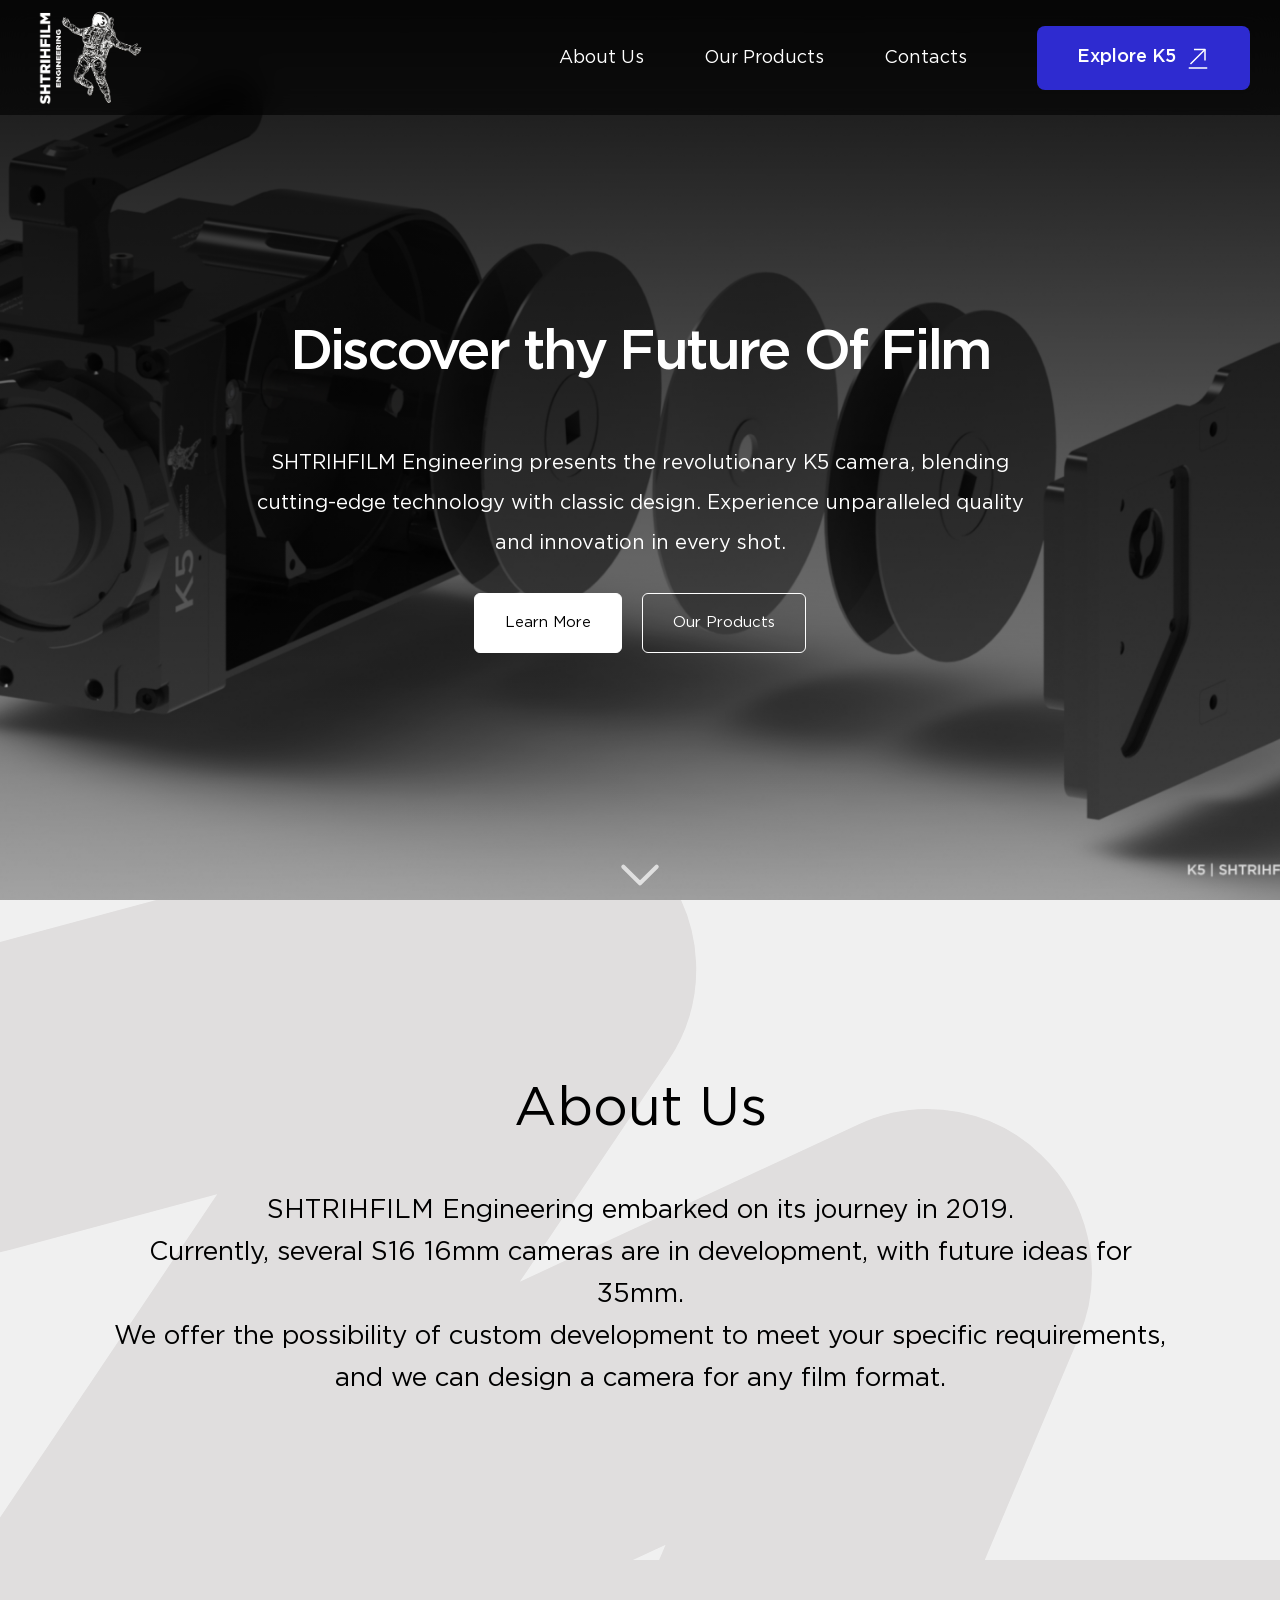
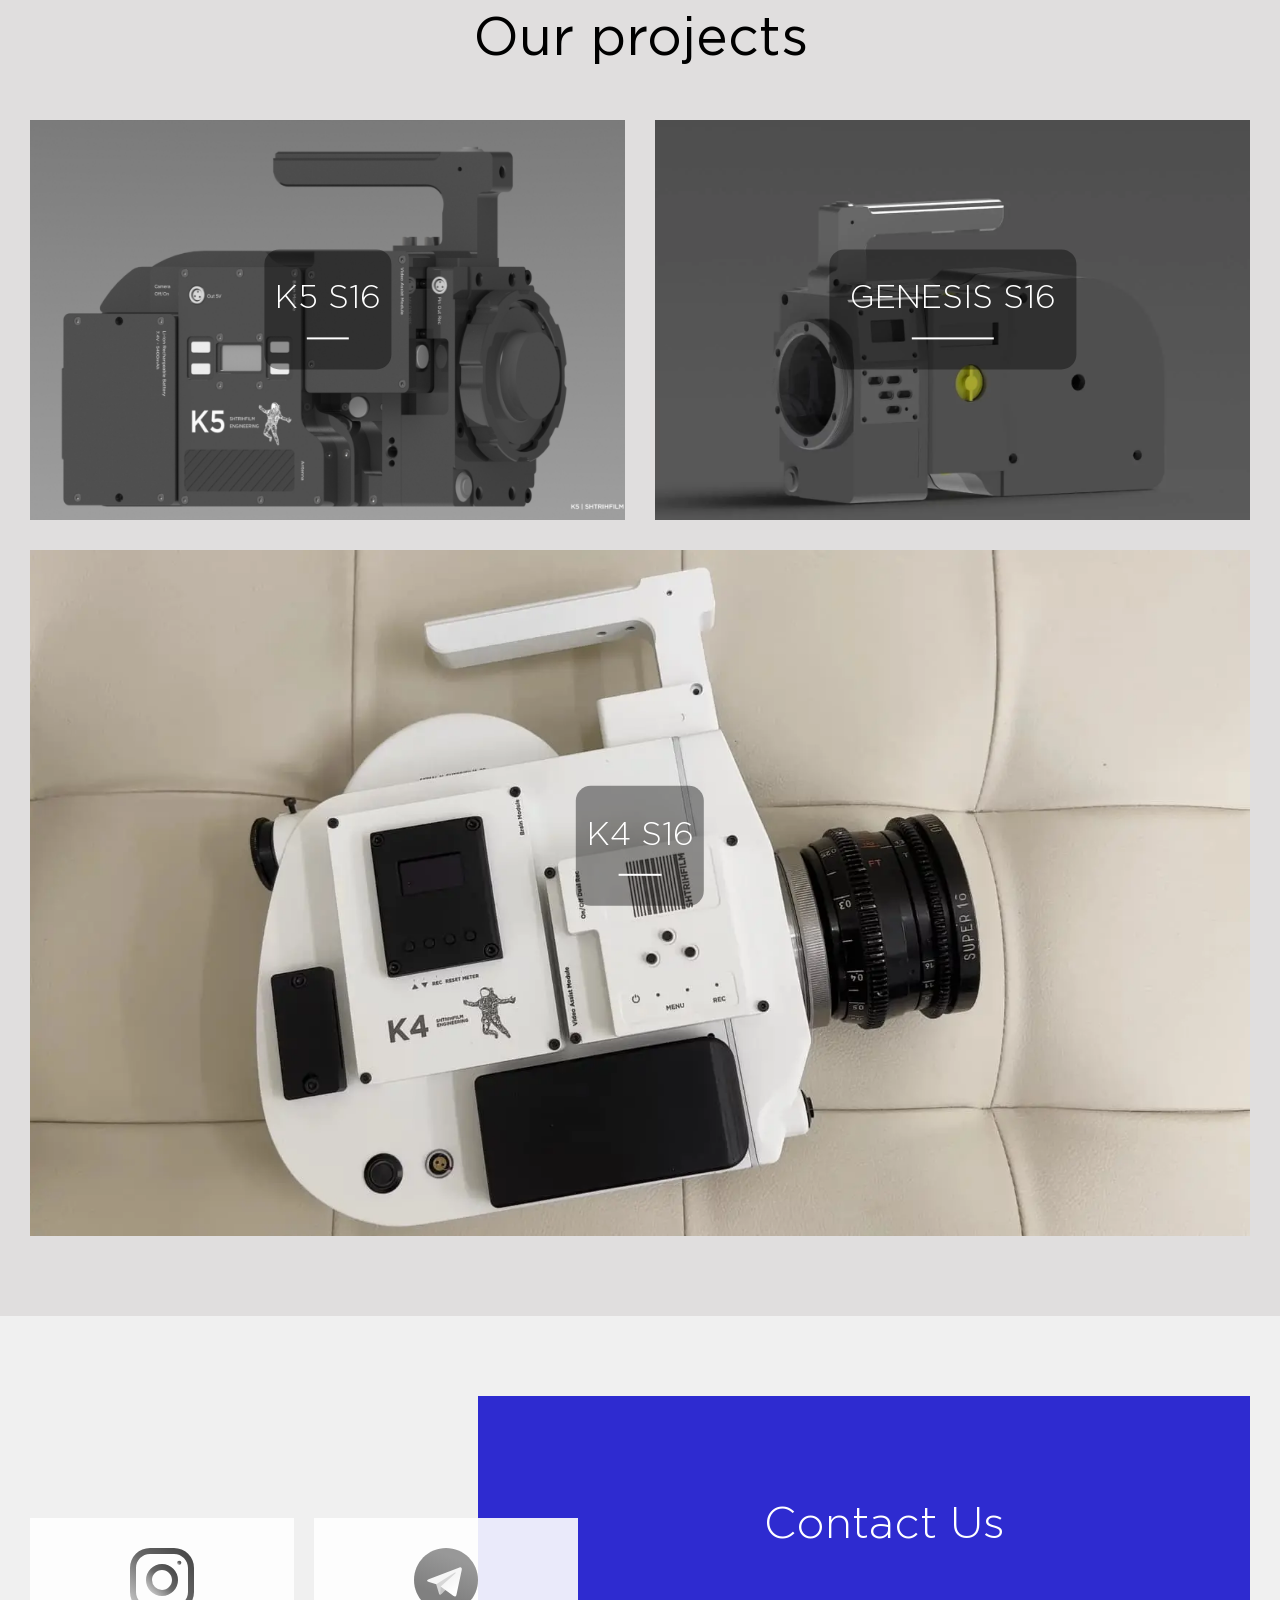
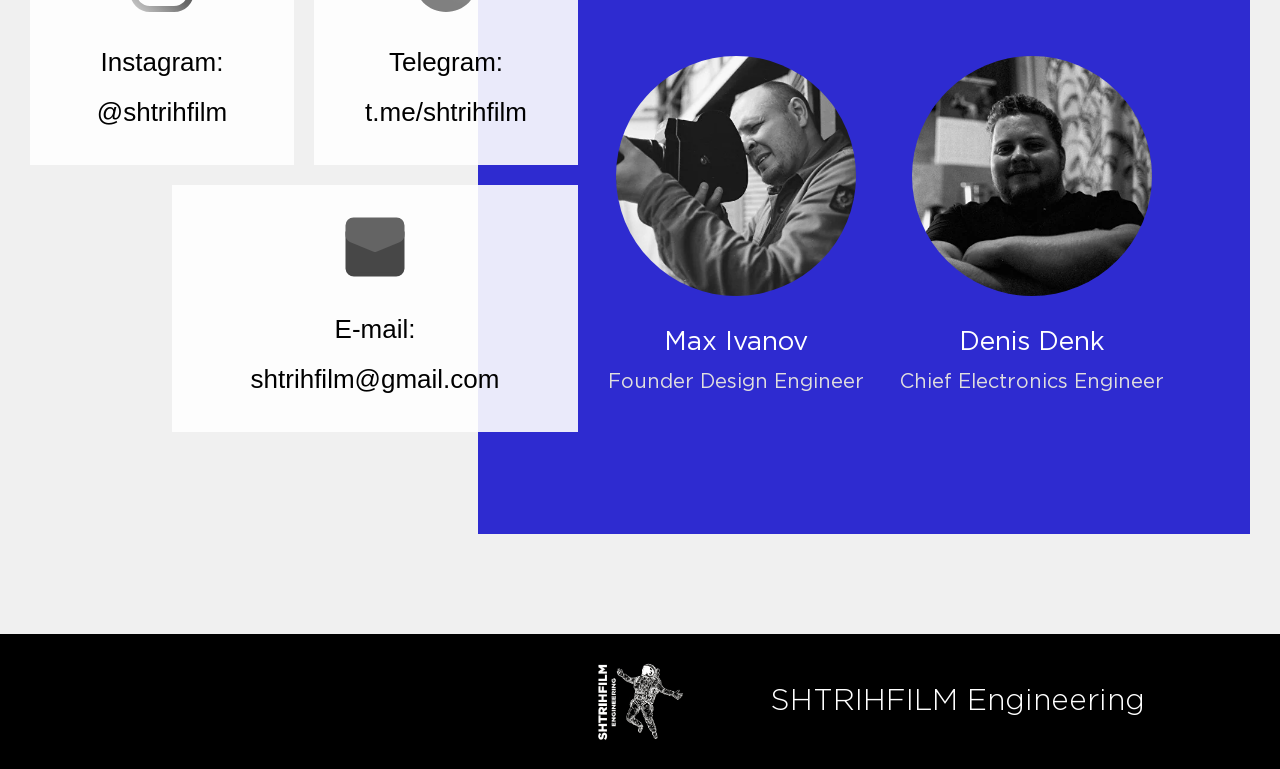
==== commit e532965c: "demo" ====
--- a/index.html
+++ b/index.html
@@ -50,10 +50,10 @@
   <main>
     <section class="hero">
       <picture class="hero__picture">
-        <source type="image/webp" media="(max-width: 1023px)" srcset="images/bg/img-k5s16-desktop.webp">
-        <source type="image/webp" srcset="images/bg/img-k5s16-desktop.webp">
-        <source media="(max-width: 1023px)" srcset="images/bg/img-k5s16-desktop.jpg">
-        <img class="hero__img" src="images/bg/img-k5s16-desktop.jpg" alt="k5s16" width="3508" height="1970">
+        <source type="image/webp" media="(max-width: 1023px)" srcset="images/k5s16/webp/mobile/5.webp">
+        <source type="image/webp" srcset="images/k5s16/webp/5.webp">
+        <source media="(max-width: 1023px)" srcset="images/k5s16/jpg/mobile/5.jpg">
+        <img class="hero__img" src="images/k5s16/jpg/5.jpg" alt="k5s16" width="3508" height="1970">
       </picture>
       <div class="hero__main">
         <div class="hero__content">
@@ -122,8 +122,12 @@
           <ul class="projects__list">
             <li class="projects__item">
               <a class="project-card" href="javascript:void" data-modal-id="#k5s16">
-                <img class="project-card__img" src="images/k5s16/img-k5s16-18.jpg" alt="k5s16" width="1680"
-                  height="945">
+                <picture>
+                  <source type="image/webp" media="(max-width: 1023px)" srcset="images/k5s16/webp/mobile/3.webp">
+                  <source type="image/webp" srcset="images/k5s16/webp/3.webp">
+                  <source media="(max-width: 1023px)" srcset="images/k5s16/jpg/mobile/3.jpg">
+                  <img class="project-card__img" src="images/k5s16/jpg/3.jpg" alt="k5s16" width="3508" height="1970">
+                </picture>
                 <div class="project-card__content">
                   <h3 class="project-card__name">k5 s16</h3>
                   <p class="project-card__text">The K5&nbsp;S16 camera is&nbsp;a&nbsp;compact 200&nbsp;FT camera with a&nbsp;quickly interchangeable Video Assist.</p>
@@ -133,8 +137,12 @@
             </li>
             <li class="projects__item">
               <a class="project-card" href="javascript:void" data-modal-id="#genesiss16">
-                <img class="project-card__img" src="images/genesis-gen1/img-genesis.jpg" alt="genesiss16" width="1680"
-                  height="945">
+                <picture>
+                  <source type="image/webp" media="(max-width: 767px)" srcset="images/genesis-gen1/img-genesis-mobile.webp">
+                  <source type="image/webp" srcset="images/genesis-gen1/img-genesis.webp">
+                  <source media="(max-width: 767px)" srcset="images/genesis-gen1/img-genesis-mobile.jpg">
+                  <img class="project-card__img" src="images/genesis-gen1/img-genesis.jpg" alt="genesis-gen1" width="1680" height="945">
+                </picture>
                 <div class="project-card__content">
                   <h3 class="project-card__name">GENESIS S16</h3>
                   <p class="project-card__text">The Genesis S16 camera features a&nbsp;built-in 1&Prime; CMOS sensor and a&nbsp;200&nbsp;FT coaxial magazine.</p>
@@ -156,7 +164,12 @@
             </li>
             <li class="projects__item">
               <a class="project-card" href="javascript:void" data-modal-id="#k4s16">
-                <img class="project-card__img" src="images/k4s16/img-k4s16.jpg" alt="k5s16" width="1680" height="945">
+                <picture>
+                  <source type="image/webp" media="(max-width: 767px)" srcset="images/k4s16/img-k4s16-mobile.webp">
+                  <source type="image/webp" srcset="images/k4s16/img-k4s16.webp">
+                  <source media="(max-width: 767px)" srcset="images/k4s16/img-k4s16-mobile.jpg">
+                  <img class="project-card__img" src="images/k4s16/img-k4s16.jpg" alt="k4s16" width="1680" height="945">
+                </picture>
                 <div class="project-card__content">
                   <h3 class="project-card__name">k4 s16</h3>
                   <p class="project-card__text">
--- a/css/style.css
+++ b/css/style.css
@@ -435,7 +435,7 @@
   top: 0;
   left: 0;
   width: 100%;
-  background-color: rgba(0, 0, 0, 0.1);
+  background-color: rgba(0, 0, 0, 0.6);
   -webkit-backdrop-filter: blur(15px);
           backdrop-filter: blur(15px);
   z-index: 10;
@@ -836,6 +836,7 @@
   -webkit-animation: blur linear 0.8s forwards;
           animation: blur linear 0.8s forwards;
   position: relative;
+  overflow: hidden;
 }
 @media (max-width: 1023px) {
   .hero {
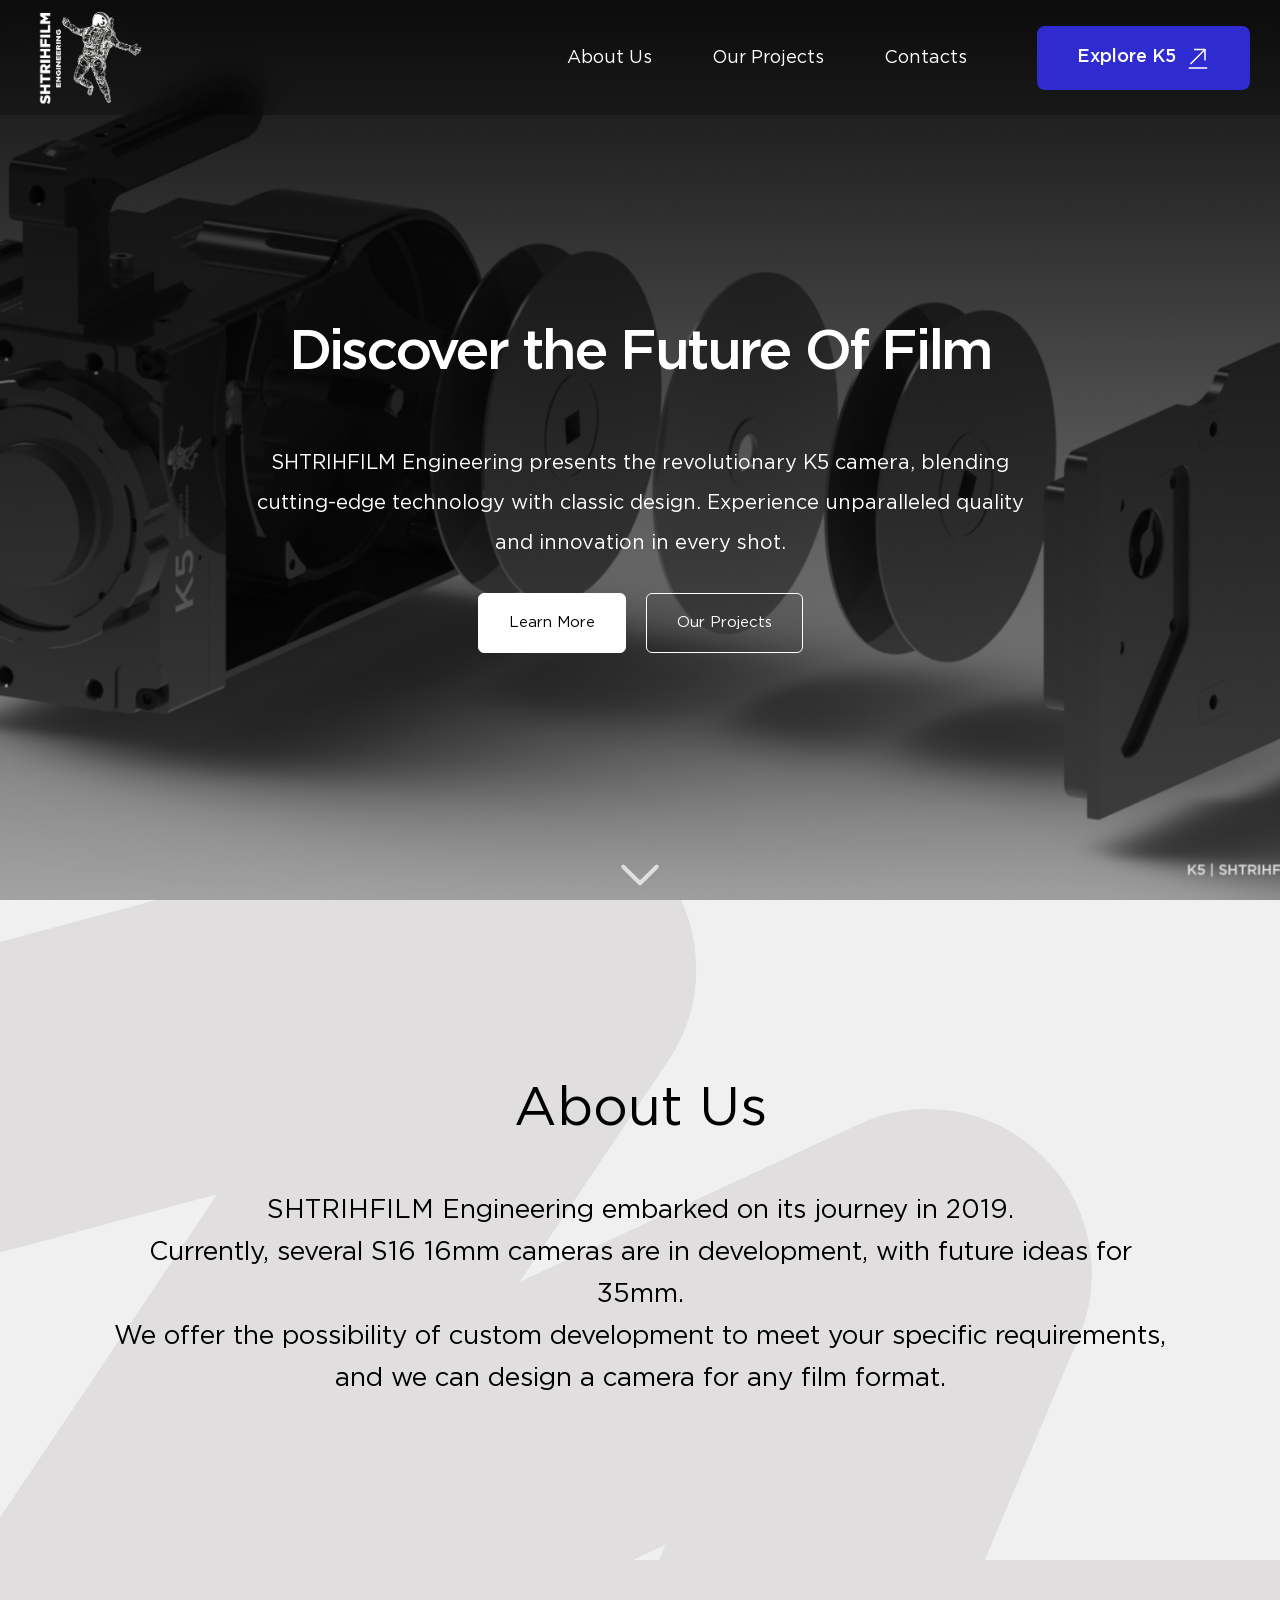
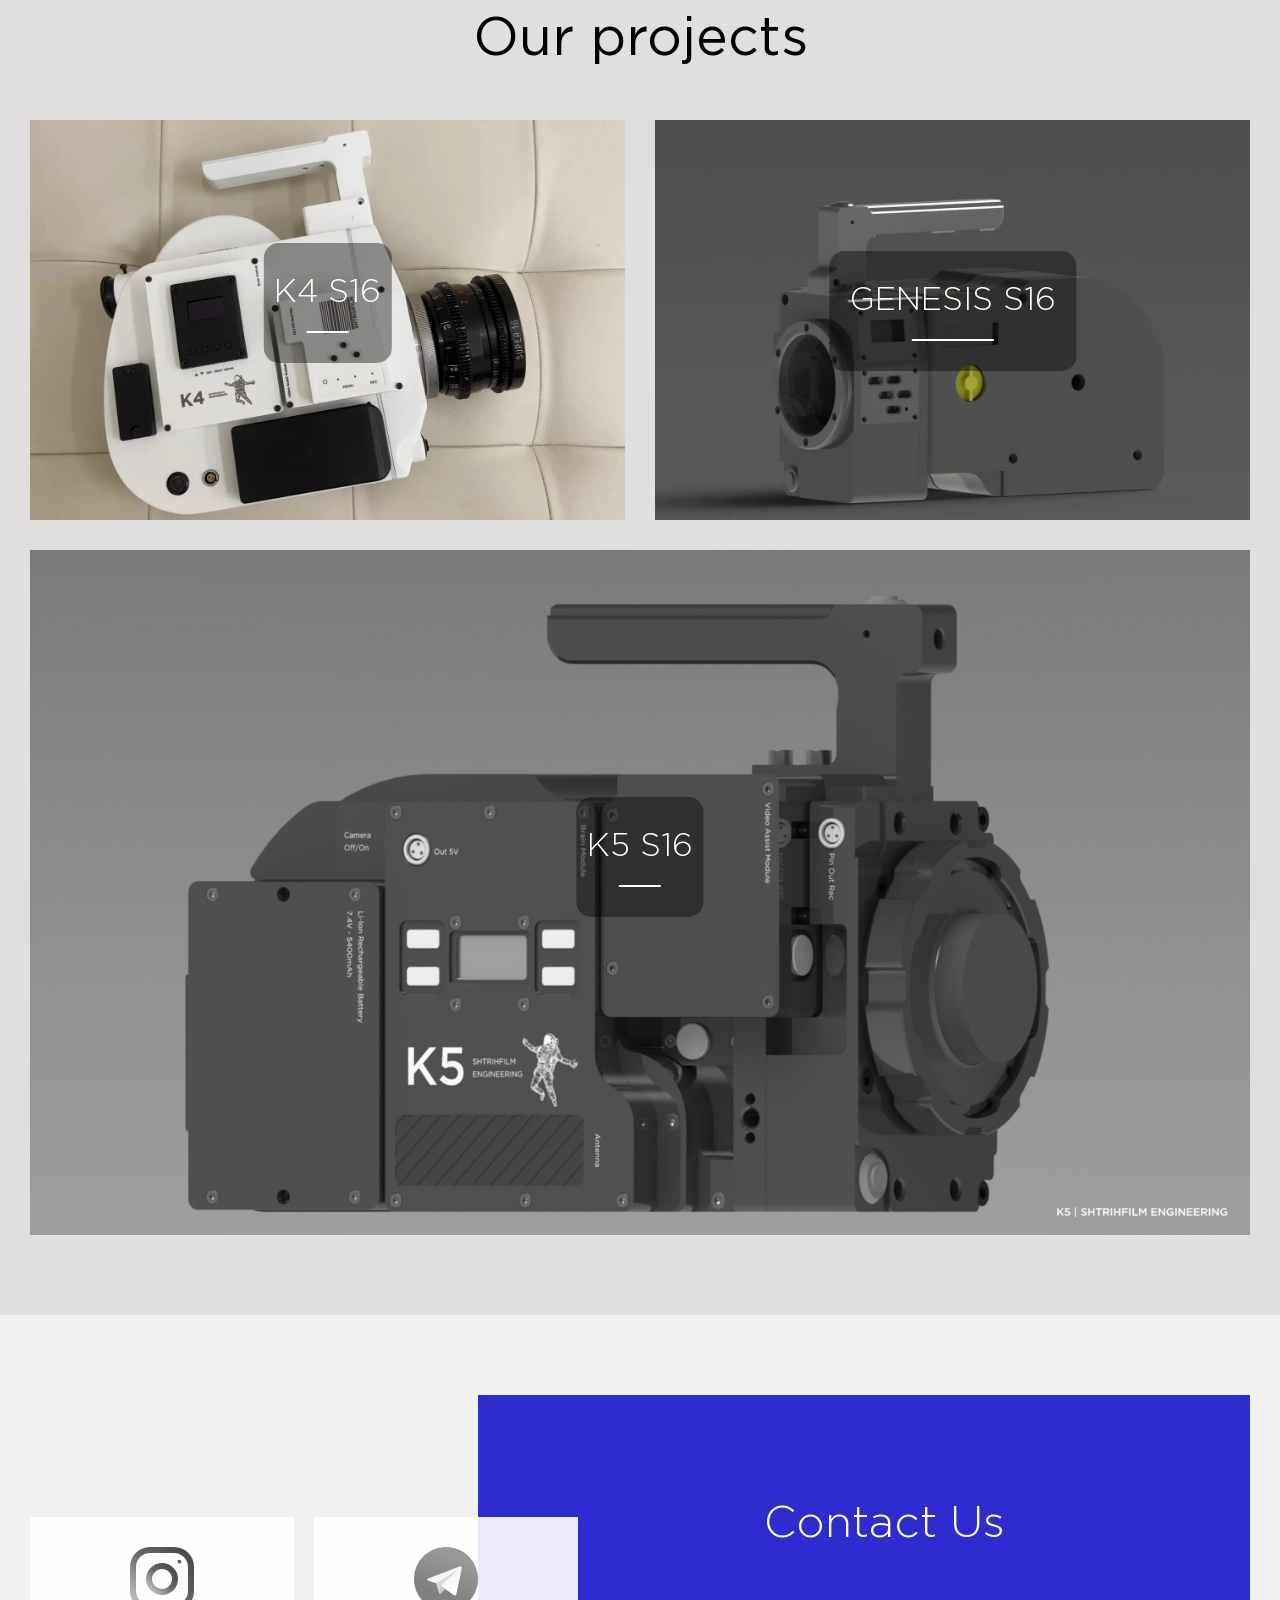
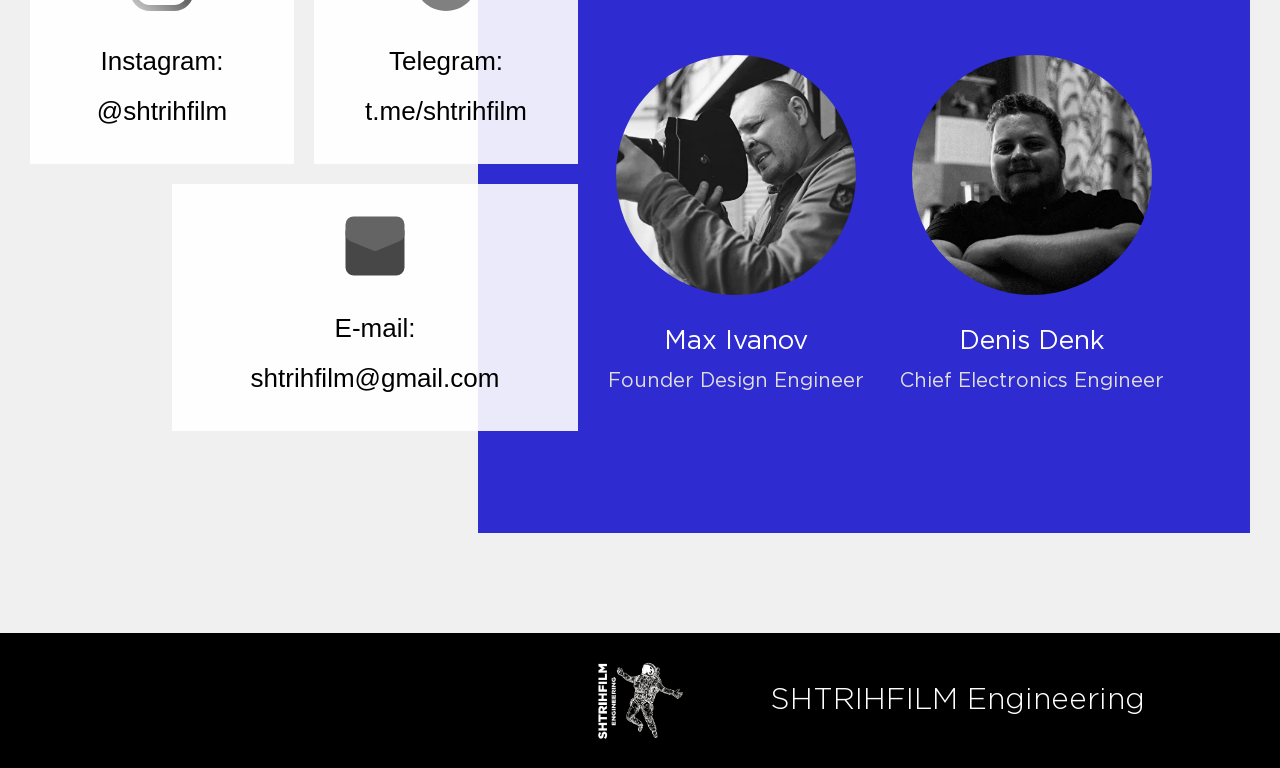
==== commit b886d36e: "update 2.0" ====
--- a/index.html
+++ b/index.html
@@ -26,7 +26,7 @@
         </a>
         <div class="header__nav">
           <a class="header__link" href="#about">About Us</a>
-          <a class="header__link" href="#projects">Our Products</a>
+          <a class="header__link" href="#projects">Our Projects</a>
           <a class="header__link" href="#contacts">Contacts</a>
         </div>
         <button class="header__burger burger" type="button">
@@ -57,7 +57,7 @@
       </picture>
       <div class="hero__main">
         <div class="hero__content">
-          <h1 class="hero__title">Discover thу
+          <h1 class="hero__title">Discover the
             <span class="hero__title-cell">Future
               <svg class="hero__title-icon" xmlns="http://www.w3.org/2000/svg" viewBox="0 0 500 150"
                 preserveAspectRatio="none">
@@ -72,7 +72,7 @@
             shot.</span>
           <div class="hero__user">
             <a class="hero__link hero__link--accent" href="#about">Learn More</a>
-            <a class="hero__link" href="#projects">Our Products</a>
+            <a class="hero__link" href="#projects">Our Projects</a>
           </div>
         </div>
         <!-- <a class="hero__btn" href="#contacts">Связаться с&nbsp;нами</a> -->
@@ -86,13 +86,14 @@
     <section class="about" id="about">
       <div class="container">
         <div class="about__wrapper">
-          <h2 class="about__title">About Us</h2>
+          <h2 class="about__title animated">About Us</h2>
           <p class="about__text">
-            <span>
+            <span class="animated">
               SHTRIHFILM Engineering embarked on&nbsp;its journey in&nbsp;2019.
             </span>
-            <span>Currently, several S16 16mm cameras are in&nbsp;development, with future ideas for 35mm.</span>
-            <span>We&nbsp;offer the possibility of&nbsp;custom development to&nbsp;meet your specific requirements, and we&nbsp;can design a&nbsp;camera for any film format.</span>
+            <span class="animated">Currently, several S16 16mm cameras are in&nbsp;development, with future ideas for 35mm.</span>
+            <span class="animated">We&nbsp;offer the possibility of&nbsp;custom development to&nbsp;meet your specific requirements, and
+              we&nbsp;can design a&nbsp;camera for any film format.</span>
           </p>
           <svg class="about__decor about__decor--desktop" width="1272" height="1383" viewBox="0 0 1272 1383" fill="none"
             xmlns="http://www.w3.org/2000/svg">
@@ -118,34 +119,43 @@
     <section class="projects" id="projects">
       <div class="container">
         <div class="projects__wrapper">
-          <h2 class="projects__title">Our projects</h2>
+          <h2 class="projects__title animated">Our projects</h2>
           <ul class="projects__list">
-            <li class="projects__item">
-              <a class="project-card" href="javascript:void" data-modal-id="#k5s16">
+            <li class="projects__item animated">
+              <a class="project-card" href="k4s16.html">
                 <picture>
-                  <source type="image/webp" media="(max-width: 1023px)" srcset="images/k5s16/webp/mobile/3.webp">
-                  <source type="image/webp" srcset="images/k5s16/webp/3.webp">
-                  <source media="(max-width: 1023px)" srcset="images/k5s16/jpg/mobile/3.jpg">
-                  <img class="project-card__img" src="images/k5s16/jpg/3.jpg" alt="k5s16" width="3508" height="1970">
+                  <source type="image/webp" media="(max-width: 767px)" srcset="images/k4s16/img-k4s16-mobile.webp">
+                  <source type="image/webp" srcset="images/k4s16/img-k4s16.webp">
+                  <source media="(max-width: 767px)" srcset="images/k4s16/img-k4s16-mobile.jpg">
+                  <img class="project-card__img" src="images/k4s16/img-k4s16.jpg" alt="k4s16" width="1680" height="945">
                 </picture>
                 <div class="project-card__content">
-                  <h3 class="project-card__name">k5 s16</h3>
-                  <p class="project-card__text">The K5&nbsp;S16 camera is&nbsp;a&nbsp;compact 200&nbsp;FT camera with a&nbsp;quickly interchangeable Video Assist.</p>
+                  <h3 class="project-card__name">k4 s16</h3>
+                  <p class="project-card__text">
+                    <span>The K4&nbsp;S16 camera is&nbsp;a&nbsp;comprehensive upgrade of&nbsp;the Krasnogorsk
+                      3&nbsp;camera.</span>
+                    <span>Stabilized speeds ranging from 1&nbsp;to&nbsp;50&nbsp;fps.</span>
+                    <span>Super16&nbsp;viewfinder, new Super16&nbsp;frame.</span>
+                    <span>Wi-Fi control for start-stop functionality, footage counter, and speed selection.</span>
+                  </p>
                 </div>
                 <span class="project-card__more">Explore</span>
               </a>
             </li>
-            <li class="projects__item">
-              <a class="project-card" href="javascript:void" data-modal-id="#genesiss16">
+            <li class="projects__item animated">
+              <a class="project-card" href="genesiss16.html">
                 <picture>
-                  <source type="image/webp" media="(max-width: 767px)" srcset="images/genesis-gen1/img-genesis-mobile.webp">
+                  <source type="image/webp" media="(max-width: 767px)"
+                    srcset="images/genesis-gen1/img-genesis-mobile.webp">
                   <source type="image/webp" srcset="images/genesis-gen1/img-genesis.webp">
                   <source media="(max-width: 767px)" srcset="images/genesis-gen1/img-genesis-mobile.jpg">
-                  <img class="project-card__img" src="images/genesis-gen1/img-genesis.jpg" alt="genesis-gen1" width="1680" height="945">
+                  <img class="project-card__img" src="images/genesis-gen1/img-genesis.jpg" alt="genesis-gen1"
+                    width="1680" height="945">
                 </picture>
                 <div class="project-card__content">
                   <h3 class="project-card__name">GENESIS S16</h3>
-                  <p class="project-card__text">The Genesis S16 camera features a&nbsp;built-in 1&Prime; CMOS sensor and a&nbsp;200&nbsp;FT coaxial magazine.</p>
+                  <p class="project-card__text">The Genesis S16 camera features a&nbsp;built-in 1&Prime; CMOS sensor and
+                    a&nbsp;200&nbsp;FT coaxial magazine.</p>
                 </div>
                 <div class="project-card__more">
                   <span>In development</span>
@@ -162,22 +172,18 @@
                 </div>
               </a>
             </li>
-            <li class="projects__item">
-              <a class="project-card" href="javascript:void" data-modal-id="#k4s16">
+            <li class="projects__item animated">
+              <a class="project-card" href="k5s16.html">
                 <picture>
-                  <source type="image/webp" media="(max-width: 767px)" srcset="images/k4s16/img-k4s16-mobile.webp">
-                  <source type="image/webp" srcset="images/k4s16/img-k4s16.webp">
-                  <source media="(max-width: 767px)" srcset="images/k4s16/img-k4s16-mobile.jpg">
-                  <img class="project-card__img" src="images/k4s16/img-k4s16.jpg" alt="k4s16" width="1680" height="945">
+                  <source type="image/webp" media="(max-width: 1023px)" srcset="images/k5s16/webp/mobile/3.webp">
+                  <source type="image/webp" srcset="images/k5s16/webp/3.webp">
+                  <source media="(max-width: 1023px)" srcset="images/k5s16/jpg/mobile/3.jpg">
+                  <img class="project-card__img" src="images/k5s16/jpg/3.jpg" alt="k5s16" width="3508" height="1970">
                 </picture>
                 <div class="project-card__content">
-                  <h3 class="project-card__name">k4 s16</h3>
-                  <p class="project-card__text">
-                    <span>The K4&nbsp;S16 camera is&nbsp;a&nbsp;comprehensive upgrade of&nbsp;the Krasnogorsk 3&nbsp;camera.</span>
-                    <span>Stabilized speeds ranging from 1&nbsp;to&nbsp;50&nbsp;fps.</span>
-                    <span>Super16&nbsp;viewfinder, new Super16&nbsp;frame.</span>
-                    <span>Wi-Fi control for start-stop functionality, footage counter, and speed selection.</span>
-                  </p>
+                  <h3 class="project-card__name">k5 s16</h3>
+                  <p class="project-card__text">The K5&nbsp;S16 camera is&nbsp;a&nbsp;compact 200&nbsp;FT camera with
+                    a&nbsp;quickly interchangeable Video Assist.</p>
                 </div>
                 <span class="project-card__more">Explore</span>
               </a>
@@ -190,7 +196,7 @@
       <div class="container">
         <div class="contacts__wrapper">
           <ul class="contacts__list">
-            <li class="contacts__item">
+            <li class="contacts__item animated">
               <a class="contact-card" href="https://www.instagram.com/shtrihfilm">
                 <svg class="contact-card__icon" xmlns="http://www.w3.org/2000/svg" xml:space="preserve"
                   viewBox="0 0 16 16">
@@ -221,7 +227,7 @@
                 <span class="contact-card__text">@shtrihfilm</span>
               </a>
             </li>
-            <li class="contacts__item">
+            <li class="contacts__item animated">
               <a class="contact-card" href="https://t.me/shtrihfilm">
                 <svg class="contact-card__icon" xmlns="http://www.w3.org/2000/svg" viewBox="0 0 240 240">
                   <linearGradient id="path2995-1-0_1_" x1="-683.305" x2="-693.305" y1="534.845" y2="511.512"
@@ -250,7 +256,7 @@
                 <span class="contact-card__text">t.me/shtrihfilm</span>
               </a>
             </li>
-            <li class="contacts__item">
+            <li class="contacts__item animated">
               <a class="contact-card" href="mailto:shtrihfilm@gmail.com">
                 <svg class="contact-card__icon" xmlns="http://www.w3.org/2000/svg" viewBox="0 0 32 32">
                   <path fill="#5e35b1" stroke="#5e35b1" stroke-linecap="round" stroke-linejoin="round" stroke-width="2"
--- a/css/style.css
+++ b/css/style.css
@@ -373,11 +373,6 @@
       -ms-flex-positive: 1;
           flex-grow: 1;
 }
-@media (max-width: 1023px) {
-  main {
-    padding: 75px 0 0;
-  }
-}
 
 img {
   display: block;
@@ -431,11 +426,11 @@
 /* ------------------------------------ */
 .header {
   min-height: 115px;
-  position: fixed;
+  position: absolute;
   top: 0;
   left: 0;
   width: 100%;
-  background-color: rgba(0, 0, 0, 0.6);
+  background-color: rgba(0, 0, 0, 0.2);
   -webkit-backdrop-filter: blur(15px);
           backdrop-filter: blur(15px);
   z-index: 10;
@@ -445,8 +440,18 @@
   -webkit-animation: fadeInDown ease-out 0.8s forwards 0.7s;
           animation: fadeInDown ease-out 0.8s forwards 0.7s;
 }
+.header--alt {
+  position: relative;
+  background-color: rgba(0, 0, 0, 0.8);
+  opacity: 1;
+  -webkit-transform: none;
+          transform: none;
+  -webkit-animation: none;
+          animation: none;
+}
 @media (max-width: 1023px) {
   .header {
+    position: relative;
     min-height: 75px;
     background-color: #ffffff;
     opacity: 1;
@@ -581,6 +586,9 @@
     background-color: #000;
   }
 }
+.header__link--current::before {
+  width: 100%;
+}
 .header__link--accent {
   font-weight: 500;
   padding: 20px 40px;
@@ -823,6 +831,38 @@
     opacity: 0;
   }
 }
+@-webkit-keyframes fadeIn {
+  0% {
+    opacity: 0;
+    -webkit-transform: translate3d(0, 100px, 0);
+            transform: translate3d(0, 100px, 0);
+  }
+  100% {
+    opacity: 1;
+    -webkit-transform: none;
+            transform: none;
+  }
+}
+@keyframes fadeIn {
+  0% {
+    opacity: 0;
+    -webkit-transform: translate3d(0, 100px, 0);
+            transform: translate3d(0, 100px, 0);
+  }
+  100% {
+    opacity: 1;
+    -webkit-transform: none;
+            transform: none;
+  }
+}
+.fadein-animation {
+  opacity: 0;
+  -webkit-transform: translate3d(0, 100px, 0);
+          transform: translate3d(0, 100px, 0);
+  -webkit-animation: fadeIn ease-in-out 0.8s forwards;
+          animation: fadeIn ease-in-out 0.8s forwards;
+}
+
 .hero {
   padding: 115px 0 0;
   min-height: 100vh;
@@ -1086,6 +1126,8 @@
   -webkit-backdrop-filter: blur(10px);
           backdrop-filter: blur(10px);
   outline: none;
+  -webkit-transition: color ease-in 0.3s, background-color ease-in 0.3s;
+  transition: color ease-in 0.3s, background-color ease-in 0.3s;
 }
 @media (max-width: 767px) {
   .hero__link {
@@ -1576,10 +1618,9 @@
 .project-card__text {
   margin: 0;
   display: grid;
-  gap: 10px;
   font-weight: 300;
   font-size: 14px;
-  line-height: 28px;
+  line-height: 20px;
   color: #ffffff;
   text-align: center;
   opacity: 0;
@@ -2112,6 +2153,31 @@
   transition: width ease-in 0.3s;
 }
 
+.k4s16 {
+  margin: 0 0 120px;
+}
+.k4s16__wrapper {
+  display: -webkit-box;
+  display: -ms-flexbox;
+  display: flex;
+  -webkit-box-align: center;
+      -ms-flex-align: center;
+          align-items: center;
+  -webkit-box-pack: center;
+      -ms-flex-pack: center;
+          justify-content: center;
+}
+.k4s16__video {
+  width: 1280px;
+  height: 720px;
+}
+@media (max-width: 767px) {
+  .k4s16__video {
+    width: 100%;
+    height: auto;
+  }
+}
+
 .modal {
   opacity: 0;
   pointer-events: none;
